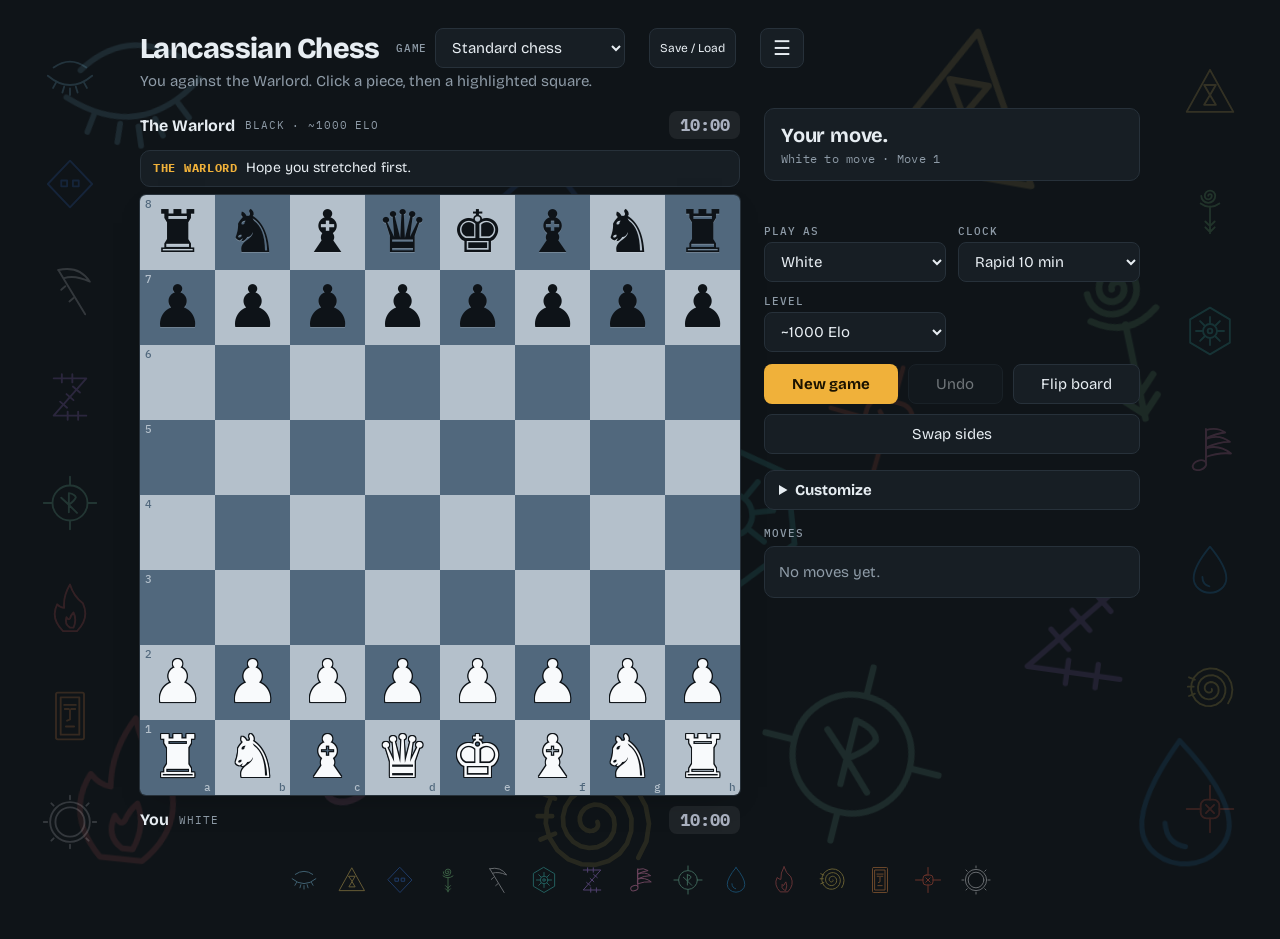
==== index.html @ cc6d8603 "Add files via upload" ====
<!DOCTYPE html>
<html lang="en" data-theme="dark">
<head>
<meta charset="utf-8">
<meta name="viewport" content="width=device-width, initial-scale=1">
<title>Lancassian Chess</title>
<link rel="manifest" href="manifest.json">
<meta name="theme-color" content="#0c0e14">
<link rel="icon" href="icon-192.png">
<link rel="preconnect" href="https://fonts.googleapis.com">
<link rel="preconnect" href="https://fonts.gstatic.com" crossorigin>
<link href="https://fonts.googleapis.com/css2?family=Bricolage+Grotesque:opsz,wght@12..96,400..800&family=Cinzel+Decorative:wght@400;700;900&family=IBM+Plex+Mono:wght@400;500&display=swap" rel="stylesheet">
<style>
  /* Layout: the board takes the left column with a player strip above and below it; moves and controls sit in a side panel that stacks under the board on phones. */
  :root {
    --bg: #eef1f4;
    --surface: #ffffff;
    --fg: #17202a;
    --muted: #5a6672;
    --line: #d3dae1;
    --accent: #d98e04;
    --accent-fg: #1a1200;
    --sq-light: #dde4ea;
    --sq-dark: #6d89a3;
    --piece-w: #ffffff;
    --piece-b: #151b21;
    --piece-edge: #151b21;
    --last: rgba(217, 142, 4, 0.42);
    --sel: rgba(217, 142, 4, 0.7);
    --check: rgba(214, 59, 59, 0.8);
    --dot: rgba(21, 27, 33, 0.32);
    --scrim: rgba(15, 20, 24, 0.55);
    --font-ui: "Bricolage Grotesque", "Avenir Next", "Segoe UI", system-ui, sans-serif;
    --font-mono: "IBM Plex Mono", ui-monospace, "SF Mono", Menlo, Consolas, monospace;
    --font-glyph: "Noto Sans Symbols 2", "Segoe UI Symbol", "Apple Symbols", "DejaVu Sans", "Arial Unicode MS", sans-serif;
  }
  @media (prefers-color-scheme: dark) {
    :root:not([data-theme="light"]) {
      --bg: #0f1418; --surface: #171e24; --fg: #e7edf2; --muted: #8e9ba7; --line: #27313a;
      --accent: #f0b13a; --accent-fg: #1a1200;
      --sq-light: #b4c0cb; --sq-dark: #51687d;
      --piece-w: #f8fafc; --piece-b: #0e1318; --piece-edge: #0e1318;
      --last: rgba(240, 177, 58, 0.45); --sel: rgba(240, 177, 58, 0.72); --check: rgba(232, 80, 80, 0.85);
      --dot: rgba(14, 19, 24, 0.4); --scrim: rgba(0, 0, 0, 0.62);
      color-scheme: dark;
    }
  }
  :root[data-theme="dark"] {
    --bg: #0f1418; --surface: #171e24; --fg: #e7edf2; --muted: #8e9ba7; --line: #27313a;
    --accent: #f0b13a; --accent-fg: #1a1200;
    --sq-light: #b4c0cb; --sq-dark: #51687d;
    --piece-w: #f8fafc; --piece-b: #0e1318; --piece-edge: #0e1318;
    --last: rgba(240, 177, 58, 0.45); --sel: rgba(240, 177, 58, 0.72); --check: rgba(232, 80, 80, 0.85);
    --dot: rgba(14, 19, 24, 0.4); --scrim: rgba(0, 0, 0, 0.62);
    color-scheme: dark;
  }

  /* Font options */
  body.font-times {
    --font-ui: "Times New Roman", Times, Georgia, serif;
  }
  body.font-fantasy {
    --font-ui: "Cinzel Decorative", "Georgia", "Times New Roman", serif;
  }

  * { box-sizing: border-box; }
  [hidden] { display: none !important; }
  body {
    background: var(--bg);
    color: var(--fg);
    font-family: var(--font-ui);
    font-size: 15px;
    padding-inline: 16px;
    padding-block: 20px 36px;
  }
  .app { max-width: 1000px; margin-inline: auto; display: flex; flex-direction: column; gap: 18px; }
  header { display: flex; flex-wrap: wrap; align-items: baseline; gap: 4px 16px; }
  h1 { margin: 0; font-size: 1.8rem; font-weight: 800; letter-spacing: -0.02em; text-wrap: balance; }
  .sub { margin: 0; color: var(--muted); }

  .table { display: grid; grid-template-columns: minmax(0, 600px) minmax(260px, 1fr); gap: 24px; align-items: start; }
  @media (max-width: 860px) { .table { grid-template-columns: minmax(0, 1fr); } }

  .boardcol { display: flex; flex-direction: column; gap: 8px; min-width: 0; }
  .player { display: flex; align-items: center; gap: 10px; min-height: 34px; min-width: 0; }
  .player .name { font-weight: 700; font-size: 1rem; }
  .player .tag { font-family: var(--font-mono); font-size: 11px; letter-spacing: 0.08em; text-transform: uppercase; color: var(--muted); }
  .player .took { flex: 1; min-width: 0; overflow: hidden; white-space: nowrap; font-size: 19px; line-height: 1; letter-spacing: -0.12em; }
  .player .adv { font-family: var(--font-mono); font-size: 13px; color: var(--muted); font-variant-numeric: tabular-nums; }

  .boardwrap { position: relative; container-type: inline-size; width: 100%; }
  .board {
    display: grid; grid-template-columns: repeat(8, minmax(0, 1fr)); aspect-ratio: 1; width: 100%;
    border-radius: 6px; overflow: hidden; box-shadow: 0 0 0 1px var(--line), 0 10px 30px -18px rgba(0, 0, 0, 0.5);
  }
  .sq {
    position: relative; display: grid; place-items: center; min-width: 0; margin: 0; padding: 0; border: 0;
    background: var(--sq-light); color: inherit; font: inherit; cursor: pointer; aspect-ratio: 1 / 1;
    -webkit-tap-highlight-color: transparent;
  }
  .sq.dark { background: var(--sq-dark); }
  .sq.last::after, .sq.sel::after, .sq.chk::after { content: ""; position: absolute; inset: 0; }
  .sq.last::after { background: var(--last); }
  .sq.sel::after { background: var(--sel); }
  .sq.chk::after { background: radial-gradient(circle at center, var(--check) 0%, transparent 72%); }
  .sq.t::before { content: ""; position: absolute; width: 30%; aspect-ratio: 1; border-radius: 50%; background: var(--dot); z-index: 2; }
  .sq.t.cap::before { width: 94%; background: transparent; border: 1.1cqw solid var(--dot); }
  .sq:focus-visible { outline: 3px solid var(--accent); outline-offset: -3px; z-index: 3; }
  .sq.human:hover { filter: brightness(1.06); }

  .piece { position: relative; z-index: 1; font-family: var(--font-glyph); font-size: 8vw; font-size: 9.8cqw; line-height: 1; pointer-events: none; user-select: none; }
  .piece.w {
    color: var(--piece-w);
    text-shadow: 1px 0 var(--piece-edge), -1px 0 var(--piece-edge), 0 1px var(--piece-edge), 0 -1px var(--piece-edge),
                 1px 1px var(--piece-edge), -1px -1px var(--piece-edge), 1px -1px var(--piece-edge), -1px 1px var(--piece-edge);
  }
  .piece.b { color: var(--piece-b); text-shadow: 0 1px 0 rgba(255, 255, 255, 0.2); }
  .coord { position: absolute; z-index: 1; font-family: var(--font-mono); font-size: 10px; font-size: max(9px, 1.9cqw); font-weight: 500; line-height: 1; pointer-events: none; }
  .coord.rk { top: 4%; left: 6%; }
  .coord.fl { bottom: 4%; right: 6%; }
  .sq.light .coord { color: var(--sq-dark); }
  .sq.dark .coord { color: var(--sq-light); }

  .promo { position: absolute; inset: 0; display: grid; place-items: center; background: var(--scrim); border-radius: 6px; z-index: 5; }
  .promo-box { background: var(--surface); border: 1px solid var(--line); border-radius: 10px; padding: 14px 16px 16px; display: flex; flex-direction: column; gap: 10px; }
  .promo-opts { display: flex; gap: 8px; }
  .promo-opts button {
    font-family: var(--font-glyph); font-size: 40px; line-height: 1; width: 64px; height: 64px; border-radius: 8px; cursor: pointer;
    background: var(--sq-light); border: 2px solid transparent; display: grid; place-items: center; padding: 0;
  }
  .promo-opts button:hover, .promo-opts button:focus-visible { border-color: var(--accent); outline: none; }

  .panel { display: flex; flex-direction: column; gap: 16px; min-width: 0; }
  .status { background: var(--surface); border: 1px solid var(--line); border-radius: 10px; padding: 14px 16px; display: flex; flex-direction: column; gap: 4px; }
  .status.over { border-color: var(--accent); }
  .status strong { font-size: 1.25rem; font-weight: 700; letter-spacing: -0.01em; }
  .status small { font-family: var(--font-mono); font-size: 12px; letter-spacing: 0.02em; color: var(--muted); }
  .status.thinking strong::after { content: ""; display: inline-block; width: 0.5em; height: 0.5em; margin-left: 0.5em; border-radius: 50%; background: var(--accent); animation: pulse 1s ease-in-out infinite; }
  @keyframes pulse { 0%, 100% { opacity: 0.25; } 50% { opacity: 1; } }
  @media (prefers-reduced-motion: reduce) { .status.thinking strong::after { animation: none; } }

  .label { margin: 0 0 6px; font-family: var(--font-mono); font-size: 11px; font-weight: 500; letter-spacing: 0.08em; text-transform: uppercase; color: var(--muted); }
  .controls { display: grid; grid-template-columns: 1fr 1fr; gap: 12px; }
  .field { display: flex; flex-direction: column; min-width: 0; }
  .field .label { margin-bottom: 4px; }
  select, .btn {
    font: inherit; color: var(--fg); background: var(--surface); border: 1px solid var(--line); border-radius: 8px;
    padding: 9px 12px; min-height: 40px; cursor: pointer; min-width: 0;
  }
  select:focus-visible, .btn:focus-visible { outline: 3px solid var(--accent); outline-offset: 2px; }
  .btn:hover { border-color: var(--muted); }
  .btn:disabled { opacity: 0.45; cursor: not-allowed; }
  .btn.primary { background: var(--accent); color: var(--accent-fg); border-color: transparent; font-weight: 700; }
  .btn.primary:hover { filter: brightness(1.06); }
  .btnrow { grid-column: 1 / -1; display: flex; flex-wrap: wrap; gap: 10px; }
  .btnrow .btn { flex: 1 1 auto; }

  .moves { background: var(--surface); border: 1px solid var(--line); border-radius: 10px; max-height: min(340px, 50vh); overflow: auto; padding-block: 6px; }
  .moves ol { list-style: none; margin: 0; padding: 0; }
  .moves li { display: grid; grid-template-columns: 2.6em minmax(0, 1fr) minmax(0, 1fr); gap: 8px; padding: 4px 14px; font-family: var(--font-mono); font-size: 14px; font-variant-numeric: tabular-nums; }
  .moves li:nth-child(even) { background: color-mix(in srgb, var(--fg) 4%, transparent); }
  .moves .n { color: var(--muted); }
  .moves .cur { background: var(--last); border-radius: 4px; padding-inline: 4px; margin-inline: -4px; }
  .moves .empty { padding: 10px 14px; color: var(--muted); }

  /* Peasants & Goblins */
  .sprite { position: absolute; width: 0; height: 0; overflow: hidden; }
  .ico .f { fill: var(--pf); stroke: var(--pe); stroke-width: 1.05; stroke-linejoin: round; }
  .ico .d { fill: none; stroke: var(--pd); stroke-width: 1.05; stroke-linecap: round; stroke-linejoin: round; }
  .ico .a { fill: var(--pd); stroke: none; }
  .pc-imp { --pf: #cf3a33; --pe: #2a0a09; --pd: #2a0a09; }
  .pc-white { --pf: #f8fafc; --pe: #151b21; --pd: #151b21; }
  .pc-black { --pf: #1d242b; --pe: #05080b; --pd: #d9e1e8; }
  .piece.has-ico { width: 88%; height: 88%; font-size: 0; display: block; }
  .piece.has-ico .ico, .mini .ico { width: 100%; height: 100%; display: block; overflow: visible; }
  .piece[data-ready="1"]::after {
    content: ""; position: absolute; top: 4%; right: 4%; width: 17%; aspect-ratio: 1; transform: rotate(45deg);
    background: var(--accent); border: 1px solid var(--piece-edge);
  }
  .sq.stun .piece { opacity: 0.5; filter: grayscale(0.7); }
  .sq.stun::before { content: "zz"; position: absolute; top: 3%; left: 8%; z-index: 3; font: 600 max(10px, 2.4cqw) var(--font-mono); color: var(--fg); }
  .sq.hole { background: radial-gradient(circle at 50% 50%, #04060a 0%, #0b1015 55%, #1a222a 100%); cursor: default; }
  .sq.hole .coord { display: none; }
  .sq.blast { box-shadow: inset 0 0 0 max(3px, 0.6cqw) var(--check); }
  .sq .gv { position: absolute; bottom: 3%; left: 6%; z-index: 1; font: 500 max(10px, 2.2cqw) var(--font-mono); color: var(--muted); pointer-events: none; }
  .sq.dark .gv { color: var(--sq-light); }
  .swatch { display: inline-block; width: 11px; height: 11px; border-radius: 50%; border: 1.5px solid var(--fg); background: var(--pf); }
  .mini { display: inline-block; width: 22px; height: 22px; margin-right: -7px; vertical-align: middle; }
  .player .took { letter-spacing: 0; display: flex; align-items: center; padding-right: 7px; }
  .note { min-height: 1.3em; color: var(--muted); font-size: 13px; margin-top: -6px; }
  .actions { display: flex; flex-wrap: wrap; gap: 8px; }
  .actions:empty { display: none; }
  .actions .btn { flex: 1 1 auto; }
  .promo-box { max-width: min(92%, 380px); }
  .ov-title { margin: 0; font-size: 1.05rem; font-weight: 700; }
  .ov-text { margin: 0; color: var(--muted); font-size: 14px; }
  .ov-text.warn { color: var(--fg); font-weight: 600; }
  .ov-opts { display: flex; flex-direction: column; gap: 8px; }
  .ov-opts.row { flex-direction: row; flex-wrap: wrap; }
  .optbtn { display: flex; align-items: center; gap: 10px; text-align: left; font: inherit; color: var(--fg); background: var(--bg); border: 2px solid transparent; border-radius: 8px; padding: 8px 12px; cursor: pointer; min-height: 44px; }
  .optbtn:hover, .optbtn:focus-visible { border-color: var(--accent); outline: none; }
  .optbtn .mini { margin: 0; width: 34px; height: 34px; flex: none; }
  .optbtn small { color: var(--muted); font-family: var(--font-mono); font-size: 12px; margin-left: auto; }
  .dice { display: flex; flex-direction: column; gap: 12px; }
  .dicerow { display: grid; grid-template-columns: auto 1fr; gap: 6px 14px; align-items: center; }
  .die { display: grid; place-items: center; width: 62px; height: 62px; background: var(--accent); color: var(--accent-fg); font: 700 24px var(--font-mono); clip-path: polygon(50% 0, 93% 25%, 93% 75%, 50% 100%, 7% 75%, 7% 25%); }
  .dicelabel { display: flex; flex-direction: column; gap: 2px; min-width: 0; }
  .dicelabel strong { font-size: 15px; }
  .dicelabel span { font-family: var(--font-mono); font-size: 12px; color: var(--muted); min-height: 1.2em; }
  .moves li span { overflow-wrap: anywhere; }
  details.guide { background: var(--surface); border: 1px solid var(--line); border-radius: 10px; padding: 10px 14px; }
  details.guide summary { cursor: pointer; font-family: var(--font-mono); font-size: 11px; font-weight: 500; letter-spacing: 0.08em; text-transform: uppercase; color: var(--muted); }
  .grow { display: grid; grid-template-columns: auto 1fr; gap: 4px 12px; align-items: center; padding-block: 10px; border-top: 1px solid var(--line); margin-top: 10px; }
  .grow .pair { display: flex; }
  .grow .pair .mini { width: 34px; height: 34px; margin-right: 2px; }
  .grow b { font-size: 14px; }
  .grow p { grid-column: 1 / -1; margin: 0; font-size: 13px; color: var(--muted); }
.piece.glyph, .mini.glyph { font-family: var(--font-glyph); color: var(--pf); line-height: 1;
  text-shadow: 1px 0 var(--pe), -1px 0 var(--pe), 0 1px var(--pe), 0 -1px var(--pe), 1px 1px var(--pe), -1px -1px var(--pe), 1px -1px var(--pe), -1px 1px var(--pe); }
.pc-black.glyph { text-shadow: 0 0 2px rgba(255,255,255,.35), 0 0 1px rgba(255,255,255,.4); }
.optbtn .mini.glyph { font-size: 30px; line-height: 34px; }
.grow .pair .mini.glyph { font-size: 22px; }
.fxlayer { position: absolute; inset: 0; pointer-events: none; overflow: hidden; z-index: 6; }
.fx { position: absolute; display: flex; align-items: center; justify-content: center; }
.fx-spark { color: #f5c542; font-size: 8cqw; text-shadow: 0 0 6px #fff; }
.fx-arrow { color: #f5c542; filter: drop-shadow(0 0 2px rgba(0,0,0,.6)); }
.fx-arrow svg { width: 80%; height: 40%; }
.fx-ring { border: 3px solid #c9a227; border-radius: 50%; box-sizing: border-box; }
.fx-glow { background: radial-gradient(circle, rgba(80,220,120,.8), transparent 70%); }
.fx-boom { background: radial-gradient(circle, #fff7b0 0%, #ff9a2e 40%, rgba(220,50,20,.6) 70%, transparent 75%); border-radius: 30%; }
/* customization, commentary, hints */
.talk { position: relative; display: flex; gap: 8px; align-items: baseline; padding: 8px 12px; border-radius: 10px; background: var(--surface); border: 1px solid var(--line); font-size: 14px; line-height: 1.35; }
.talk strong { font-size: 12px; font-family: var(--font-mono); text-transform: uppercase; letter-spacing: .06em; color: var(--accent); flex: none; }
.talk.pop { animation: talkpop .35s ease-out; }
@keyframes talkpop { from { opacity: 0; transform: translateY(-4px); } to { opacity: 1; transform: none; } }
header { position: relative; }
.mute { margin-left: auto; padding: 4px 10px; font-size: 12px; }
.cust { border: 1px solid var(--line); border-radius: 10px; background: var(--surface); }
.cust > summary { cursor: pointer; padding: 10px 14px; font-weight: 700; }
.cust-body { display: grid; gap: 12px; padding: 4px 14px 14px; }
.swatches { display: grid; grid-template-columns: repeat(auto-fill, 38px); gap: 8px; margin-top: 6px; }
.bsw { width: 38px; height: 38px; border-radius: 8px; border: 2px solid var(--line); cursor: pointer; padding: 0; background-size: 50% 50%; }
.bsw[aria-pressed="true"] { border-color: var(--accent); box-shadow: 0 0 0 2px var(--accent); }
.chkgrid { display: grid; grid-template-columns: repeat(auto-fit, minmax(150px, 1fr)); gap: 8px 12px; }
.chk { display: flex; gap: 8px; align-items: center; cursor: pointer; }
.cust input[type=range] { width: 100%; accent-color: var(--accent); }
body.no-coords .coord { display: none; }
body.no-hints .sq.t::before { display: none; }
body.no-last .sq.last::after { display: none; }
.sq.zap { box-shadow: inset 0 0 0 .7cqw #f5c542; }
.sq.snipe { box-shadow: inset 0 0 0 .7cqw #e5484d; }
/* Sigils: quiet at rest, individually coloured and gently luminous on hover. */
.sigils { position: fixed; inset: 0; pointer-events: none; z-index: 0; display: none; color: var(--fg); opacity: 1; }
.sg-col { position: absolute; top: 0; bottom: 0; width: 80px; display: flex; flex-direction: column; justify-content: space-evenly; align-items: center; }
.sg-col:first-child { left: max(12px, calc((100vw - 1000px) / 4 - 40px)); }
.sg-col:last-child { right: max(12px, calc((100vw - 1000px) / 4 - 40px)); }
@media (min-width: 1180px) { .sigils { display: block; } }
.sigil-row { display: flex; flex-wrap: wrap; justify-content: center; gap: 14px 18px; margin: 28px auto 0; max-width: 1000px; color: var(--fg); opacity: 1; pointer-events: none; }
.app, body > .table { position: relative; z-index: 1; }
.sigil-field { position: fixed; inset: 0; pointer-events: none; z-index: 0; color: var(--fg); opacity: 1; overflow: hidden; }
.sigil-field span { position: absolute; display: block; pointer-events: auto; cursor: pointer; opacity: .105; transition: opacity .28s ease, filter .28s ease; }
.sigil-field span:hover { opacity: .72; filter: drop-shadow(0 0 5px var(--sigil-color)) drop-shadow(0 0 15px var(--sigil-color)); animation: sigil-breathe 2.8s ease-in-out infinite; }
.sigil-field svg, .sigils svg, .sigil-row svg { color: var(--sigil-color, var(--fg)); transition: color .28s ease, filter .28s ease; }
.sigils svg { pointer-events: auto; cursor: pointer; opacity: .16; }
.sigils svg:hover, .sigil-row svg:hover { opacity: .95; filter: drop-shadow(0 0 3px var(--sigil-color)) drop-shadow(0 0 9px var(--sigil-color)); animation: sigil-breathe 2.8s ease-in-out infinite; }
.sigil-row svg { pointer-events: auto; cursor: pointer; opacity: .38; }
@keyframes sigil-breathe { 0%, 100% { filter: drop-shadow(0 0 3px var(--sigil-color)) drop-shadow(0 0 8px var(--sigil-color)); } 50% { filter: drop-shadow(0 0 6px var(--sigil-color)) drop-shadow(0 0 16px var(--sigil-color)); } }
@media (prefers-reduced-motion: reduce) { .sigil-field span, .sigil-field svg, .sigils svg, .sigil-row svg { transition: none; animation: none !important; } }
/* Sigil visibility is controlled from Customize. */
body.hide-bg-sigils .sigil-field { display: none !important; }
body.hide-still-sigils .sigils,
body.hide-still-sigils .sigil-row { display: none !important; }

/* The large background sigils drift like slow, invisible-hitbox pinballs. */
.sigil-field span { will-change: left, top; }
@media (prefers-reduced-motion: reduce) { .sigil-field span { will-change: auto; } }

/* Main field order: eye, triangle, square, rose, scythe, hexagon, Z, note, rune R, tear, flame, spiral, tablet, X crosshair, eclipse. */
.sigil-field span:nth-child(1) { --sigil-color: #8fdcff; }
.sigil-field span:nth-child(2) { --sigil-color: #f2cf65; }
.sigil-field span:nth-child(3) { --sigil-color: #397be8; }
.sigil-field span:nth-child(4) { --sigil-color: #80d68a; }
.sigil-field span:nth-child(5) { --sigil-color: #f2f4f7; }
.sigil-field span:nth-child(6) { --sigil-color: #43d7ce; }
.sigil-field span:nth-child(7) { --sigil-color: #bf8cff; }
.sigil-field span:nth-child(8) { --sigil-color: #ff91c9; }
.sigil-field span:nth-child(9) { --sigil-color: #8ae8c1; }
.sigil-field span:nth-child(10) { --sigil-color: #289fe8; }
.sigil-field span:nth-child(11) { --sigil-color: #f26767; }
.sigil-field span:nth-child(12) { --sigil-color: #f2d65c; }
.sigil-field span:nth-child(13) { --sigil-color: #ff9b4a; }
.sigil-field span:nth-child(14) { --sigil-color: #ff6548; }
.sigil-field span:nth-child(15) { --sigil-color: #f5f7fa; }
.sigil-field span:nth-child(15) svg circle:nth-of-type(2) { fill: var(--bg); }
/* Side margin icons are arranged by column for a balanced frame around the board. */
.sg-col:first-child svg:nth-child(1) { --sigil-color: #8fdcff; }
.sg-col:first-child svg:nth-child(2) { --sigil-color: #397be8; }
.sg-col:first-child svg:nth-child(3) { --sigil-color: #f2f4f7; }
.sg-col:first-child svg:nth-child(4) { --sigil-color: #bf8cff; }
.sg-col:first-child svg:nth-child(5) { --sigil-color: #8ae8c1; }
.sg-col:first-child svg:nth-child(6) { --sigil-color: #f26767; }
.sg-col:first-child svg:nth-child(7) { --sigil-color: #ff9b4a; }
.sg-col:first-child svg:nth-child(8) { --sigil-color: #f5f7fa; }
.sg-col:last-child svg:nth-child(1) { --sigil-color: #f2cf65; }
.sg-col:last-child svg:nth-child(2) { --sigil-color: #80d68a; }
.sg-col:last-child svg:nth-child(3) { --sigil-color: #43d7ce; }
.sg-col:last-child svg:nth-child(4) { --sigil-color: #ff91c9; }
.sg-col:last-child svg:nth-child(5) { --sigil-color: #289fe8; }
.sg-col:last-child svg:nth-child(6) { --sigil-color: #f2d65c; }
.sg-col:last-child svg:nth-child(7) { --sigil-color: #ff6548; }
.sg-col:first-child svg:nth-child(8) circle:nth-of-type(2) { fill: var(--bg); }
/* Bottom row follows the complete 15-symbol key in order. */
.sigil-row svg:nth-child(1) { --sigil-color: #8fdcff; }
.sigil-row svg:nth-child(2) { --sigil-color: #f2cf65; }
.sigil-row svg:nth-child(3) { --sigil-color: #397be8; }
.sigil-row svg:nth-child(4) { --sigil-color: #80d68a; }
.sigil-row svg:nth-child(5) { --sigil-color: #f2f4f7; }
.sigil-row svg:nth-child(6) { --sigil-color: #43d7ce; }
.sigil-row svg:nth-child(7) { --sigil-color: #bf8cff; }
.sigil-row svg:nth-child(8) { --sigil-color: #ff91c9; }
.sigil-row svg:nth-child(9) { --sigil-color: #8ae8c1; }
.sigil-row svg:nth-child(10) { --sigil-color: #289fe8; }
.sigil-row svg:nth-child(11) { --sigil-color: #f26767; }
.sigil-row svg:nth-child(12) { --sigil-color: #f2d65c; }
.sigil-row svg:nth-child(13) { --sigil-color: #ff9b4a; }
.sigil-row svg:nth-child(14) { --sigil-color: #ff6548; }
.sigil-row svg:nth-child(15) { --sigil-color: #f5f7fa; }
.sigil-row svg:nth-child(15) circle:nth-of-type(2) { fill: var(--bg); }


.ico .s { fill: none; stroke: var(--pf); stroke-linecap: round; }
.ico .e { fill: none; stroke: var(--pe); stroke-linecap: round; }
.ico .ah { fill: var(--pd); stroke: var(--pf); stroke-width: .9; stroke-linejoin: round; }

@keyframes sg-ping { 0% { filter: drop-shadow(0 0 2px var(--sigil-color)) drop-shadow(0 0 6px var(--sigil-color)); } 40% { filter: drop-shadow(0 0 9px var(--sigil-color)) drop-shadow(0 0 26px var(--sigil-color)); } 100% { filter: drop-shadow(0 0 5px var(--sigil-color)) drop-shadow(0 0 15px var(--sigil-color)); } }
.sg-ping { animation: sg-ping .6s ease-out; }

.ico .gk-o { fill: none; stroke: var(--pe); stroke-width: 3.6; stroke-linecap: round; stroke-linejoin: round; color: var(--pe); }
.ico .gk-i { fill: none; stroke: var(--pf); stroke-width: 1.7; stroke-linecap: round; stroke-linejoin: round; color: var(--pf); }

header { align-items: center; }
.sub { order: 5; flex: 1 0 100%; }
.mute { margin-left: auto; }
.hdr-game { flex-direction: row; align-items: center; gap: 8px; }
.hdr-game .label { margin: 0; }
.hdr-game select { min-width: 190px; }
.rules { grid-column: 1 / -1; border: 1px solid var(--line); border-radius: 10px; background: var(--surface); }
.rules > summary { cursor: pointer; padding: 8px 12px; font-weight: 600; font-size: 14px; }
.rules-grid { display: grid; grid-template-columns: 1fr 1fr; gap: 12px; padding: 4px 12px 12px; }
.cust-sec { display: grid; gap: 10px; padding-top: 10px; border-top: 1px solid var(--line); }
.cust-body > .cust-sec:first-child { border-top: 0; padding-top: 0; }
.cust-h { margin: 0; font-size: 11px; font-weight: 500; letter-spacing: .08em; text-transform: uppercase; color: var(--muted); font-family: var(--font-mono); }
</style>
<style>
#openBar{display:flex;align-items:center;flex-wrap:wrap;gap:8px;margin:8px 0;padding:8px 12px;border-radius:12px;border:1px solid rgba(255,211,77,.35);background:rgba(255,211,77,.07);font-size:.9rem}
#openBar[hidden]{display:none}
#openBar .ob-k{font:600 .68rem 'IBM Plex Mono',monospace;letter-spacing:.08em;text-transform:uppercase;color:#e0b94a}
#openBar .ob-n{font-weight:700;color:#fff3c9}#openBar .ob-n.dim{font-weight:500;color:#8a8f9c}
#openBar .ob-t{font:.68rem 'IBM Plex Mono',monospace;color:#9be0a8;border:1px solid #3e7a4a;border-radius:99px;padding:1px 7px}
#openBar .ob-b{margin-left:auto;font:600 .72rem 'IBM Plex Mono',monospace;color:#ffe9a8;background:transparent;border:1px solid rgba(255,211,77,.45);border-radius:99px;padding:3px 10px;cursor:pointer}
#openBar .ob-b+.ob-b{margin-left:0}
#openBar input{flex:1;min-width:140px;background:rgba(0,0,0,.35);border:1px solid rgba(255,211,77,.5);border-radius:8px;color:#fff;padding:5px 8px;font:inherit}
#openBar.flash{animation:obFlash 1.4s ease-out}
@keyframes obFlash{0%{box-shadow:0 0 0 0 rgba(255,211,77,.9);background:rgba(255,211,77,.35)}100%{box-shadow:0 0 0 14px rgba(255,211,77,0)}}
</style>
<style>
.openbtn{margin-left:auto;padding:4px 10px;font-size:12px}.mute{margin-left:8px!important}
#catalogue{position:fixed;inset:0;z-index:80;background:rgba(5,6,10,.72);display:flex;align-items:center;justify-content:center;padding:16px}
#catalogue[hidden]{display:none}
#catalogue .cat-box{width:min(720px,100%);max-height:88vh;display:flex;flex-direction:column;gap:10px;background:#12151c;border:1px solid rgba(255,255,255,.14);border-radius:16px;padding:16px;box-shadow:0 20px 80px #000}
#catalogue .cat-head{display:flex;justify-content:space-between;align-items:center}#catalogue h2{margin:0;font-size:1.15rem}
#catalogue .cat-q{background:rgba(0,0,0,.35);border:1px solid rgba(255,255,255,.2);border-radius:10px;color:#fff;padding:9px 12px;font:inherit}
#catalogue .cat-tabs{display:flex;gap:8px}#catalogue .cat-tab.on{background:#ffd34d;color:#2a1a00}
#catalogue .cat-list{overflow:auto;padding-right:4px}#catalogue h3{margin:14px 0 6px;font:600 .72rem 'IBM Plex Mono',monospace;letter-spacing:.1em;text-transform:uppercase;color:#e0b94a}
#catalogue .cat-row{display:flex;flex-wrap:wrap;gap:4px 12px;align-items:baseline;padding:7px 0;border-bottom:1px solid rgba(255,255,255,.07)}
#catalogue .cat-row code{font:12px 'IBM Plex Mono',monospace;color:#9aa3b5}#catalogue .cat-del{margin-left:auto;padding:2px 8px;font-size:11px}
</style>
<style>
#netDlg{position:fixed;inset:0;z-index:85;background:rgba(5,6,10,.72);display:flex;align-items:center;justify-content:center;padding:16px}
#netDlg[hidden]{display:none}
#netDlg .nd-box{width:min(460px,100%);display:flex;flex-direction:column;gap:12px;background:#12151c;border:1px solid rgba(255,255,255,.14);border-radius:16px;padding:18px;box-shadow:0 20px 80px #000}
#netDlg h2{margin:0;font-size:1.15rem}#netDlg .cat-head{display:flex;justify-content:space-between;align-items:center}
#netDlg .nd-p{margin:0;color:#a9b0bf;font-size:.9rem;line-height:1.4}
#netDlg .nd-row{display:flex;gap:8px}#netDlg input{flex:1;background:rgba(0,0,0,.35);border:1px solid rgba(255,255,255,.2);border-radius:10px;color:#fff;padding:9px 12px;font:600 1rem 'IBM Plex Mono',monospace;text-transform:uppercase}
#netDlg .nd-hostinfo{display:flex;align-items:center;gap:12px;flex-wrap:wrap}#netDlg .nd-code-big{font:700 2rem 'IBM Plex Mono',monospace;letter-spacing:.2em;color:#ffd34d}
#netDlg .nd-status{min-height:1.2em;color:#9be0a8;font-size:.9rem}
#netBar{display:flex;align-items:center;gap:8px;margin:8px 0;padding:6px 12px;border-radius:12px;border:1px solid rgba(110,224,140,.35);background:rgba(110,224,140,.07);font-size:.85rem}
#netBar[hidden]{display:none}#netBar .nb-dot{color:#6ee08c}#netBar .ob-b{font:600 .72rem 'IBM Plex Mono',monospace;color:#ffe9a8;background:transparent;border:1px solid rgba(255,211,77,.45);border-radius:99px;padding:3px 10px;cursor:pointer}#netBar .ob-b:first-of-type{margin-left:auto}
</style>
<style>
.clk{margin-left:auto;font:700 1.05rem 'IBM Plex Mono',monospace;padding:3px 10px;border-radius:8px;background:rgba(255,255,255,.07);color:#aab1c0;min-width:4.2em;text-align:center;font-variant-numeric:tabular-nums}
.clk.active{background:#e9edf5;color:#12151c}.clk.low{color:#ff7a7a}.clk.active.low{background:#ff5a5a;color:#fff}
.clk.active.low{animation:clkp 1s ease-in-out infinite}@keyframes clkp{50%{opacity:.7}}
.player .adv{margin-left:6px}
</style>
<style>
.ovl{position:fixed;inset:0;z-index:85;background:rgba(5,6,10,.72);display:flex;align-items:center;justify-content:center;padding:16px}.ovl[hidden]{display:none}
#saveDlg .nd-box{width:min(480px,100%);display:flex;flex-direction:column;gap:12px;background:#12151c;border:1px solid rgba(255,255,255,.14);border-radius:16px;padding:18px;box-shadow:0 20px 80px #000}
#saveDlg h2{margin:0;font-size:1.15rem}#saveDlg .cat-head{display:flex;justify-content:space-between;align-items:center}#saveDlg .nd-p{margin:0;color:#a9b0bf;font-size:.9rem;line-height:1.4}
#saveDlg .nd-row{display:flex;gap:8px}#saveDlg .nd-status{min-height:1.2em;color:#9be0a8;font-size:.9rem}
#saveDlg textarea{background:rgba(0,0,0,.35);border:1px solid rgba(255,255,255,.2);border-radius:10px;color:#fff;padding:9px;font:12px 'IBM Plex Mono',monospace;resize:vertical}
#revBar,#netPrompt{display:flex;align-items:center;gap:8px;margin:8px 0;padding:6px 12px;border-radius:12px;border:1px solid rgba(255,255,255,.18);background:rgba(255,255,255,.05);font-size:.85rem}
#revBar[hidden],#netPrompt[hidden],#chatBox[hidden],#evBox[hidden]{display:none}
#revBar .ob-b,#netPrompt .ob-b,#chatBox .ob-b,#netBar .ob-b{margin-left:0;font:600 .72rem 'IBM Plex Mono',monospace;color:#ffe9a8;background:transparent;border:1px solid rgba(255,211,77,.45);border-radius:99px;padding:3px 10px;cursor:pointer}
#revBar .rv-n{margin-left:auto;color:#a9b0bf}#netPrompt{border-color:rgba(255,211,77,.5);background:rgba(255,211,77,.08)}#netPrompt span{margin-right:auto}
#netBar .ob-b:disabled{opacity:.4;cursor:default}
#chatBox{margin:8px 0;display:flex;flex-direction:column;gap:6px}#chatBox .cb-log{max-height:96px;overflow:auto;font-size:.82rem;color:#c9cfdb}#chatBox .cb-line.me{color:#ffe9a8}
#chatBox .cb-row{display:flex;gap:6px}#chatBox input{flex:1;min-width:0;background:rgba(0,0,0,.35);border:1px solid rgba(255,255,255,.2);border-radius:8px;color:#fff;padding:5px 8px;font:inherit}#chatBox .cb-emo{display:flex;flex-wrap:wrap;gap:6px}
#evBox{margin:8px 0;font-size:.85rem}#evBox summary{cursor:pointer;color:#a9b0bf}#evBox .ev-list{max-height:140px;overflow:auto;margin-top:6px}#evBox .ev{padding:3px 0;border-bottom:1px solid rgba(255,255,255,.06);color:#c9cfdb}
</style>
<style>
@media (max-width:640px){header .btn,.openbtn,.mute{padding:4px 9px!important;font-size:11.5px!important;margin-left:0!important}
#revBar,#netBar,#openBar{flex-wrap:wrap}.clk{font-size:.95rem}.nd-code-big{font-size:1.6rem!important}}
</style>
<style>
.army{display:flex;flex-direction:column;gap:6px}.army-h{font:600 .7rem 'IBM Plex Mono',monospace;letter-spacing:.08em;text-transform:uppercase;color:#e0b94a;margin-top:6px}
.army-row{display:flex;align-items:center;gap:3px}.army-l{width:62px;font-size:.72rem;color:#8a8f9c}
.army-sq{width:30px;padding:2px 0;font:600 .8rem 'IBM Plex Mono',monospace;text-align:center;background:rgba(0,0,0,.3);border:1px solid rgba(255,255,255,.15);border-radius:6px;color:#fff;-webkit-appearance:none;appearance:none}
.army-sq:disabled{opacity:.6;color:#ffd34d}
</style>
<style>
#pzBar{display:flex;align-items:center;gap:8px;margin:8px 0;padding:8px 12px;border-radius:12px;border:1px solid rgba(120,180,255,.4);background:rgba(120,180,255,.08);font-size:.9rem}
#pzBar[hidden]{display:none}#pzBar .ob-k{font:600 .68rem 'IBM Plex Mono',monospace;letter-spacing:.08em;text-transform:uppercase;color:#8fc4ff}#pzBar .ob-n{color:#e6f1ff}
#pzBar .ob-b{margin-left:0;font:600 .72rem 'IBM Plex Mono',monospace;color:#cfe6ff;background:transparent;border:1px solid rgba(120,180,255,.5);border-radius:99px;padding:3px 10px;cursor:pointer}#pzBar .ob-b:first-of-type{margin-left:auto}
#pzDlg .pz-box{width:min(560px,100%);max-height:88vh;overflow:hidden;display:flex;flex-direction:column;gap:12px;background:#12151c;border:1px solid rgba(255,255,255,.14);border-radius:16px;padding:18px;box-shadow:0 20px 80px #000}
#bdDlg .bd-box{width:min(520px,100%);max-height:92vh;overflow:auto;display:flex;flex-direction:column;gap:12px;background:#12151c;border:1px solid rgba(255,255,255,.14);border-radius:16px;padding:18px}
.menu-wrap{position:relative;margin-left:8px}.menubtn{font-size:20px;line-height:1;padding:4px 12px}
.menu-pop{position:absolute;right:0;top:calc(100% + 6px);z-index:70;min-width:190px;display:flex;flex-direction:column;gap:4px;background:#12151c;border:1px solid rgba(255,255,255,.16);border-radius:12px;padding:8px;box-shadow:0 12px 32px rgba(0,0,0,.5)}
.menu-pop[hidden]{display:none}.menu-pop a.btn{text-decoration:none;display:block;box-sizing:border-box;border-top:1px solid rgba(255,255,255,.1)}@media (max-width:640px){.menu-pop{position:fixed;left:12px;right:12px;top:64px;min-width:0}.menu-wrap{margin-left:0}}.menu-pop .btn{margin:0!important;width:100%;text-align:left;padding:9px 12px!important;font-size:13px!important}
#bdDlg .bd-box>*{flex:none}#bdDlg h2{margin:0;font-size:1.15rem}#bdDlg .cat-head{display:flex;justify-content:space-between;align-items:center}#bdDlg .nd-p{margin:0;color:#a9b0bf;font-size:.9rem;line-height:1.4}
#bdDlg .nd-row{display:flex;gap:8px;flex-wrap:wrap;align-items:center}#bdDlg .nd-status{min-height:1.2em;font-size:.9rem}
#bdDlg .bd-pal{display:flex;flex-direction:column;gap:6px}#bdDlg .bd-prow{display:flex;gap:6px;flex-wrap:wrap}
#bdDlg .bd-tool{min-width:44px;height:44px;border-radius:10px;border:1px solid rgba(255,255,255,.2);background:#1b202b;font:30px/1 var(--font-glyph);cursor:pointer;padding:0 8px}
#bdDlg .bd-tool.txt{font:600 13px 'IBM Plex Mono',monospace;color:#e8ecf5}#bdDlg .bd-tool[aria-pressed=true]{outline:3px solid #ffd34d;background:#2a2f3d}
#bdDlg .pw{color:#fff;text-shadow:0 0 2px #000,0 0 3px #000}#bdDlg .pb{color:#0b0d12;text-shadow:0 0 2px rgba(255,255,255,.5)}
#bdDlg .bd-grid{display:grid;grid-template-columns:repeat(8,1fr);grid-template-rows:repeat(8,1fr);width:min(100%,420px);aspect-ratio:1;margin:0 auto;border:2px solid #2b3142;border-radius:6px;overflow:hidden;touch-action:none;user-select:none}
#bdDlg .bd-sq{border:0;padding:0;min-height:0;min-width:0;overflow:hidden;font:clamp(22px,7vw,38px)/1 var(--font-glyph);cursor:pointer}
#bdDlg .bd-sq.lt{background:#c9ceda}#bdDlg .bd-sq.dk{background:#6b7590}#bdDlg .bd-sq.wall{background:#1a1612;color:#8a6a3a}
#bdDlg .bd-list h3{margin:10px 0 4px;font:600 .72rem 'IBM Plex Mono',monospace;letter-spacing:.1em;text-transform:uppercase;color:#ffd34d}
#bdDlg .cat-row{display:flex;flex-wrap:wrap;gap:4px 8px;align-items:center;padding:7px 0;border-bottom:1px solid rgba(255,255,255,.07)}
#bdDlg .cat-q{flex:1;min-width:150px;background:rgba(0,0,0,.35);border:1px solid rgba(255,255,255,.2);border-radius:10px;color:#fff;padding:9px 12px;font:inherit}
#pzDlg h2{margin:0;font-size:1.15rem}#pzDlg .cat-head{display:flex;justify-content:space-between;align-items:center}#pzDlg .nd-p{margin:0;color:#a9b0bf;font-size:.9rem}
#pzDlg .nd-row{display:flex;gap:8px;flex-wrap:wrap}#pzDlg .nd-status{min-height:1.2em;color:#9be0a8;font-size:.9rem}
#pzDlg .pz-list{overflow:auto}#pzDlg .pz-sum{color:#ffd34d;font:600 .8rem 'IBM Plex Mono',monospace;margin-bottom:6px}
#pzDlg .cat-row{display:flex;flex-wrap:wrap;gap:4px 12px;align-items:baseline;padding:7px 0;border-bottom:1px solid rgba(255,255,255,.07)}#pzDlg .cat-row code{font:12px 'IBM Plex Mono',monospace;color:#9aa3b5}#pzDlg .cat-del{margin-left:auto;padding:2px 10px;font-size:11px}
</style>
</head>
<body>
<svg class="sprite" width="0" height="0" aria-hidden="true" focusable="false">
  <defs>
    <symbol id="imp-1" viewBox="0 0 48 48">
      <path class="f" d="M19.500 11.500L5.500 8l9.500 11z"/><path class="f" d="M28.500 11.500L42.500 8 33 19z"/><path class="d" d="M16 12.500L10.500 10.500M32 12.500L37.500 10.500" style="stroke-width:0.66"/><path class="f" d="M19 25q0 9-5.500 14.500h21Q29 34 29 25z"/><path class="d" d="M21.500 28q0 6-3 10" style="stroke-width:0.78"/><path class="f" d="M16 24q0-2.600 2.600-2.600h10.800Q32 21.400 32 24t-2.600 2.600H18.600Q16 26.600 16 24z"/><circle class="f" cx="24" cy="14.500" r="6.800"/><circle class="a" cx="21.400" cy="13.500" r="1.200"/><circle class="a" cx="26.600" cy="13.500" r="1.200"/><path class="d" d="M21 17.500q3 2 6 0" style="stroke-width:0.72"/><path class="f" d="M9.500 43.500q0-3.800 3.800-3.800h21.400q3.800 0 3.800 3.800z"/><path class="d" d="M14 41.800h20" style="stroke-width:0.66"/>
    </symbol>
    <symbol id="imp-2" viewBox="0 0 48 48">
      <path class="f" d="M14 40C14 32 18 29.500 21 25.500C18.500 25.500 16 27.500 13.500 29.500L10 27C10 21.500 15.500 15 20.500 12.500L21.500 7L26 11C34.500 12.500 39.500 19.500 38.500 40z"/><path class="d" d="M27 14q6 5 6 17M23.500 15q5 5 5 14" style="stroke-width:0.78"/><circle class="a" cx="19.800" cy="17.500" r="1.500"/><circle class="a" cx="11.700" cy="26.600" r="1"/><path class="f" d="M20 10.500C20 3.500 31 2 37 9C32 7.500 27.500 9.500 25.500 13.500z"/><path class="d" d="M24 8.500q5-3 10 .5" style="stroke-width:0.6"/><path class="f" d="M9.500 43.500q0-3.800 3.800-3.800h21.400q3.800 0 3.800 3.800z"/><path class="d" d="M14 41.800h20" style="stroke-width:0.66"/>
    </symbol>
    <symbol id="imp-3" viewBox="0 0 48 48">
      <path class="f" d="M19 35h10l1.500 5h-13z"/><g transform="translate(0 6) rotate(9 24 22)"><path class="f" d="M3.500 10L-1 12 3.500 14z"/><rect class="f" x="3" y="10" width="28" height="4" rx="1.200"/><path class="d" d="M9 10v4M16 10v4M23 10v4" style="stroke-width:0.78"/><path class="f" d="M5 15.500H29.500L31 13.500H37Q43 13.500 46 18L45.500 29Q44.500 31.500 42 30L33.500 21.500L29 20.500V19H5z"/><path class="d" d="M7 17.300H27" style="stroke-width:0.54"/><path class="a" d="M30 13l-1.500-5.500 4.500 3.500z"/><path class="d" d="M29.500 20.500Q31 25 34.500 23.500" style="stroke-width:0.78"/><path class="d" d="M41 18Q43 24 42.500 27" style="stroke-width:0.6"/></g><path class="f" d="M9.500 43.500q0-3.800 3.800-3.800h21.400q3.800 0 3.800 3.800z"/><path class="d" d="M14 41.800h20" style="stroke-width:0.66"/>
    </symbol>
    <symbol id="imp-4" viewBox="0 0 48 48">
      <g transform="rotate(32 24 24)"><rect class="f" x="21.800" y="10" width="4.400" height="26" rx="1.200"/><rect class="f" x="15" y="4" width="18" height="8" rx="1.800"/><path class="d" d="M18 6.500v3M30 6.500v3" style="stroke-width:0.6"/></g><g transform="rotate(-30 24 24)"><path class="f" d="M19.500 3L22.600 3 24 8.500 25.400 3 28.500 3Q32 8 29 13.500Q27.200 15.500 26.200 17V35H21.800V17Q20.800 15.500 19 13.500Q16 8 19.500 3z"/><circle class="a" cx="24" cy="31" r="1.300"/></g><path class="f" d="M15.500 39l2.500-5h12l2.500 5z"/><path class="f" d="M9.500 43.500q0-3.800 3.800-3.800h21.400q3.800 0 3.800 3.800z"/><path class="d" d="M14 41.800h20" style="stroke-width:0.66"/>
    </symbol>
    <symbol id="imp-5" viewBox="0 0 48 48">
      <path class="f" d="M14.5 40Q15.5 35 19.5 25H28.5Q32.5 35 33.5 40z"/><path class="d" d="M21 29q-1 5-2.500 9" style="stroke-width:0.72"/><path class="f" d="M17 26q0-2.600 2.600-2.600h8.800Q31 23.400 31 26t-2.600 2.600h-8.800Q17 28.600 17 26z"/><circle class="f" cx="24" cy="19.500" r="4.600"/><path class="f" d="M12.500 20.500Q24 25 35.500 20.500Q29 18.500 29 15L26.500 2.500Q22 4 23 8Q20 8 19 15Q19 18.500 12.500 20.500z"/><path class="d" d="M19.200 17.200Q24 19.200 28.800 17.200" style="stroke-width:0.84"/><path class="a" d="M24.500 9.500l.9 2 2 .9-2 .9-.9 2-.9-2-2-.9 2-.9z"/><path class="f" d="M9.500 43.500q0-3.800 3.800-3.800h21.400q3.800 0 3.800 3.800z"/><path class="d" d="M14 41.800h20" style="stroke-width:0.66"/>
    </symbol>
    <symbol id="imp-6" viewBox="0 0 48 48">
      <path class="f" d="M13.5 40Q14.5 35 19.5 25H28.5Q33.5 35 34.5 40z"/><path class="d" d="M21 29q-1 5-2.500 9" style="stroke-width:0.72"/><path class="f" d="M16 26q0-2.600 2.600-2.600h10.800Q32 23.400 32 26t-2.600 2.600H18.600Q16 28.600 16 26z"/><path class="f" d="M15 22L12.500 8.500L19 14.500L24 4L29 14.500L35.500 8.500L33 22z"/><path class="d" d="M15.500 18.500H32.500" style="stroke-width:0.78"/><circle class="a" cx="24" cy="12.500" r="1.800"/><circle class="a" cx="12.500" cy="8" r="1.500"/><circle class="a" cx="35.500" cy="8" r="1.500"/><circle class="a" cx="24" cy="3.800" r="1.500"/><path class="f" d="M9.500 43.500q0-3.800 3.800-3.800h21.400q3.800 0 3.800 3.800z"/><path class="d" d="M14 41.800h20" style="stroke-width:0.66"/>
    </symbol>
    <symbol id="bar-1" viewBox="0 0 48 48">
      <path class="f" d="M19 25q0 9-5.500 14.500h21Q29 34 29 25z"/><path class="d" d="M21.500 28q0 6-3 10" style="stroke-width:0.78"/><path class="f" d="M16 24q0-2.600 2.600-2.600h10.800Q32 21.400 32 24t-2.600 2.600H18.600Q16 26.600 16 24z"/><circle class="f" cx="24" cy="15" r="5.600"/><ellipse class="f" cx="24" cy="11.500" rx="13" ry="3.300"/><path class="f" d="M16.800 11q0-7.500 7.200-7.500t7.200 7.500z"/><path class="d" d="M17 8.500q7 2 14 0" style="stroke-width:0.84"/><path class="d" d="M11 11.800l-2 1.600M37 11.800l2 1.600M20 5.500l-.5 2M28 5.500l.5 2" style="stroke-width:0.66"/><path class="f" d="M9.500 43.500q0-3.800 3.800-3.800h21.400q3.800 0 3.800 3.800z"/><path class="d" d="M14 41.800h20" style="stroke-width:0.66"/>
    </symbol>
    <symbol id="bar-2" viewBox="0 0 48 48">
      <path class="f" d="M14 40C14 32 18 29.500 21 25.500C18.500 25.500 16 27.500 13.500 29.500L10 27C10 21.500 15.500 15 20.500 12.500L21.500 7L26 11C34.500 12.500 39.500 19.500 38.500 40z"/><path class="d" d="M27 14q6 5 6 17M23.500 15q5 5 5 14" style="stroke-width:0.78"/><circle class="a" cx="19.800" cy="17.500" r="1.500"/><circle class="a" cx="11.700" cy="26.600" r="1"/><path class="f" d="M17 11.500q-1.200-8.500 7-8.500 4 0 5.500 2.800 3.500.4 4.500 5.700z"/><ellipse class="f" cx="24.500" cy="11.800" rx="14.500" ry="3.200" transform="rotate(-9 24.500 11.800)"/><path class="d" d="M17.500 9.500q7 1.800 15 .3" style="stroke-width:0.78"/><path class="f" d="M9.500 43.500q0-3.800 3.800-3.800h21.400q3.800 0 3.800 3.800z"/><path class="d" d="M14 41.800h20" style="stroke-width:0.66"/>
    </symbol>
    <symbol id="bar-3" viewBox="0 0 48 48">
      <path class="f" d="M19 34h10l1.500 6h-13z"/><path class="e" d="M33 3.500Q6 19.500 33 35.500" style="stroke-width:4.44"/><path class="d" d="M33 3.500Q6 19.500 33 35.500" style="stroke-width:3.36"/><path class="s" d="M33 3.500Q6 19.500 33 35.500" style="stroke-width:1.68"/><path class="d" d="M33 3.500V35.500" style="stroke-width:0.66"/><path class="d" d="M33 19.500H9" style="stroke-width:1.08"/><path class="ah" d="M3.500 19.500L10.500 15.500V23.500z"/><path class="d" d="M30 19.500l3-3M30 19.500l3 3M27 19.500l3-3M27 19.500l3 3" style="stroke-width:0.6"/><rect class="a" x="13.500" y="16" width="3.800" height="7" rx="1"/><path class="f" d="M9.500 43.500q0-3.800 3.800-3.800h21.400q3.800 0 3.800 3.800z"/><path class="d" d="M14 41.800h20" style="stroke-width:0.66"/>
    </symbol>
    <symbol id="bar-4" viewBox="0 0 48 48">
      <rect class="f" x="22.500" y="19" width="3" height="19" rx="1"/><ellipse class="f" cx="12.500" cy="12" rx="2.800" ry="8" transform="rotate(-28 12.500 12)"/><ellipse class="f" cx="35.500" cy="12" rx="2.800" ry="8" transform="rotate(28 35.500 12)"/><path class="d" d="M13 7.500L11.500 15.500M35 7.500L36.500 15.500" style="stroke-width:0.6"/><path class="f" d="M24 3.500C31 3.500 33 9 31.500 13.500Q31 15 29.500 16V19.500H18.500V16Q17 15 16.500 13.500C15 9 17 3.500 24 3.500z"/><ellipse class="a" cx="20.500" cy="11" rx="2.300" ry="2.800"/><ellipse class="a" cx="27.500" cy="11" rx="2.300" ry="2.800"/><path class="a" d="M24 13.500L22.600 16.300h2.800z"/><path class="d" d="M21.500 19.500v-2.500M24 19.500v-2.500M26.500 19.500v-2.500" style="stroke-width:0.6"/><path class="f" d="M17.500 38l2.500-5h8l2.500 5z"/><path class="f" d="M9.500 43.500q0-3.800 3.800-3.800h21.400q3.800 0 3.800 3.800z"/><path class="d" d="M14 41.800h20" style="stroke-width:0.66"/>
    </symbol>
    <symbol id="bar-5" viewBox="0 0 48 48">
      <path class="f" d="M14.5 40Q15.5 36 19.5 26H28.5Q32.5 36 33.5 40z"/><path class="d" d="M21 30q-1 4.500-2.500 8" style="stroke-width:0.72"/><path class="f" d="M15.500 11L2.500 5.500l8.500 14z"/><path class="f" d="M32.500 11L45.500 5.500l-8.500 14z"/><path class="f" d="M14.500 14Q14.500 5 24 5T33.500 14V21Q33.500 28 24 28T14.500 21z"/><path class="d" d="M16.500 12.500L22 15.500M31.500 12.500L26 15.500" style="stroke-width:1.32"/><circle class="a" cx="20.200" cy="17" r="1.400"/><circle class="a" cx="27.800" cy="17" r="1.400"/><path class="d" d="M22.200 22h3.600" style="stroke-width:0.84"/><path class="a" d="M19 25l-1.300-5.500 3.300 4zM29 25l1.300-5.500-3.300 4z"/><path class="d" d="M24 8.500V12" style="stroke-width:0.72"/><path class="f" d="M9.500 43.500q0-3.800 3.800-3.800h21.400q3.800 0 3.800 3.800z"/><path class="d" d="M14 41.800h20" style="stroke-width:0.66"/>
    </symbol>
    <symbol id="bar-6" viewBox="0 0 48 48">
      <path class="f" d="M14 40Q15 38 19.5 28H28.5Q33 38 34 40z"/><path class="d" d="M21 31q-1 4-2.500 7" style="stroke-width:0.72"/><ellipse class="f" cx="24" cy="10" rx="2.800" ry="9" transform="rotate(-64 24 21)"/><ellipse class="f" cx="24" cy="10" rx="2.800" ry="9" transform="rotate(-42 24 21)"/><ellipse class="f" cx="24" cy="10" rx="2.800" ry="9" transform="rotate(-21 24 21)"/><ellipse class="f" cx="24" cy="10" rx="2.800" ry="9" transform="rotate(0 24 21)"/><ellipse class="f" cx="24" cy="10" rx="2.800" ry="9" transform="rotate(21 24 21)"/><ellipse class="f" cx="24" cy="10" rx="2.800" ry="9" transform="rotate(42 24 21)"/><ellipse class="f" cx="24" cy="10" rx="2.800" ry="9" transform="rotate(64 24 21)"/><path class="f" d="M14.500 28.500q0-2.200 2.200-2.200h14.600q2.200 0 2.200 2.200t-2.200 2.200H16.700q-2.200 0-2.200-2.200z"/><circle class="f" cx="24" cy="21.500" r="6.200"/><path class="d" d="M18 19.200H30" style="stroke-width:1.08"/><circle class="a" cx="21.500" cy="22.500" r="1.100"/><circle class="a" cx="26.500" cy="22.500" r="1.100"/><path class="d" d="M21.800 25.500h4.400" style="stroke-width:0.66"/><path class="f" d="M9.500 43.500q0-3.800 3.800-3.800h21.400q3.800 0 3.800 3.800z"/><path class="d" d="M14 41.800h20" style="stroke-width:0.66"/>
    </symbol>
  </defs>
</svg>

<main class="app">
  <header>
    <h1>Lancassian Chess</h1>
    <p class="sub" id="sub">You against the Warlord. Click a piece, then a highlighted square.</p>
  </header>

  <div class="table">
    <section class="boardcol" aria-label="Game board">
      <div class="player" id="stripTop"></div>
      <div class="boardwrap">
        <div class="board" id="board" role="group" aria-label="Chess board"></div>
        <div class="fxlayer" id="fx" aria-hidden="true"></div>
        <div class="promo" id="promo" hidden role="dialog" aria-modal="true"><div class="promo-box" id="ovBox"></div></div>
      </div>
      <div class="player" id="stripBottom"></div>
    </section>

    <aside class="panel">
      <div class="status" id="status" role="status" aria-live="polite"></div>
      <div class="note" id="note" aria-live="polite"></div>
      <div class="actions" id="actions"></div>
      <div class="controls">
        <label class="field"><span class="label">Game</span>
          <select id="mode"><option value="std">Standard chess</option><option value="var">Peasants & Goblins</option></select>
        </label>
        <label class="field"><span class="label">Play as</span>
          <select id="side"><option value="w">White</option><option value="b">Black</option></select>
        </label>
        <label class="field" id="colorField" hidden><span class="label">Barbarian colour</span>
          <select id="barbColor"><option value="black">Black (moves second)</option><option value="white">White (moves first)</option></select>
        </label>
        <label class="field" id="styleField" hidden><span class="label">Piece style</span>
          <select id="pieceStyle"><option value="custom">Custom icons</option><option value="classic">Classic, in team colours</option></select>
        </label>
        <label class="field" id="targetField" hidden><span class="label">Mage detonation</span>
          <select id="targetSel"><option value="off">Centred on the Mage</option><option value="on">Targeted (any 3x3 touching the Mage)</option></select>
        </label>
        <label class="field" id="reachField" hidden><span class="label">Knight stun reach</span>
          <select id="reachSel"><option value="both">Any piece it hops over (both routes)</option><option value="long">Long side of the L only</option></select>
        </label>
        <label class="field"><span class="label">Clock</span>
          <select id="clockSel"><option value="600">Rapid 10 min</option><option value="600+5">Rapid 10 | 5</option><option value="900+10">Rapid 15 | 10</option><option value="300">Blitz 5 min</option><option value="180+2">Blitz 3 | 2</option><option value="60">Bullet 1 min</option><option value="off">No clock</option></select>
        </label>
        <label class="field"><span class="label">Level</span>
          <select id="level"><option value="100">~100 Elo</option><option value="200">~200 Elo</option><option value="300">~300 Elo</option><option value="400">~400 Elo</option><option value="500">~500 Elo</option><option value="600">~600 Elo</option><option value="700">~700 Elo</option><option value="800">~800 Elo</option><option value="900">~900 Elo</option><option value="1000" selected>~1000 Elo</option><option value="2000">~2000 Elo</option><option value="3000">~3000 Elo</option></select>
        </label>
        <div class="btnrow">
          <button class="btn primary" id="newBtn" type="button">New game</button>
          <button class="btn" id="undoBtn" type="button">Undo</button>
          <button class="btn" id="flipBtn" type="button">Flip board</button>
        </div>
      </div>
      <div>
        <h2 class="label">Moves</h2>
        <div class="moves" id="moves"></div>
      </div>
      <details class="guide" id="guide" hidden><summary>Piece guide</summary><div id="guideBody"></div></details>
    </aside>
  </div>
</main>
<div class="sigil-field" aria-hidden="true"><span style="left:4%;top:3%;width:170px;height:170px;transform:rotate(-8deg)"><svg viewBox="0 0 48 48" width="170" height="170" fill="none" stroke="currentColor" stroke-width="1.600" stroke-linecap="round" stroke-linejoin="round" aria-hidden="true"><path d="M5 22Q24 38 43 22"/><path d="M12 28l-2.500 4.500M19 31.500l-1.500 5M24 33v5.500M29 31.500l1.500 5M36 28l2.500 4.500"/><path d="M10 15Q24 5 38 15"/></svg></span><span style="left:70%;top:2%;width:190px;height:190px;transform:rotate(10deg)"><svg viewBox="0 0 48 48" width="190" height="190" fill="none" stroke="currentColor" stroke-width="1.600" stroke-linecap="round" stroke-linejoin="round" aria-hidden="true"><path d="M24 5L44 41H4z"/><path d="M19 18H29L24 26.500 29 35H19L24 26.500z"/></svg></span><span style="left:36%;top:16%;width:150px;height:150px;transform:rotate(6deg)"><svg viewBox="0 0 48 48" width="150" height="150" fill="none" stroke="currentColor" stroke-width="1.600" stroke-linecap="round" stroke-linejoin="round" aria-hidden="true"><path d="M24 4L43 24 24 44 5 24z"/><rect x="16.500" y="21" width="5" height="5"/><rect x="26.500" y="21" width="5" height="5"/></svg></span><span style="left:88%;top:30%;width:200px;height:200px;transform:rotate(-12deg)"><svg viewBox="0 0 48 48" width="200" height="200" fill="none" stroke="currentColor" stroke-width="1.600" stroke-linecap="round" stroke-linejoin="round" aria-hidden="true"><path d="M22.500 11a1.500 1.500 0 1 1 3 0 3 3 0 0 1-6 0 4.500 4.500 0 0 1 9 0 6 6 0 0 1-12 0"/><path d="M16 17.500q8 6 16 0M24 20V43M24 37l-4-4M24 37l4-4M24 42l-4-4M24 42l4-4"/></svg></span><span style="left:8%;top:38%;width:210px;height:210px;transform:rotate(12deg)"><svg viewBox="0 0 48 48" width="210" height="210" fill="none" stroke="currentColor" stroke-width="1.600" stroke-linecap="round" stroke-linejoin="round" aria-hidden="true"><path d="M37 44L14 6"/><path d="M14 6Q32 2 41 16Q28 10 19 13"/><path d="M20 20l-3.500 3M27 30l-3.500 3"/></svg></span><span style="left:52%;top:48%;width:170px;height:170px;transform:rotate(-6deg)"><svg viewBox="0 0 48 48" width="170" height="170" fill="none" stroke="currentColor" stroke-width="1.600" stroke-linecap="round" stroke-linejoin="round" aria-hidden="true"><path d="M24 4l17 10v20L24 44 7 34V14z"/><circle cx="24" cy="24" r="6"/><circle cx="24" cy="24" r="2" /><path d="M24 12v6M24 30v6M12 24h6M30 24h6M15.500 15.500l4 4M32.500 15.500l-4 4M15.500 32.500l4-4M32.500 32.500l-4-4"/></svg></span><span style="left:78%;top:62%;width:160px;height:160px;transform:rotate(8deg)"><svg viewBox="0 0 48 48" width="160" height="160" fill="none" stroke="currentColor" stroke-width="1.600" stroke-linecap="round" stroke-linejoin="round" aria-hidden="true"><path d="M10 8H38L10 40H38"/><path d="M26.500 15l6 5.200M21 21.500l6 5.200M15.500 28l6 5.200M17 4.500v7M26 4.500v7M22 36.500v7M31 36.500v7"/></svg></span><span style="left:24%;top:70%;width:200px;height:200px;transform:rotate(-10deg)"><svg viewBox="0 0 48 48" width="200" height="200" fill="none" stroke="currentColor" stroke-width="1.600" stroke-linecap="round" stroke-linejoin="round" aria-hidden="true"><ellipse cx="15" cy="37" rx="6" ry="4" transform="rotate(-20 15 37)"/><path d="M20.500 35V6"/><path d="M20.500 7Q30 4 37 9Q29 10 20.500 14z"/><path d="M20.500 14.500Q32 10 41 17Q31 17 20.500 22z"/><path d="M20.500 22.500Q32 19 42 27Q31 26 20.500 30z"/></svg></span><span style="left:60%;top:82%;width:190px;height:190px;transform:rotate(14deg)"><svg viewBox="0 0 48 48" width="190" height="190" fill="none" stroke="currentColor" stroke-width="1.600" stroke-linecap="round" stroke-linejoin="round" aria-hidden="true"><circle cx="24" cy="24" r="15"/><path d="M24 1.5v7M24 39.5v7M1.5 24h7M39.5 24h7"/><path d="M23 15.500V32M23 15.500Q28.500 16.500 29 19.200Q28 22 23 25.500M16.500 19.500L23 25.500 30 32.500"/></svg></span><span style="left:90%;top:88%;width:150px;height:150px;transform:rotate(-4deg)"><svg viewBox="0 0 48 48" width="150" height="150" fill="none" stroke="currentColor" stroke-width="1.600" stroke-linecap="round" stroke-linejoin="round" aria-hidden="true"><path d="M24 4Q38 21 38 31a14 12.500 0 0 1-28 0Q10 21 24 4z"/><path d="M17.500 30q0 6.500 6 8"/></svg></span><span style="left:3%;top:86%;width:170px;height:170px;transform:rotate(6deg)"><svg viewBox="0 0 48 48" width="170" height="170" fill="none" stroke="currentColor" stroke-width="1.600" stroke-linecap="round" stroke-linejoin="round" aria-hidden="true"><path d="M24 3q3 10 11 16 6 13-5 24H18Q7 32 13 20q3 3 6 3-1-10 5-20z"/><path d="M24 40q-5-3-3-9 2 3 3 1 1-3 3-5 3 6 0 13z"/></svg></span><span style="left:42%;top:94%;width:140px;height:140px;transform:rotate(0deg)"><svg viewBox="0 0 48 48" width="140" height="140" fill="none" stroke="currentColor" stroke-width="1.600" stroke-linecap="round" stroke-linejoin="round" aria-hidden="true"><path d="M25.5 24.0 L25.7 24.6 L25.7 25.3 L25.4 26.0 L24.8 26.6 L23.9 27.0 L22.9 27.1 L21.8 26.8 L20.7 26.1 L19.9 25.1 L19.5 23.7 L19.5 22.2 L20.1 20.7 L21.2 19.4 L22.7 18.5 L24.5 18.0 L26.5 18.2 L28.4 19.1 L30.0 20.6 L31.1 22.5 L31.4 24.9 L31.1 27.3 L29.9 29.6 L28.0 31.4 L25.5 32.6 L22.7 32.9 L19.8 32.3 L17.2 30.8 L15.2 28.4 L13.9 25.5 L13.7 22.2 L14.5 18.9 L16.4 15.9 L19.2 13.7 L22.7 12.4 L26.4 12.2 L30.2 13.4 L33.4 15.6 L35.8 18.9 L37.2 22.9 L37.1 27.1 L35.7 31.3 L33.1 34.8 L29.3 37.4 L24.8 38.7 L20.1 38.5 L15.6 36.8 L11.8 33.7 L9.1 29.4 L7.8 24.5 L8.2 19.2 L10.2 14.3 L13.8 10.3 L18.5 7.5 L24.0 6.3 L29.7 6.9 L34.9 9.3 L39.3 13.4 L42.1 18.6 L43.2 24.6 L42.3 30.7 L39.5 36.3"/><path d="M6 14l5 2M5 22h5M6 30l5-2"/></svg></span><span style="left:14%;top:58%;width:130px;height:130px;transform:rotate(-14deg)"><svg viewBox="0 0 48 48" width="130" height="130" fill="none" stroke="currentColor" stroke-width="1.600" stroke-linecap="round" stroke-linejoin="round" aria-hidden="true"><rect x="12" y="4" width="24" height="40" rx="1.500"/><rect x="16" y="8" width="16" height="32"/><path d="M19.500 18h3.500M25 18h3.500M24 19v8l-2.500 1M20.500 33h7M19 14.500h10"/></svg></span><span style="left:66%;top:40%;width:140px;height:140px;transform:rotate(16deg)"><svg viewBox="0 0 48 48" width="140" height="140" fill="none" stroke="currentColor" stroke-width="1.600" stroke-linecap="round" stroke-linejoin="round" aria-hidden="true"><rect x="16" y="16" width="16" height="16" rx="5"/><path d="M24 4v12M24 32v12M4 24h12M32 24h12M20.500 20.500l7 7M27.500 20.500l-7 7"/></svg></span><span style="left:46%;top:32%;width:120px;height:120px;transform:rotate(-3deg)"><svg viewBox="0 0 48 48" width="120" height="120" fill="none" stroke="currentColor" stroke-width="1.600" stroke-linecap="round" stroke-linejoin="round" aria-hidden="true"><circle cx="24" cy="24" r="17"/><circle cx="24" cy="24" r="12.500" fill="currentColor"/><path d="M24 1.500v3M24 43.500v3M1.500 24h3M43.500 24h3M8 8l2 2M40 8l-2 2M8 40l2-2M40 40l-2-2"/></svg></span></div><div class="sigils" aria-hidden="true"><div class="sg-col"><svg viewBox="0 0 48 48" width="56" height="56" fill="none" stroke="currentColor" stroke-width="1.600" stroke-linecap="round" stroke-linejoin="round" aria-hidden="true"><path d="M5 22Q24 38 43 22"/><path d="M12 28l-2.500 4.500M19 31.500l-1.500 5M24 33v5.500M29 31.500l1.500 5M36 28l2.500 4.500"/><path d="M10 15Q24 5 38 15"/></svg><svg viewBox="0 0 48 48" width="56" height="56" fill="none" stroke="currentColor" stroke-width="1.600" stroke-linecap="round" stroke-linejoin="round" aria-hidden="true"><path d="M24 4L43 24 24 44 5 24z"/><rect x="16.500" y="21" width="5" height="5"/><rect x="26.500" y="21" width="5" height="5"/></svg><svg viewBox="0 0 48 48" width="56" height="56" fill="none" stroke="currentColor" stroke-width="1.600" stroke-linecap="round" stroke-linejoin="round" aria-hidden="true"><path d="M37 44L14 6"/><path d="M14 6Q32 2 41 16Q28 10 19 13"/><path d="M20 20l-3.500 3M27 30l-3.500 3"/></svg><svg viewBox="0 0 48 48" width="56" height="56" fill="none" stroke="currentColor" stroke-width="1.600" stroke-linecap="round" stroke-linejoin="round" aria-hidden="true"><path d="M10 8H38L10 40H38"/><path d="M26.500 15l6 5.200M21 21.500l6 5.200M15.500 28l6 5.200M17 4.500v7M26 4.500v7M22 36.500v7M31 36.500v7"/></svg><svg viewBox="0 0 48 48" width="56" height="56" fill="none" stroke="currentColor" stroke-width="1.600" stroke-linecap="round" stroke-linejoin="round" aria-hidden="true"><circle cx="24" cy="24" r="15"/><path d="M24 1.5v7M24 39.5v7M1.5 24h7M39.5 24h7"/><path d="M23 15.500V32M23 15.500Q28.500 16.500 29 19.200Q28 22 23 25.500M16.500 19.500L23 25.500 30 32.500"/></svg><svg viewBox="0 0 48 48" width="56" height="56" fill="none" stroke="currentColor" stroke-width="1.600" stroke-linecap="round" stroke-linejoin="round" aria-hidden="true"><path d="M24 3q3 10 11 16 6 13-5 24H18Q7 32 13 20q3 3 6 3-1-10 5-20z"/><path d="M24 40q-5-3-3-9 2 3 3 1 1-3 3-5 3 6 0 13z"/></svg><svg viewBox="0 0 48 48" width="56" height="56" fill="none" stroke="currentColor" stroke-width="1.600" stroke-linecap="round" stroke-linejoin="round" aria-hidden="true"><rect x="12" y="4" width="24" height="40" rx="1.500"/><rect x="16" y="8" width="16" height="32"/><path d="M19.500 18h3.500M25 18h3.500M24 19v8l-2.500 1M20.500 33h7M19 14.500h10"/></svg><svg viewBox="0 0 48 48" width="56" height="56" fill="none" stroke="currentColor" stroke-width="1.600" stroke-linecap="round" stroke-linejoin="round" aria-hidden="true"><circle cx="24" cy="24" r="17"/><circle cx="24" cy="24" r="12.500" fill="currentColor"/><path d="M24 1.500v3M24 43.500v3M1.500 24h3M43.500 24h3M8 8l2 2M40 8l-2 2M8 40l2-2M40 40l-2-2"/></svg></div><div class="sg-col"><svg viewBox="0 0 48 48" width="56" height="56" fill="none" stroke="currentColor" stroke-width="1.600" stroke-linecap="round" stroke-linejoin="round" aria-hidden="true"><path d="M24 5L44 41H4z"/><path d="M19 18H29L24 26.500 29 35H19L24 26.500z"/></svg><svg viewBox="0 0 48 48" width="56" height="56" fill="none" stroke="currentColor" stroke-width="1.600" stroke-linecap="round" stroke-linejoin="round" aria-hidden="true"><path d="M22.500 11a1.500 1.500 0 1 1 3 0 3 3 0 0 1-6 0 4.500 4.500 0 0 1 9 0 6 6 0 0 1-12 0"/><path d="M16 17.500q8 6 16 0M24 20V43M24 37l-4-4M24 37l4-4M24 42l-4-4M24 42l4-4"/></svg><svg viewBox="0 0 48 48" width="56" height="56" fill="none" stroke="currentColor" stroke-width="1.600" stroke-linecap="round" stroke-linejoin="round" aria-hidden="true"><path d="M24 4l17 10v20L24 44 7 34V14z"/><circle cx="24" cy="24" r="6"/><circle cx="24" cy="24" r="2" /><path d="M24 12v6M24 30v6M12 24h6M30 24h6M15.500 15.500l4 4M32.500 15.500l-4 4M15.500 32.500l4-4M32.500 32.500l-4-4"/></svg><svg viewBox="0 0 48 48" width="56" height="56" fill="none" stroke="currentColor" stroke-width="1.600" stroke-linecap="round" stroke-linejoin="round" aria-hidden="true"><ellipse cx="15" cy="37" rx="6" ry="4" transform="rotate(-20 15 37)"/><path d="M20.500 35V6"/><path d="M20.500 7Q30 4 37 9Q29 10 20.500 14z"/><path d="M20.500 14.500Q32 10 41 17Q31 17 20.500 22z"/><path d="M20.500 22.500Q32 19 42 27Q31 26 20.500 30z"/></svg><svg viewBox="0 0 48 48" width="56" height="56" fill="none" stroke="currentColor" stroke-width="1.600" stroke-linecap="round" stroke-linejoin="round" aria-hidden="true"><path d="M24 4Q38 21 38 31a14 12.500 0 0 1-28 0Q10 21 24 4z"/><path d="M17.500 30q0 6.500 6 8"/></svg><svg viewBox="0 0 48 48" width="56" height="56" fill="none" stroke="currentColor" stroke-width="1.600" stroke-linecap="round" stroke-linejoin="round" aria-hidden="true"><path d="M25.5 24.0 L25.7 24.6 L25.7 25.3 L25.4 26.0 L24.8 26.6 L23.9 27.0 L22.9 27.1 L21.8 26.8 L20.7 26.1 L19.9 25.1 L19.5 23.7 L19.5 22.2 L20.1 20.7 L21.2 19.4 L22.7 18.5 L24.5 18.0 L26.5 18.2 L28.4 19.1 L30.0 20.6 L31.1 22.5 L31.4 24.9 L31.1 27.3 L29.9 29.6 L28.0 31.4 L25.5 32.6 L22.7 32.9 L19.8 32.3 L17.2 30.8 L15.2 28.4 L13.9 25.5 L13.7 22.2 L14.5 18.9 L16.4 15.9 L19.2 13.7 L22.7 12.4 L26.4 12.2 L30.2 13.4 L33.4 15.6 L35.8 18.9 L37.2 22.9 L37.1 27.1 L35.7 31.3 L33.1 34.8 L29.3 37.4 L24.8 38.7 L20.1 38.5 L15.6 36.8 L11.8 33.7 L9.1 29.4 L7.8 24.5 L8.2 19.2 L10.2 14.3 L13.8 10.3 L18.5 7.5 L24.0 6.3 L29.7 6.9 L34.9 9.3 L39.3 13.4 L42.1 18.6 L43.2 24.6 L42.3 30.7 L39.5 36.3"/><path d="M6 14l5 2M5 22h5M6 30l5-2"/></svg><svg viewBox="0 0 48 48" width="56" height="56" fill="none" stroke="currentColor" stroke-width="1.600" stroke-linecap="round" stroke-linejoin="round" aria-hidden="true"><rect x="16" y="16" width="16" height="16" rx="5"/><path d="M24 4v12M24 32v12M4 24h12M32 24h12M20.500 20.500l7 7M27.500 20.500l-7 7"/></svg></div></div>
<div class="sigil-row" aria-hidden="true"><svg viewBox="0 0 48 48" width="30" height="30" fill="none" stroke="currentColor" stroke-width="1.600" stroke-linecap="round" stroke-linejoin="round" aria-hidden="true"><path d="M5 22Q24 38 43 22"/><path d="M12 28l-2.500 4.500M19 31.500l-1.500 5M24 33v5.500M29 31.500l1.500 5M36 28l2.500 4.500"/><path d="M10 15Q24 5 38 15"/></svg><svg viewBox="0 0 48 48" width="30" height="30" fill="none" stroke="currentColor" stroke-width="1.600" stroke-linecap="round" stroke-linejoin="round" aria-hidden="true"><path d="M24 5L44 41H4z"/><path d="M19 18H29L24 26.500 29 35H19L24 26.500z"/></svg><svg viewBox="0 0 48 48" width="30" height="30" fill="none" stroke="currentColor" stroke-width="1.600" stroke-linecap="round" stroke-linejoin="round" aria-hidden="true"><path d="M24 4L43 24 24 44 5 24z"/><rect x="16.500" y="21" width="5" height="5"/><rect x="26.500" y="21" width="5" height="5"/></svg><svg viewBox="0 0 48 48" width="30" height="30" fill="none" stroke="currentColor" stroke-width="1.600" stroke-linecap="round" stroke-linejoin="round" aria-hidden="true"><path d="M22.500 11a1.500 1.500 0 1 1 3 0 3 3 0 0 1-6 0 4.500 4.500 0 0 1 9 0 6 6 0 0 1-12 0"/><path d="M16 17.500q8 6 16 0M24 20V43M24 37l-4-4M24 37l4-4M24 42l-4-4M24 42l4-4"/></svg><svg viewBox="0 0 48 48" width="30" height="30" fill="none" stroke="currentColor" stroke-width="1.600" stroke-linecap="round" stroke-linejoin="round" aria-hidden="true"><path d="M37 44L14 6"/><path d="M14 6Q32 2 41 16Q28 10 19 13"/><path d="M20 20l-3.500 3M27 30l-3.500 3"/></svg><svg viewBox="0 0 48 48" width="30" height="30" fill="none" stroke="currentColor" stroke-width="1.600" stroke-linecap="round" stroke-linejoin="round" aria-hidden="true"><path d="M24 4l17 10v20L24 44 7 34V14z"/><circle cx="24" cy="24" r="6"/><circle cx="24" cy="24" r="2" /><path d="M24 12v6M24 30v6M12 24h6M30 24h6M15.500 15.500l4 4M32.500 15.500l-4 4M15.500 32.500l4-4M32.500 32.500l-4-4"/></svg><svg viewBox="0 0 48 48" width="30" height="30" fill="none" stroke="currentColor" stroke-width="1.600" stroke-linecap="round" stroke-linejoin="round" aria-hidden="true"><path d="M10 8H38L10 40H38"/><path d="M26.500 15l6 5.200M21 21.500l6 5.200M15.500 28l6 5.200M17 4.500v7M26 4.500v7M22 36.500v7M31 36.500v7"/></svg><svg viewBox="0 0 48 48" width="30" height="30" fill="none" stroke="currentColor" stroke-width="1.600" stroke-linecap="round" stroke-linejoin="round" aria-hidden="true"><ellipse cx="15" cy="37" rx="6" ry="4" transform="rotate(-20 15 37)"/><path d="M20.500 35V6"/><path d="M20.500 7Q30 4 37 9Q29 10 20.500 14z"/><path d="M20.500 14.500Q32 10 41 17Q31 17 20.500 22z"/><path d="M20.500 22.500Q32 19 42 27Q31 26 20.500 30z"/></svg><svg viewBox="0 0 48 48" width="30" height="30" fill="none" stroke="currentColor" stroke-width="1.600" stroke-linecap="round" stroke-linejoin="round" aria-hidden="true"><circle cx="24" cy="24" r="15"/><path d="M24 1.5v7M24 39.5v7M1.5 24h7M39.5 24h7"/><path d="M23 15.500V32M23 15.500Q28.500 16.500 29 19.200Q28 22 23 25.500M16.500 19.500L23 25.500 30 32.500"/></svg><svg viewBox="0 0 48 48" width="30" height="30" fill="none" stroke="currentColor" stroke-width="1.600" stroke-linecap="round" stroke-linejoin="round" aria-hidden="true"><path d="M24 4Q38 21 38 31a14 12.500 0 0 1-28 0Q10 21 24 4z"/><path d="M17.500 30q0 6.500 6 8"/></svg><svg viewBox="0 0 48 48" width="30" height="30" fill="none" stroke="currentColor" stroke-width="1.600" stroke-linecap="round" stroke-linejoin="round" aria-hidden="true"><path d="M24 3q3 10 11 16 6 13-5 24H18Q7 32 13 20q3 3 6 3-1-10 5-20z"/><path d="M24 40q-5-3-3-9 2 3 3 1 1-3 3-5 3 6 0 13z"/></svg><svg viewBox="0 0 48 48" width="30" height="30" fill="none" stroke="currentColor" stroke-width="1.600" stroke-linecap="round" stroke-linejoin="round" aria-hidden="true"><path d="M25.5 24.0 L25.7 24.6 L25.7 25.3 L25.4 26.0 L24.8 26.6 L23.9 27.0 L22.9 27.1 L21.8 26.8 L20.7 26.1 L19.9 25.1 L19.5 23.7 L19.5 22.2 L20.1 20.7 L21.2 19.4 L22.7 18.5 L24.5 18.0 L26.5 18.2 L28.4 19.1 L30.0 20.6 L31.1 22.5 L31.4 24.9 L31.1 27.3 L29.9 29.6 L28.0 31.4 L25.5 32.6 L22.7 32.9 L19.8 32.3 L17.2 30.8 L15.2 28.4 L13.9 25.5 L13.7 22.2 L14.5 18.9 L16.4 15.9 L19.2 13.7 L22.7 12.4 L26.4 12.2 L30.2 13.4 L33.4 15.6 L35.8 18.9 L37.2 22.9 L37.1 27.1 L35.7 31.3 L33.1 34.8 L29.3 37.4 L24.8 38.7 L20.1 38.5 L15.6 36.8 L11.8 33.7 L9.1 29.4 L7.8 24.5 L8.2 19.2 L10.2 14.3 L13.8 10.3 L18.5 7.5 L24.0 6.3 L29.7 6.9 L34.9 9.3 L39.3 13.4 L42.1 18.6 L43.2 24.6 L42.3 30.7 L39.5 36.3"/><path d="M6 14l5 2M5 22h5M6 30l5-2"/></svg><svg viewBox="0 0 48 48" width="30" height="30" fill="none" stroke="currentColor" stroke-width="1.600" stroke-linecap="round" stroke-linejoin="round" aria-hidden="true"><rect x="12" y="4" width="24" height="40" rx="1.500"/><rect x="16" y="8" width="16" height="32"/><path d="M19.500 18h3.500M25 18h3.500M24 19v8l-2.500 1M20.500 33h7M19 14.500h10"/></svg><svg viewBox="0 0 48 48" width="30" height="30" fill="none" stroke="currentColor" stroke-width="1.600" stroke-linecap="round" stroke-linejoin="round" aria-hidden="true"><rect x="16" y="16" width="16" height="16" rx="5"/><path d="M24 4v12M24 32v12M4 24h12M32 24h12M20.500 20.500l7 7M27.500 20.500l-7 7"/></svg><svg viewBox="0 0 48 48" width="30" height="30" fill="none" stroke="currentColor" stroke-width="1.600" stroke-linecap="round" stroke-linejoin="round" aria-hidden="true"><circle cx="24" cy="24" r="17"/><circle cx="24" cy="24" r="12.500" fill="currentColor"/><path d="M24 1.500v3M24 43.500v3M1.500 24h3M43.500 24h3M8 8l2 2M40 8l-2 2M8 40l2-2M40 40l-2-2"/></svg></div>


<script>
(function (root) {
  'use strict';
  // Pieces: 1 pawn, 2 knight, 3 bishop, 4 rook, 5 queen, 6 king. White slot positive, black slot negative.
  // Square index = row * 8 + col, row 0 is rank 8. HOLE marks a tile a Mage blast removed from play.
  var P = 1, N = 2, B = 3, R = 4, Q = 5, K = 6, HOLE = 99;
  var VAL = [0, 100, 320, 330, 500, 900, 0];
  var POINTS = [0, 1, 4, 3, 5, 9, 0];
  var MATE = 30000, INF = 1e9;
  var FILES = 'abcdefgh';
  var PROMOS = [Q, R, B, N];
  var NOSTUN = [];

  var PST = [null,
    [0,0,0,0,0,0,0,0, 50,50,50,50,50,50,50,50, 10,10,20,30,30,20,10,10, 5,5,10,25,25,10,5,5,
     0,0,0,20,20,0,0,0, 5,-5,-10,0,0,-10,-5,5, 5,10,10,-20,-20,10,10,5, 0,0,0,0,0,0,0,0],
    [-50,-40,-30,-30,-30,-30,-40,-50, -40,-20,0,0,0,0,-20,-40, -30,0,10,15,15,10,0,-30, -30,5,15,20,20,15,5,-30,
     -30,0,15,20,20,15,0,-30, -30,5,10,15,15,10,5,-30, -40,-20,0,5,5,0,-20,-40, -50,-40,-30,-30,-30,-30,-40,-50],
    [-20,-10,-10,-10,-10,-10,-10,-20, -10,0,0,0,0,0,0,-10, -10,0,5,10,10,5,0,-10, -10,5,5,10,10,5,5,-10,
     -10,0,10,10,10,10,0,-10, -10,10,10,10,10,10,10,-10, -10,5,0,0,0,0,5,-10, -20,-10,-10,-10,-10,-10,-10,-20],
    [0,0,0,0,0,0,0,0, 5,10,10,10,10,10,10,5, -5,0,0,0,0,0,0,-5, -5,0,0,0,0,0,0,-5,
     -5,0,0,0,0,0,0,-5, -5,0,0,0,0,0,0,-5, -5,0,0,0,0,0,0,-5, 0,0,0,5,5,0,0,0],
    [-20,-10,-10,-5,-5,-10,-10,-20, -10,0,0,0,0,0,0,-10, -10,0,5,5,5,5,0,-10, -5,0,5,5,5,5,0,-5,
     0,0,5,5,5,5,0,-5, -10,5,5,5,5,5,0,-10, -10,0,5,0,0,0,0,-10, -20,-10,-10,-5,-5,-10,-10,-20],
    [-30,-40,-40,-50,-50,-40,-40,-30, -30,-40,-40,-50,-50,-40,-40,-30, -30,-40,-40,-50,-50,-40,-40,-30,
     -30,-40,-40,-50,-50,-40,-40,-30, -20,-30,-30,-40,-40,-30,-30,-20, -10,-20,-20,-20,-20,-20,-20,-10,
     20,20,0,0,0,0,20,20, 20,30,10,0,0,10,30,20]
  ];

  var KN = [[-2,-1],[-2,1],[-1,-2],[-1,2],[1,-2],[1,2],[2,-1],[2,1]];
  var KG = [[-1,-1],[-1,0],[-1,1],[0,-1],[0,1],[1,-1],[1,0],[1,1]];
  var DIAG = [[-1,-1],[-1,1],[1,-1],[1,1]];
  var ORTH = [[-1,0],[1,0],[0,-1],[0,1]];
  var QDIRS = DIAG.concat(ORTH);

  // Castling rights bits: 1 white kingside, 2 white queenside, 4 black kingside, 8 black queenside.
  var CR = [];
  for (var z = 0; z < 64; z++) CR.push(15);
  CR[0] = 7; CR[7] = 11; CR[56] = 13; CR[63] = 14; CR[4] = 3; CR[60] = 12;

  function sqName(i) { return FILES[i & 7] + (8 - (i >> 3)); }
  function sqFromName(n) { return (8 - (+n[1])) * 8 + (n.charCodeAt(0) - 97); }

  function blankState() {
    var s = { b: [], ab: [], grave: [], turn: 1, castle: 0, ep: -1, half: 0, full: 1, hist: [],
              stunned: NOSTUN, castled: [false, false], variant: false, team: { '1': 'std', '-1': 'std' } };
    for (var i = 0; i < 64; i++) { s.b.push(0); s.ab.push(0); s.grave.push(null); }
    return s;
  }

  // Turns on the Peasants on Goblins rules. whiteTeam is 'imp' or 'bar' for the positive side.
  function setVariant(s, whiteTeam) {
    s.variant = true;
    s.team = { '1': whiteTeam, '-1': whiteTeam === 'imp' ? 'bar' : 'imp' };
    for (var i = 0; i < 64; i++) {
      var a = Math.abs(s.b[i]);
      s.ab[i] = (a >= N && a <= Q) ? 1 : 0;
    }
  }

  function fromFEN(fen, opts) {
    var s = blankState();
    var parts = fen.split(' ');
    var rows = parts[0].split('/');
    var map = { p: 1, n: 2, b: 3, r: 4, q: 5, k: 6 };
    for (var r = 0; r < 8; r++) {
      var c = 0;
      for (var k = 0; k < rows[r].length; k++) {
        var ch = rows[r][k];
        if (ch >= '1' && ch <= '8') c += +ch;
        else if (ch === 'x') { s.b[r * 8 + c] = HOLE; c++; }
        else {
          var lower = ch.toLowerCase();
          s.b[r * 8 + c] = (ch === lower ? -1 : 1) * map[lower];
          c++;
        }
      }
    }
    s.turn = parts[1] === 'b' ? -1 : 1;
    var cs = parts[2] || '-';
    s.castle = (cs.indexOf('K') >= 0 ? 1 : 0) | (cs.indexOf('Q') >= 0 ? 2 : 0) |
               (cs.indexOf('k') >= 0 ? 4 : 0) | (cs.indexOf('q') >= 0 ? 8 : 0);
    s.ep = parts[3] && parts[3] !== '-' ? sqFromName(parts[3]) : -1;
    s.half = +(parts[4] || 0);
    s.full = +(parts[5] || 1);
    if (opts && opts.variant) setVariant(s, opts.whiteTeam || 'imp');
    s.targeted = !!(opts && opts.targeted);
    s.stunLong = !!(opts && opts.stunLong);
    return s;
  }

  function newGame(opts) {
    return fromFEN((opts && opts.fen) || 'rnbqkbnr/pppppppp/8/8/8/8/PPPPPPPP/RNBQKBNR w KQkq - 0 1', opts);
  }

  // True when a piece of colour `by` attacks sq. Pieces whose squares are in `skip` (stunned) are ignored.
  function attacked(b, sq, by, skip) {
    var sk = skip && skip.length ? skip : null;
    var r = sq >> 3, c = sq & 7, i, nr, nc, p, idx;
    var pr = r + by;
    if (pr >= 0 && pr < 8) {
      if (c > 0) { idx = pr * 8 + c - 1; if (b[idx] === by * P && (!sk || sk.indexOf(idx) < 0)) return true; }
      if (c < 7) { idx = pr * 8 + c + 1; if (b[idx] === by * P && (!sk || sk.indexOf(idx) < 0)) return true; }
    }
    for (i = 0; i < 8; i++) {
      nr = r + KN[i][0]; nc = c + KN[i][1];
      if (nr >= 0 && nr < 8 && nc >= 0 && nc < 8) {
        idx = nr * 8 + nc;
        if (b[idx] === by * N && (!sk || sk.indexOf(idx) < 0)) return true;
      }
      nr = r + KG[i][0]; nc = c + KG[i][1];
      if (nr >= 0 && nr < 8 && nc >= 0 && nc < 8) {
        idx = nr * 8 + nc;
        if (b[idx] === by * K && (!sk || sk.indexOf(idx) < 0)) return true;
      }
    }
    for (i = 0; i < 4; i++) {
      nr = r + DIAG[i][0]; nc = c + DIAG[i][1];
      while (nr >= 0 && nr < 8 && nc >= 0 && nc < 8) {
        idx = nr * 8 + nc; p = b[idx];
        if (p !== 0) { if ((p === by * B || p === by * Q) && (!sk || sk.indexOf(idx) < 0)) return true; break; }
        nr += DIAG[i][0]; nc += DIAG[i][1];
      }
      nr = r + ORTH[i][0]; nc = c + ORTH[i][1];
      while (nr >= 0 && nr < 8 && nc >= 0 && nc < 8) {
        idx = nr * 8 + nc; p = b[idx];
        if (p !== 0) { if ((p === by * R || p === by * Q) && (!sk || sk.indexOf(idx) < 0)) return true; break; }
        nr += ORTH[i][0]; nc += ORTH[i][1];
      }
    }
    return false;
  }

  function kingSquare(s, color) {
    for (var i = 0; i < 64; i++) if (s.b[i] === color * K) return i;
    return -1;
  }

  // A stunned piece cannot capture on its owner's coming turn, so it does not give check.
  function inCheck(s, color) {
    var k = kingSquare(s, color);
    return k >= 0 && attacked(s.b, k, -color, s.stunned);
  }

  function mv(from, to, piece, cap, promo, ep, castle) {
    var o = 0;
    if (cap) o = 10 * VAL[Math.abs(cap)] - VAL[Math.abs(piece)] / 10;
    if (promo) o += VAL[promo];
    return { from: from, to: to, piece: piece, cap: cap, promo: promo || 0, ep: !!ep, castle: !!castle, o: o,
             act: null, stun: null, rev: null, build: 0, area: null, hit: null, res: null };
  }

  function genPseudo(s, capsOnly, search) {
    var b = s.b, t = s.turn, st = s.stunned, out = [], i, j;
    for (i = 0; i < 64; i++) {
      var p = b[i];
      if (p === 0 || p === HOLE || (p > 0 ? 1 : -1) !== t) continue;
      if (st.length && st.indexOf(i) >= 0) continue;
      var a = p * t, r = i >> 3, c = i & 7, nr, nc, to, tg;
      if (a === P) {
        var dir = -t, startRow = t === 1 ? 6 : 1, lastRow = t === 1 ? 0 : 7;
        nr = r + dir;
        if (nr < 0 || nr > 7) continue;
        var f = nr * 8 + c;
        if (b[f] === 0) {
          if (nr === lastRow) {
            if (capsOnly) out.push(mv(i, f, p, 0, Q));
            else for (j = 0; j < 4; j++) out.push(mv(i, f, p, 0, PROMOS[j]));
          } else if (!capsOnly) {
            out.push(mv(i, f, p, 0));
            if (r === startRow && b[f + dir * 8] === 0) out.push(mv(i, f + dir * 8, p, 0));
          }
        }
        for (var dc = -1; dc <= 1; dc += 2) {
          nc = c + dc;
          if (nc < 0 || nc > 7) continue;
          to = nr * 8 + nc; tg = b[to];
          if (tg !== HOLE && tg * t < 0) {
            if (nr === lastRow) {
              if (capsOnly) out.push(mv(i, to, p, tg, Q));
              else for (j = 0; j < 4; j++) out.push(mv(i, to, p, tg, PROMOS[j]));
            } else out.push(mv(i, to, p, tg));
          } else if (tg === 0 && to === s.ep) {
            out.push(mv(i, to, p, -t * P, 0, true));
          }
        }
      } else if (a === N || a === K) {
        var offs = a === N ? KN : KG;
        for (j = 0; j < 8; j++) {
          nr = r + offs[j][0]; nc = c + offs[j][1];
          if (nr < 0 || nr > 7 || nc < 0 || nc > 7) continue;
          to = nr * 8 + nc; tg = b[to];
          if (tg === HOLE || tg * t > 0) continue;
          if (capsOnly && tg === 0) continue;
          out.push(mv(i, to, p, tg));
        }
      } else {
        var dirs = a === B ? DIAG : a === R ? ORTH : QDIRS;
        for (j = 0; j < dirs.length; j++) {
          nr = r + dirs[j][0]; nc = c + dirs[j][1];
          while (nr >= 0 && nr < 8 && nc >= 0 && nc < 8) {
            to = nr * 8 + nc; tg = b[to];
            if (tg === 0) { if (!capsOnly) out.push(mv(i, to, p, 0)); }
            else { if (tg !== HOLE && tg * t < 0) out.push(mv(i, to, p, tg)); break; }
            nr += dirs[j][0]; nc += dirs[j][1];
          }
        }
      }
    }
    if (!capsOnly) {
      var sr = function (q) { return !(st.length && st.indexOf(q) >= 0); };
      if (t === 1 && b[60] === K) {
        if ((s.castle & 1) && b[61] === 0 && b[62] === 0 && b[63] === R && sr(63) &&
            !attacked(b, 60, -1) && !attacked(b, 61, -1) && !attacked(b, 62, -1))
          out.push(mv(60, 62, K, 0, 0, false, true));
        if ((s.castle & 2) && b[59] === 0 && b[58] === 0 && b[57] === 0 && b[56] === R && sr(56) &&
            !attacked(b, 60, -1) && !attacked(b, 59, -1) && !attacked(b, 58, -1))
          out.push(mv(60, 58, K, 0, 0, false, true));
      } else if (t === -1 && b[4] === -K) {
        if ((s.castle & 4) && b[5] === 0 && b[6] === 0 && b[7] === -R && sr(7) &&
            !attacked(b, 4, 1) && !attacked(b, 5, 1) && !attacked(b, 6, 1))
          out.push(mv(4, 6, -K, 0, 0, false, true));
        if ((s.castle & 8) && b[3] === 0 && b[2] === 0 && b[1] === 0 && b[0] === -R && sr(0) &&
            !attacked(b, 4, 1) && !attacked(b, 3, 1) && !attacked(b, 2, 1))
          out.push(mv(4, 2, -K, 0, 0, false, true));
      }
    }
    if (s.variant) genVariant(s, out, capsOnly, search);
    return out;
  }

  function teamOf(s, color) { return s.team[color === 1 ? '1' : '-1']; }

  // The two squares a knight crosses along the long leg of its L.
  function knightLeg(r, c, dr, dc) {
    if (Math.abs(dr) === 2) return [(r + dr / 2) * 8 + c, (r + dr) * 8 + c];
    return [r * 8 + c + dc / 2, r * 8 + c + dc];
  }

  // The two squares on the other route of the L (one step sideways first, then the long way).
  function knightLeg2(r, c, dr, dc) {
    if (Math.abs(dr) === 2) return [r * 8 + c + dc, (r + dr / 2) * 8 + c + dc];
    return [(r + dr) * 8 + c, (r + dr) * 8 + c + dc / 2];
  }

  // Ability moves for pieces that still have their single-use ability.
  function genVariant(s, out, capsOnly, search) {
    var b = s.b, ab = s.ab, t = s.turn, st = s.stunned, i, j, m;
    for (i = 0; i < 64; i++) {
      if (ab[i] !== 1) continue;
      var p = b[i];
      if (p === 0 || p === HOLE || (p > 0 ? 1 : -1) !== t) continue;
      if (st.length && st.indexOf(i) >= 0) continue;
      var a = p * t, r = i >> 3, c = i & 7, nr, nc, to, tg;
      if (a === B) {
        // Ranged attack: hits the first piece on a diagonal, without moving.
        for (j = 0; j < 4; j++) {
          nr = r + DIAG[j][0]; nc = c + DIAG[j][1];
          while (nr >= 0 && nr < 8 && nc >= 0 && nc < 8) {
            to = nr * 8 + nc; tg = b[to];
            if (tg !== 0 && tg !== HOLE) {
              if (tg * t < 0 && Math.abs(tg) !== K) { m = mv(i, to, p, tg); m.act = 'shoot'; out.push(m); }
              break;
            }
            nr += DIAG[j][0]; nc += DIAG[j][1];
          }
        }
      } else if (a === N) {
        // Stun: a knight move that also freezes enemy pieces on the long leg.
        for (j = 0; j < 8; j++) {
          nr = r + KN[j][0]; nc = c + KN[j][1];
          if (nr < 0 || nr > 7 || nc < 0 || nc > 7) continue;
          to = nr * 8 + nc; tg = b[to];
          if (tg === HOLE || tg * t > 0) continue;
          if (capsOnly && tg === 0) continue;
          var leg = knightLeg(r, c, KN[j][0], KN[j][1]), hit = [];
          if (!s.stunLong) leg = leg.concat(knightLeg2(r, c, KN[j][0], KN[j][1]));
          for (var x = 0; x < leg.length; x++) {
            var q = b[leg[x]];
            if (q !== 0 && q !== HOLE && q * t < 0 && Math.abs(q) !== K) hit.push(leg[x]);
          }
          if (hit.length) { m = mv(i, to, p, tg); m.stun = hit; out.push(m); }
        }
      } else if (a === R) {
        if (teamOf(s, t) === 'imp') {
          // Construct: from the far rank, place a new piece on an empty backline square.
          if (capsOnly || r !== (t === 1 ? 0 : 7)) continue;
          var back = t === 1 ? 7 : 0, types = search ? [Q] : [P, N, B, R, Q];
          for (j = 0; j < 8; j++) {
            var sq = back * 8 + j;
            if (b[sq] !== 0) continue;
            for (var y = 0; y < types.length; y++) {
              m = mv(i, sq, p, 0); m.act = 'build'; m.build = types[y]; out.push(m);
            }
            if (search) break;
          }
        } else {
          // Revive: pass over a tile where a friendly piece was slain.
          for (j = 0; j < 4; j++) {
            nr = r + ORTH[j][0]; nc = c + ORTH[j][1];
            var path = [];
            while (nr >= 0 && nr < 8 && nc >= 0 && nc < 8) {
              to = nr * 8 + nc; tg = b[to];
              var ok = tg === 0 || (tg !== HOLE && tg * t < 0);
              if (ok && !(capsOnly && tg === 0)) {
                for (var pi = 0; pi < path.length; pi++) {
                  var T = path[pi], g = s.grave[T];
                  if (!g || !g.length) continue;
                  var seen = {}, bestIdx = -1;
                  for (var gi = 0; gi < g.length; gi++) {
                    var e = g[gi];
                    if (e.p * t <= 0) continue;
                    if (search) {
                      if (bestIdx < 0 || VAL[Math.abs(e.p)] > VAL[Math.abs(g[bestIdx].p)]) bestIdx = gi;
                      continue;
                    }
                    var key = e.p + '/' + e.ab;
                    if (seen[key]) continue;
                    seen[key] = 1;
                    m = mv(i, to, p, tg); m.rev = { sq: T, p: e.p, ab: e.ab, idx: gi }; out.push(m);
                  }
                  if (search && bestIdx >= 0) {
                    m = mv(i, to, p, tg); m.rev = { sq: T, p: g[bestIdx].p, ab: g[bestIdx].ab, idx: bestIdx }; out.push(m);
                  }
                }
              }
              if (tg !== 0) break;
              path.push(to);
              nr += ORTH[j][0]; nc += ORTH[j][1];
            }
          }
        }
      } else if (a === Q) {
        // Self-detonate: removes the 3x3 area around the Mage. Only after the owner has castled.
        if (capsOnly || search || !s.castled[t === 1 ? 0 : 1]) continue;
        // Centre is the Mage's own tile, or (targeted rule) any tile whose 3x3 area touches it.
        var reach = s.targeted ? 2 : 0;
        for (var cr = r - reach; cr <= r + reach; cr++) for (var cc2 = c - reach; cc2 <= c + reach; cc2++) {
          if (cr < 0 || cr > 7 || cc2 < 0 || cc2 > 7) continue;
          var area = [], kings = [];
          for (var dr = -1; dr <= 1; dr++) for (var dc2 = -1; dc2 <= 1; dc2++) {
            var rr = cr + dr, cc = cc2 + dc2;
            if (rr < 0 || rr > 7 || cc < 0 || cc > 7) continue;
            var sq2 = rr * 8 + cc;
            area.push(sq2);
            if (Math.abs(b[sq2]) === K) kings.push(b[sq2] > 0 ? 1 : -1);
          }
          m = mv(i, cr * 8 + cc2, p, 0); m.act = 'blast'; m.area = area; m.hit = kings; out.push(m);
        }
      }
    }
  }

  function make(s, m) {
    var t = s.turn, b = s.b, ab = s.ab, ch = [], gv = [], act = m.act, k;
    var u = { m: m, castle: s.castle, ep: s.ep, half: s.half, stunned: s.stunned, ch: ch, gv: gv,
              c0: s.castled[0], c1: s.castled[1] };
    function save(q) { ch.push(q, b[q], ab[q]); }
    function bury(q) {
      if (!s.variant || b[q] === 0) return;
      var g = s.grave[q];
      if (!g) { g = []; s.grave[q] = g; }
      g.push({ p: b[q], ab: ab[q] });
      gv.push({ o: 1, q: q });
    }
    var nextStun = null;
    if (!act) {
      save(m.from); save(m.to);
      bury(m.to);
      var spent = (m.stun || m.rev) ? 1 : 0;
      b[m.to] = m.promo ? t * m.promo : m.piece;
      ab[m.to] = (m.promo || spent) ? 0 : ab[m.from];
      b[m.from] = 0; ab[m.from] = 0;
      if (m.ep) {
        var cs = m.to + (t === 1 ? 8 : -8);
        save(cs); bury(cs);
        b[cs] = 0; ab[cs] = 0;
      }
      if (m.castle) {
        var rf = m.to > m.from ? m.to + 1 : m.to - 2;
        var rt = m.to > m.from ? m.to - 1 : m.to + 1;
        save(rf); save(rt);
        b[rt] = b[rf]; ab[rt] = ab[rf];
        b[rf] = 0; ab[rf] = 0;
        s.castled[t === 1 ? 0 : 1] = true;
      }
      if (m.rev) {
        var T = m.rev.sq;
        save(T);
        b[T] = m.rev.p; ab[T] = m.rev.ab;
        var e = s.grave[T].splice(m.rev.idx, 1)[0];
        gv.push({ o: 2, q: T, i: m.rev.idx, e: e });
      }
      if (m.stun) nextStun = m.stun;
    } else if (act === 'shoot') {
      save(m.to); bury(m.to);
      b[m.to] = 0; ab[m.to] = 0;
      save(m.from); ab[m.from] = 0;
    } else if (act === 'build') {
      save(m.to);
      b[m.to] = t * m.build; ab[m.to] = m.build > P ? 1 : 0;
      save(m.from); ab[m.from] = 0;
    } else if (act === 'blast') {
      var hit = [];
      if (m.area.indexOf(m.from) < 0) { save(m.from); b[m.from] = 0; ab[m.from] = 0; }
      for (k = 0; k < m.area.length; k++) {
        var q = m.area[k], v = b[q];
        if (v === HOLE) continue;
        if (Math.abs(v) === K) hit.push(v > 0 ? 1 : -1);
        save(q);
        b[q] = HOLE; ab[q] = 0;
        s.castle &= CR[q];
      }
      for (k = 0; k < hit.length; k++) {
        var col = hit[k];
        s.castle &= (col === 1 ? 12 : 3);
        var dest = m.res && m.res.reloc ? m.res.reloc[col] : undefined;
        if (dest !== undefined && dest !== null) { save(dest); b[dest] = col * K; ab[dest] = 0; }
      }
    }
    if (act !== 'blast') s.castle &= CR[m.from] & CR[m.to];
    var isPawn = !act && Math.abs(m.piece) === P;
    s.ep = (isPawn && Math.abs(m.to - m.from) === 16) ? (m.from + m.to) / 2 : -1;
    s.half = (act || isPawn || m.cap !== 0) ? 0 : s.half + 1;
    s.stunned = nextStun || NOSTUN;
    if (t === -1) s.full++;
    s.turn = -t;
    s.hist.push(u);
  }

  function unmake(s) {
    var u = s.hist.pop(), ch = u.ch, b = s.b, ab = s.ab, k;
    for (k = ch.length - 3; k >= 0; k -= 3) { b[ch[k]] = ch[k + 1]; ab[ch[k]] = ch[k + 2]; }
    for (k = u.gv.length - 1; k >= 0; k--) {
      var g = u.gv[k];
      if (g.o === 1) s.grave[g.q].pop(); else s.grave[g.q].splice(g.i, 0, g.e);
    }
    s.turn = -s.turn;
    s.castle = u.castle; s.ep = u.ep; s.half = u.half; s.stunned = u.stunned;
    s.castled[0] = u.c0; s.castled[1] = u.c1;
    if (s.turn === -1) s.full--;
  }

  function moveKey(m) {
    return m.from + '-' + m.to + '-' + m.promo + '-' + (m.act || '') + '-' + (m.stun ? m.stun.join('.') : '') +
           '-' + m.build + '-' + (m.rev ? m.rev.sq + '.' + m.rev.idx : '');
  }
  function sameMove(a, b) { return moveKey(a) === moveKey(b); }

  // Full legal list for the side to move. With `search` set, the ability moves are trimmed for the AI.
  function legalMoves(s, search) {
    var ps = genPseudo(s, false, !!search), out = [], color = s.turn;
    for (var i = 0; i < ps.length; i++) {
      var m = ps[i];
      if (m.act === 'blast' && m.hit.length) { out.push(m); continue; }
      make(s, m);
      if (!inCheck(s, color)) out.push(m);
      unmake(s);
    }
    return out;
  }

  function hasLegal(s) {
    var ps = genPseudo(s, false, false), color = s.turn;
    for (var i = 0; i < ps.length; i++) {
      var m = ps[i];
      if (m.act === 'blast' && m.hit.length) return true;
      make(s, m);
      var ok = !inCheck(s, color);
      unmake(s);
      if (ok) return true;
    }
    return false;
  }

  var LETTERS = ['', 'P', 'N', 'B', 'R', 'Q', 'K'];

  // Standard algebraic notation, with a few marks for abilities:
  // ~ stun, X1*X2 shot, X1>Yz build, ^Yz revive, * blast.
  function san(s, m, legal) {
    var str, a = Math.abs(m.piece);
    if (m.act === 'blast') return LETTERS[a] + sqName(m.from) + '*' + (m.to !== m.from ? sqName(m.to) : '');
    if (m.act === 'shoot') str = LETTERS[a] + sqName(m.from) + '*' + sqName(m.to);
    else if (m.act === 'build') str = LETTERS[a] + sqName(m.from) + '>' + LETTERS[m.build] + sqName(m.to);
    else if (m.castle) str = m.to > m.from ? 'O-O' : 'O-O-O';
    else if (a === P) {
      str = m.cap !== 0 ? FILES[m.from & 7] + 'x' + sqName(m.to) : sqName(m.to);
      if (m.promo) str += '=' + LETTERS[m.promo];
    } else {
      str = LETTERS[a];
      var others = legal.filter(function (o) { return o.from !== m.from && o.piece === m.piece && o.to === m.to && !o.act; });
      if (others.length) {
        var sameFile = others.some(function (o) { return (o.from & 7) === (m.from & 7); });
        var sameRank = others.some(function (o) { return (o.from >> 3) === (m.from >> 3); });
        if (!sameFile) str += FILES[m.from & 7];
        else if (!sameRank) str += (8 - (m.from >> 3));
        else str += sqName(m.from);
      }
      if (m.cap !== 0) str += 'x';
      str += sqName(m.to);
    }
    if (m.stun) str += '~';
    if (m.rev) str += '^' + LETTERS[Math.abs(m.rev.p)] + sqName(m.rev.sq);
    make(s, m);
    if (inCheck(s, s.turn)) str += hasLegal(s) ? '+' : '#';
    unmake(s);
    return str;
  }

  function insufficient(s) {
    var minors = 0;
    for (var i = 0; i < 64; i++) {
      var a = Math.abs(s.b[i]);
      if (a === P || a === R || a === Q) return false;
      if (a === N || a === B) minors++;
    }
    return minors <= 1;
  }

  function positionKey(s) {
    return s.b.join(',') + '|' + s.ab.join('') + '|' + s.turn + '|' + s.castle + '|' + s.ep + '|' +
           s.stunned.join('.') + '|' + (s.castled[0] ? 1 : 0) + (s.castled[1] ? 1 : 0);
  }

  // Material points for the draw duel: pawn 1, bishop 3, knight 4, rook 5, queen 9.
  function pointsFor(s, color) {
    var n = 0;
    for (var i = 0; i < 64; i++) {
      var p = s.b[i];
      if (p === 0 || p === HOLE || (p > 0 ? 1 : -1) !== color) continue;
      n += POINTS[Math.abs(p)];
    }
    return n;
  }

  // Peasants & Goblins terms: unused abilities, stunned pieces, and the threat of an armed mage/bugbear blast (white's point of view).
  var VAR_EVAL = { 1: true, '-1': true };
  function graveCount(s, col) { var n = 0; for (var i = 0; i < 64; i++) { var g = s.grave[i]; if (g) for (var j = 0; j < g.length; j++) if (g[j].p * col > 0) n++; } return n; }
  function evalVar(s) {
    var b = s.b, ab = s.ab, sc = 0, st = s.stunned, qsq = [-1, -1], ksq = [-1, -1], i, p, a, col;
    var graves = null;
    for (i = 0; i < 64; i++) {
      p = b[i]; if (p === 0 || p === HOLE) continue;
      a = p < 0 ? -p : p; col = p > 0 ? 1 : -1;
      if (a === K) ksq[col > 0 ? 0 : 1] = i; else if (a === Q) qsq[col > 0 ? 0 : 1] = i;
      if (ab[i] === 1) {
        var bonus = 0;
        if (a === B) bonus = 28; else if (a === N) bonus = 18;
        else if (a === R) {
          if (s.team[col > 0 ? '1' : '-1'] === 'imp') bonus = (i >> 3) === (col > 0 ? 0 : 7) ? 32 : 6;
          else { if (!graves) graves = [graveCount(s, 1), graveCount(s, -1)]; bonus = graves[col > 0 ? 0 : 1] ? 30 : 8; }
        }
        sc += col * bonus;
      }
    }
    if (st.length) for (i = 0; i < st.length; i++) { p = b[st[i]]; if (p && p !== HOLE) sc += (p > 0 ? -1 : 1) * 35; }
    for (var ci = 0; ci < 2; ci++) {
      var q = qsq[ci]; col = ci === 0 ? 1 : -1;
      if (s.castled[ci]) sc += col * (q >= 0 ? 30 : 5);
      if (q < 0 || !s.castled[ci]) continue;
      var gain = -VAL[Q], qr = q >> 3, qc = q & 7;
      for (var dr = -1; dr <= 1; dr++) for (var dc = -1; dc <= 1; dc++) {
        var rr = qr + dr, cc = qc + dc; if (rr < 0 || rr > 7 || cc < 0 || cc > 7 || (!dr && !dc)) continue;
        var pp = b[rr * 8 + cc]; if (pp === 0 || pp === HOLE) continue;
        var v = VAL[pp < 0 ? -pp : pp]; gain += pp * col > 0 ? -v : v;
      }
      var ek = ksq[1 - ci], ok = ksq[ci], reach = s.targeted ? 2 : 1;
      if (ek >= 0 && Math.max(Math.abs((ek >> 3) - qr), Math.abs((ek & 7) - qc)) <= reach) sc += col * 140;
      if (ok >= 0 && Math.max(Math.abs((ok >> 3) - qr), Math.abs((ok & 7) - qc)) <= 1) sc -= col * 80;
      if (gain > 0) sc += col * gain * 0.6;
    }
    return sc;
  }

  function evaluate(s) {
    var sc = 0, b = s.b;
    for (var i = 0; i < 64; i++) {
      var p = b[i];
      if (p === 0 || p === HOLE) continue;
      if (p > 0) sc += VAL[p] + PST[p][i];
      else sc -= VAL[-p] + PST[-p][i ^ 56];
    }
    if (s.variant && VAR_EVAL[ctx.rc]) sc += evalVar(s);
    return s.turn === 1 ? sc : -sc;
  }

  var ctx = { nodes: 0, deadline: Infinity, aborted: false, qs: true, rc: 1 };

  function quiesce(s, alpha, beta, qd) {
    var stand = evaluate(s);
    if (qd >= 8) return stand;
    if (stand >= beta) return beta;
    if (stand > alpha) alpha = stand;
    var ms = genPseudo(s, true, true), color = s.turn;
    ms.sort(function (x, y) { return y.o - x.o; });
    for (var i = 0; i < ms.length; i++) {
      make(s, ms[i]);
      if (inCheck(s, color)) { unmake(s); continue; }
      var sc = -quiesce(s, -beta, -alpha, qd + 1);
      unmake(s);
      if (sc >= beta) return beta;
      if (sc > alpha) alpha = sc;
    }
    return alpha;
  }

  function negamax(s, depth, alpha, beta, ply) {
    if ((++ctx.nodes & 1023) === 0 && Date.now() > ctx.deadline) ctx.aborted = true;
    if (ctx.aborted) return 0;
    if (depth <= 0) return ctx.qs ? quiesce(s, alpha, beta, 0) : evaluate(s);
    if (s.half >= 100) return 0;
    var ms = genPseudo(s, false, true), color = s.turn, legal = 0, best = -INF;
    ms.sort(function (x, y) { return y.o - x.o; });
    for (var i = 0; i < ms.length; i++) {
      make(s, ms[i]);
      if (inCheck(s, color)) { unmake(s); continue; }
      legal++;
      var sc = -negamax(s, depth - 1, -beta, -alpha, ply + 1);
      unmake(s);
      if (ctx.aborted) return 0;
      if (sc > best) best = sc;
      if (best > alpha) alpha = best;
      if (alpha >= beta) break;
    }
    if (legal === 0) return inCheck(s, color) ? -MATE + ply : 0;
    return best;
  }

  // Strength ladder by approximate Elo. pr = chance of playing a random legal move,
  // noise = random centipawn jitter added to each move's score, depth/qs = search, ms = time budget.
  // Scores every legal move with a fixed-depth search (full window), best first. Used by the puzzle finder.
  function analyze(s, depth) {
    var moves = s.variant ? legalMoves(s, true) : legalMoves(s), out = [];
    ctx = { nodes: 0, deadline: Infinity, aborted: false, qs: true, rc: s.turn };
    for (var i = 0; i < moves.length; i++) {
      make(s, moves[i]);
      var sc = -negamax(s, depth - 1, -INF, INF, 1);
      unmake(s);
      out.push({ m: moves[i], score: sc });
    }
    out.sort(function (a, b) { return b.score - a.score; });
    return out;
  }

  var LEVELS = {
    100: { depth: 1, noise: 600, qs: false, ms: 0, pr: 0.92 },
    200: { depth: 1, noise: 450, qs: false, ms: 0, pr: 0.75 },
    300: { depth: 1, noise: 330, qs: false, ms: 0, pr: 0.58 },
    400: { depth: 1, noise: 250, qs: false, ms: 0, pr: 0.42 },
    500: { depth: 1, noise: 190, qs: false, ms: 0, pr: 0.28 },
    600: { depth: 1, noise: 140, qs: false, ms: 0, pr: 0.18 },
    700: { depth: 1, noise: 100, qs: false, ms: 0, pr: 0.1 },
    800: { depth: 2, noise: 90, qs: false, ms: 0, pr: 0.05 },
    900: { depth: 2, noise: 60, qs: true, ms: 0, pr: 0.02 },
    1000: { depth: 2, noise: 30, qs: true, ms: 0, pr: 0 },
    2000: { depth: 4, noise: 0, qs: true, ms: 450, pr: 0 },
    3000: { depth: 12, noise: 0, qs: true, ms: 1800, pr: 0 }
  };
  LEVELS.easy = LEVELS[400]; LEVELS.medium = LEVELS[1000]; LEVELS.hard = LEVELS[2000];

  function chooseMove(s, level) {
    var cfg = LEVELS[level] || LEVELS.medium;
    var full = legalMoves(s);
    if (full.length === 0) return null;
    var moves = s.variant ? legalMoves(s, true) : full;
    if (moves.length === 0) return full[0];
    if (moves.length === 1 && !s.variant) return moves[0];
    if (cfg.pr && Math.random() < cfg.pr) return moves[Math.floor(Math.random() * moves.length)];
    ctx = { nodes: 0, deadline: cfg.ms ? Date.now() + cfg.ms : Infinity, aborted: false, qs: cfg.qs, rc: s.turn };
    var i, m, sc, best = moves[0], bestV = -Infinity;
    if (!cfg.ms) {
      for (i = 0; i < moves.length; i++) {
        m = moves[i];
        make(s, m);
        sc = -negamax(s, cfg.depth - 1, -INF, INF, 1);
        unmake(s);
        var v = sc + Math.random() * cfg.noise;
        if (v > bestV) { bestV = v; best = m; }
      }
    } else {
      for (var d = 1; d <= cfg.depth; d++) {
        var iterBest = null, alpha = -INF, prev = best;
        moves.sort(function (x, y) { return ((y === prev) - (x === prev)) || (y.o - x.o); });
        for (i = 0; i < moves.length; i++) {
          m = moves[i];
          make(s, m);
          sc = -negamax(s, d - 1, -INF, -alpha, 1);
          unmake(s);
          if (ctx.aborted) break;
          if (sc > alpha) { alpha = sc; iterBest = m; }
        }
        if (ctx.aborted) break;
        if (iterBest) { best = iterBest; bestV = alpha; }
        if (alpha > MATE - 100) break;
      }
    }
    if (s.variant) {
      // Blasts are judged by a simple material count rather than searched.
      var me = s.turn, blast = null, blastV = -Infinity;
      for (i = 0; i < full.length; i++) {
        m = full[i];
        if (m.act !== 'blast' || m.hit.indexOf(me) >= 0) continue;
        var hitEnemy = m.hit.length === 1;
        m.res = { reloc: {} };
        make(s, m);
        sc = -evaluate(s) + (hitEnemy ? 9000 : 0);
        unmake(s);
        m.res = null;
        if (sc > bestV + (hitEnemy ? 0 : 80) && sc > blastV) { blastV = sc; blast = m; }
      }
      if (blast) return blast;
    }
    return best;
  }

  // Backline squares each king caught in a blast could relocate to (empty and not attacked).
  function blastReloc(s, m) {
    var saved = m.res;
    m.res = { reloc: {} };
    make(s, m);
    var out = {};
    for (var k = 0; k < m.hit.length; k++) {
      var c = m.hit[k], row = c === 1 ? 7 : 0, tiles = [];
      for (var j = 0; j < 8; j++) {
        var sq = row * 8 + j;
        if (s.b[sq] === 0 && !attacked(s.b, sq, -c, NOSTUN)) tiles.push(sq);
      }
      out[c] = tiles;
    }
    unmake(s);
    m.res = saved;
    return out;
  }

  function perft(s, d) {
    if (d === 0) return 1;
    var n = 0, ms = genPseudo(s, false, false), color = s.turn;
    for (var i = 0; i < ms.length; i++) {
      make(s, ms[i]);
      if (!inCheck(s, color)) n += d === 1 ? 1 : perft(s, d - 1);
      unmake(s);
    }
    return n;
  }

  var api = {
    newGame: newGame, fromFEN: fromFEN, setVariant: setVariant, legalMoves: legalMoves, make: make, unmake: unmake,
    inCheck: inCheck, kingSquare: kingSquare, san: san, insufficient: insufficient, positionKey: positionKey,
    chooseMove: chooseMove, analyze: analyze, perft: perft, setVarEval: function (o) { VAR_EVAL = o; }, sqName: sqName, sameMove: sameMove, moveKey: moveKey,
    blastReloc: blastReloc, pointsFor: pointsFor, knightLeg: knightLeg, teamOf: teamOf, HOLE: HOLE
  };
  if (typeof module !== 'undefined' && module.exports) module.exports = api;
  else root.PocketChessEngine = api;
})(typeof window !== 'undefined' ? window : this);

</script>
<script>
(function () {
  var E = window.PocketChessEngine;
  var GLYPH = { 1: '♟', 2: '♞', 3: '♝', 4: '♜', 5: '♛', 6: '♚' };
  var VS = '︎';
  var NAMES = { 1: 'pawn', 2: 'knight', 3: 'bishop', 4: 'rook', 5: 'queen', 6: 'king' };
  var TNAME = {
    imp: { 1: 'Peasant', 2: 'Legionnaire', 3: 'Musketeer', 4: 'Artificer', 5: 'Mage', 6: 'Emperor' },
    bar: { 1: 'Goblin', 2: 'Cowboy', 3: 'Archer', 4: 'Witchdoctor', 5: 'Bugbear', 6: 'Chief' }
  };
  var TEAMS = { imp: 'Imperials', bar: 'Barbarians' };
  var START = { 1: 8, 2: 2, 3: 2, 4: 2, 5: 1 };
  var PV = { 1: 1, 2: 3, 3: 3, 4: 5, 5: 9 };
  var LEVEL_NAME = { easy: 'Easy', medium: 'Medium', hard: 'Hard' };
  [100,200,300,400,500,600,700,800,900,1000,2000,3000].forEach(function (e) { LEVEL_NAME[e] = '~' + e + ' Elo'; });
  var SVGNS = 'http://www.w3.org/2000/svg';
  var GUIDE = [
    [1, 'Peasant / Goblin', '1 pt', 'Moves like a pawn, with promotion, en passant and the two-square start. Promoted pieces are plain, with no ability.'],
    [3, 'Musketeer / Archer', '3 pts', 'Moves like a bishop. Once: shoot the first enemy on a diagonal without moving.'],
    [2, 'Legionnaire / Cowboy', '4 pts', 'Moves like a knight. Once: stun the enemy pieces it hops over (either route of the L) so they cannot move next turn. Changeable in settings to the long side only. Kings cannot be stunned.'],
    [4, 'Artificer / Witchdoctor', '5 pts', 'Moves like a rook. Artificer, once, on the far rank: build a piece on your backline. Witchdoctor, once: pass over the tile where a friendly piece died to revive it.'],
    [5, 'Mage / Bugbear', '9 pts', 'Moves like a queen. Once armed (castling arms it; moving your king first defuses it): detonate, removing a 3x3 area and itself. A king caught in it rolls a d20: 10 or more destroys it, otherwise it relocates to its owner\'s backline.'],
    [6, 'Emperor / Chief', 'Royal', 'Moves like a king and can castle. Checkmate it to win. Any draw is settled by a d20 duel plus material points.']
  ];

  var variant = false, s, human = 1, barbSlot = -1, level = '1000', manualFlip = false;
  var selected = -1, legal = [], lastMove = null, sans = [], keys = [], over = null;
  var thinking = false, busy = false, token = 0, pieceStyle = 'custom';
  var mode = null, buildType = 0, relocSet = null, relocCb = null, blastPrev = null, noteText = '';

  var $ = function (id) { return document.getElementById(id); };
  var h = function (tag, cls, text) { var e = document.createElement(tag); if (cls) e.className = cls; if (text != null) e.textContent = text; return e; };
  var boardEl = $('board'), statusEl = $('status'), movesEl = $('moves'), promoEl = $('promo'), ovBox = $('ovBox');
  var stripTop = $('stripTop'), stripBottom = $('stripBottom'), noteEl = $('note'), actionsEl = $('actions');
  var modeSel = $('mode'), sideSel = $('side'), levelSel = $('level'), colorSel = $('barbColor'), colorField = $('colorField'), targetSel = $('targetSel'), targetField = $('targetField'), reachSel = $('reachSel'), reachField = $('reachField');
  var undoBtn = $('undoBtn'), subEl = $('sub'), styleSel = $('pieceStyle'), styleField = $('styleField'), fxEl = $('fx');
  var reduceMotion = window.matchMedia && window.matchMedia('(prefers-reduced-motion: reduce)').matches;

  function teamAt(c) { return variant ? (c === barbSlot ? 'bar' : 'imp') : null; }
  function colorClass(c) { return teamAt(c) === 'imp' ? 'pc-imp' : (barbSlot === 1 ? 'pc-white' : 'pc-black'); }
  function kingName(c) { var tm = teamAt(c), g = godKings[tm]; return g ? TNAME[tm][6] + ' ' + g : TNAME[tm][6]; }
  function pname(p) { return TNAME[teamAt(p > 0 ? 1 : -1)][Math.abs(p)]; }
  function svgIcon(team, type) {
    var svg = document.createElementNS(SVGNS, 'svg');
    svg.setAttribute('viewBox', '0 0 48 48'); svg.setAttribute('class', 'ico');
    if (type === 6 && godKings[team]) { svg.innerHTML = godKingMarkup(godKings[team]); return svg; }
    // Pawn silhouettes are intentionally crossed over: Imperial Peasants use
    // the plain peasant artwork, while Barbarian Goblins use the goblin artwork.
    var iconTeam = type === 1 ? (team === 'imp' ? 'bar' : 'imp') : team;
    var sym = document.getElementById(iconTeam + '-' + type);
    for (var n = sym.firstChild; n; n = n.nextSibling) svg.appendChild(n.cloneNode(true));
    return svg;
  }
  function mini(team, type, cls) {
    var sp = h('span', 'mini ' + cls);
    if (pieceStyle === 'classic') { sp.className += ' glyph'; sp.textContent = GLYPH[type] + VS; }
    else sp.appendChild(svgIcon(team, type));
    tintEl(sp, team);
    return sp;
  }
  function d20() { return 1 + Math.floor(Math.random() * 20); }

  var sqs = [];
  for (var d = 0; d < 64; d++) {
    (function () {
      var b = document.createElement('button');
      b.type = 'button';
      var piece = h('span', 'piece'), rk = h('span', 'coord rk'), fl = h('span', 'coord fl'), gv = h('span', 'gv');
      b.appendChild(piece); b.appendChild(rk); b.appendChild(fl); b.appendChild(gv);
      b.addEventListener('click', function () { onSquare(+b.dataset.i); });
      boardEl.appendChild(b);
      sqs.push({ b: b, piece: piece, rk: rk, fl: fl, gv: gv });
    })();
  }

  function flipped() { return (human === -1) !== manualFlip; }

  function refreshLegal() {
    legal = E.legalMoves(s);
    if (legal.length === 0) {
      over = E.inCheck(s, s.turn) ? { type: 'mate', winner: -s.turn } : { type: 'stalemate' };
      return;
    }
    var k = keys[keys.length - 1], n = 0;
    for (var i = 0; i < keys.length; i++) if (keys[i] === k) n++;
    if (s.half >= 100) over = { type: 'fifty' };
    else if (E.insufficient(s)) over = { type: 'material' };
    else if (n >= 3) over = { type: 'repeat' };
    else over = null;
  }

  function setPiece(q, p, abv) {
    q.piece.textContent = ''; q.piece.removeAttribute('data-ready');
    if (p === 0 || p === E.HOLE) { q.piece.className = 'piece'; return; }
    var color = p > 0 ? 1 : -1;
    if (variant) {
      if (pieceStyle === 'classic') { q.piece.className = 'piece glyph ' + colorClass(color); q.piece.textContent = GLYPH[Math.abs(p)] + VS; }
      else { q.piece.className = 'piece has-ico ' + colorClass(color); q.piece.appendChild(svgIcon(teamAt(color), Math.abs(p))); }
      tintEl(q.piece, teamAt(color));
      if (abv) q.piece.setAttribute('data-ready', '1');
    } else {
      tintEl(q.piece, null);
      q.piece.className = 'piece ' + (color > 0 ? 'w' : 'b');
      q.piece.textContent = GLYPH[Math.abs(p)] + VS;
    }
  }

  function startOf(k, col) {
    var fen = (curFen || STD_FEN).split(' ')[0], ch = ' PNBRQK'[k], n = 0, up = col > 0;
    for (var i = 0; i < fen.length; i++) if (fen[i] === (up ? ch : ch.toLowerCase())) n++;
    return n;
  }
  function tally(color) {
    var n = { 1: 0, 2: 0, 3: 0, 4: 0, 5: 0 };
    for (var i = 0; i < 64; i++) {
      var p = s.b[i];
      if (p !== 0 && p !== E.HOLE && (p > 0 ? 1 : -1) === color && Math.abs(p) < 6) n[Math.abs(p)]++;
    }
    return n;
  }
  function material(n) { var t = 0; for (var k = 1; k <= 5; k++) t += n[k] * PV[k]; return t; }

  function renderStrip(el, color) {
    el.textContent = '';
    var isHuman = color === human;
    if (variant) { var sw = h('i', 'swatch ' + colorClass(color)); el.appendChild(sw); }
    el.appendChild(h('span', 'name', isHuman ? 'You' : foeName()));
    el.appendChild(h('span', 'tag', variant ? TEAMS[teamAt(color)] + ((isHuman || online) ? '' : ' · ' + LEVEL_NAME[level])
      : (color > 0 ? 'White' : 'Black') + ((isHuman || online) ? '' : ' · ' + LEVEL_NAME[level])));
    var took = h('span', 'took');
    took.setAttribute('aria-label', 'Pieces captured');
    var diff;
    if (variant) {
      var list = [];
      for (var i = 0; i < 64; i++) {
        var g = s.grave[i];
        if (g) for (var j = 0; j < g.length; j++) if (g[j].p * color < 0) list.push(Math.abs(g[j].p));
      }
      list.sort(function (a, b) { return b - a; });
      list.forEach(function (ty) { took.appendChild(mini(teamAt(-color), ty, colorClass(-color))); });
      diff = E.pointsFor(s, color) - E.pointsFor(s, -color);
    } else {
      var mine = tally(color), theirs = tally(-color), glyphs = '';
      [5, 4, 3, 2, 1].forEach(function (k) {
        var missing = Math.max(0, startOf(k, -color) - theirs[k]);
        for (var j2 = 0; j2 < missing; j2++) glyphs += GLYPH[k] + VS;
      });
      var cap = h('span', 'piece ' + (-color > 0 ? 'w' : 'b'), glyphs);
      cap.style.fontSize = '19px'; cap.style.letterSpacing = '-0.12em';
      took.appendChild(cap);
      diff = material(mine) - material(theirs);
    }
    el.appendChild(took);
    el.appendChild(h('span', 'adv', diff > 0 ? '+' + diff : ''));
    if (clockOn) { var ck = h('span', 'clk', fmtClock(clocks[color])); ck.setAttribute('data-c', String(color)); el.appendChild(ck); }
  }

  function statusText() {
    if (puzzle && puzzle.done && !over) return [puzzle.msg || 'Done.', true];
    if (puzzle && !puzzle.done && !over) return ['Puzzle: find the best move for ' + (variant ? TEAMS[teamAt(human)] : human === 1 ? 'White' : 'Black') + '.', false];
    if (mode === 'reloc') return ['Choose a backline square for your ' + kingName(human) + '.', false];
    if (mode === 'build') return ['Choose an empty square on your backline.', false];
    if (over) {
      if (watching) return [specOverText(), true];
      if (over.type === 'time') return [over.loser === human ? 'You ran out of time. ' + foeName() + ' wins.' : foeName() + ' ran out of time. You win.', true];
      if (over.type === 'resign') return [over.winner === human ? 'Your friend resigned. You win.' : 'You resigned.', true];
      if (over.type === 'mate') return [over.winner === human ? 'Checkmate. You win.' : 'Checkmate. ' + foeName() + ' wins.', true];
      if (over.type === 'kingkill') return [(over.loser === human ? 'Your ' : 'The enemy ') + kingName(over.loser) + ' is destroyed. ' + (over.loser === human ? foeName() + ' wins.' : 'You win.'), true];
      if (over.type === 'duel') return [over.text, true];
      if (variant) return ['Draw. A duel decides it.', true];
      if (over.type === 'agreed') return ['Draw by agreement.', true];
      if (over.type === 'stalemate') return ['Stalemate. The game is a draw.', true];
      if (over.type === 'fifty') return ['Draw by the fifty-move rule.', true];
      if (over.type === 'repeat') return ['Draw by threefold repetition.', true];
      return ['Draw. Neither side has enough pieces to mate.', true];
    }
    if (thinking) return ['The Warlord is thinking', false];
    if (s.turn === human) return [E.inCheck(s, s.turn) ? 'Check. Your move.' : 'Your move.', false];
    return [foeName() + ' to move.', false];
  }

  function abilityActions() {
    if (selected < 0 || !variant || thinking || over || s.turn !== human) return [];
    return legal.filter(function (m) { return m.from === selected && (m.act === 'build' || m.act === 'blast'); });
  }

  function render() {
    var flip = flipped();
    var kingInCheck = E.inCheck(s, s.turn) ? E.kingSquare(s, s.turn) : -1;
    var targets = {};
    if (mode === 'reloc' && relocSet) relocSet.forEach(function (t) { targets[t] = 1; });
    else if (mode === 'build') legal.forEach(function (m) { if (m.act === 'build' && m.from === selected && m.build === buildType) targets[m.to] = 1; });
    else if (mode === 'aim') legal.forEach(function (m) { if (m.act === 'blast' && m.from === selected) targets[m.to] = 1; });
    else if (selected >= 0) legal.forEach(function (m) { if (m.from === selected && m.act !== 'build' && m.act !== 'blast') targets[m.to] = 1; });
    var zapSet = {}, snipeSet = {}, hintText = '';
    if (cfg.zap && selected >= 0 && !mode && !thinking && !over && s.turn === human) {
      var nz = 0, ns = 0;
      legal.forEach(function (m) { if (m.from !== selected) return; if (m.stun) { zapSet[m.to] = 1; nz++; } else if (m.act === 'shoot') { snipeSet[m.to] = 1; ns++; } });
      if (nz) hintText = 'Gold outline: move there and stun.';
      if (ns) hintText = (hintText ? hintText + ' ' : '') + 'Red outline: shoot without moving.';
    }
    var canMove = !thinking && !over && s.turn === human && !busy;
    var area = blastPrev ? blastPrev.area : null;

    for (var d = 0; d < 64; d++) {
      var i = flip ? 63 - d : d, r = i >> 3, c = i & 7, p = s.b[i], q = sqs[d];
      var cls = 'sq ' + (((r + c) & 1) ? 'dark' : 'light');
      if (p === E.HOLE) cls += ' hole';
      if (lastMove && (i === lastMove.from || i === lastMove.to)) cls += ' last';
      if (i === selected && mode !== 'reloc') cls += ' sel';
      if (i === kingInCheck) cls += ' chk';
      if (s.stunned.indexOf(i) >= 0) cls += ' stun';
      if (area && area.indexOf(i) >= 0) cls += ' blast';
      if (zapSet[i]) cls += ' zap';
      if (snipeSet[i]) cls += ' snipe';
      if (targets[i]) cls += (p !== 0 && p !== E.HOLE) ? ' t cap' : ' t';
      if (canMove || mode === 'reloc') cls += ' human';
      q.b.className = cls;
      q.b.dataset.i = i;
      setPiece(q, p, s.ab[i]);
      q.rk.textContent = (d % 8 === 0) ? String(8 - r) : '';
      q.fl.textContent = (d >= 56) ? 'abcdefgh'[c] : '';
      var g = s.grave[i];
      q.gv.textContent = (variant && g && g.length) ? '†' : '';
      var label = E.sqName(i);
      if (p === E.HOLE) label += ', removed from play';
      else if (p !== 0) label += ', ' + (variant ? pname(p) + (s.ab[i] ? ' (ability ready)' : '') + ', ' + TEAMS[teamAt(p > 0 ? 1 : -1)]
        : (p > 0 ? 'white ' : 'black ') + NAMES[Math.abs(p)]);
      else label += ', empty';
      q.b.setAttribute('aria-label', label);
      q.b.setAttribute('aria-pressed', i === selected ? 'true' : 'false');
    }

    renderStrip(stripTop, flip ? 1 : -1);
    renderStrip(stripBottom, flip ? -1 : 1);

    var st = statusText();
    statusEl.className = 'status' + (st[1] ? ' over' : '') + (thinking ? ' thinking' : '');
    statusEl.textContent = '';
    statusEl.appendChild(h('strong', '', st[0]));
    statusEl.appendChild(h('small', '', over ? 'Start a new game to play again.' : (variant ? TEAMS[teamAt(s.turn)] : (s.turn > 0 ? 'White' : 'Black')) + ' to move · Move ' + s.full));
    noteEl.textContent = noteText || hintText;

    actionsEl.textContent = '';
    var acts = abilityActions();
    if (mode) {
      var cb = h('button', 'btn', 'Cancel'); cb.type = 'button';
      cb.addEventListener('click', function () { mode = null; relocSet = null; noteText = ''; blastPrev = null; render(); });
      if (mode === 'build' || mode === 'aim') actionsEl.appendChild(cb);
    } else {
      acts.forEach(function (m, idx) {
        if (acts.some(function (o, j) { return o.act === m.act && j < idx && (m.act === 'build' || s.targeted); })) return;
        var b = h('button', 'btn', m.act === 'build' ? 'Construct a piece' : 'Detonate'); b.type = 'button';
        b.addEventListener('click', function () { m.act === 'build' ? pickBuild() : s.targeted ? aimBlast() : confirmBlast(m); });
        actionsEl.appendChild(b);
      });
    }

    movesEl.textContent = '';
    if (!sans.length) {
      movesEl.appendChild(h('div', 'empty', 'No moves yet.'));
    } else {
      var ol = document.createElement('ol');
      for (var k = 0; k < sans.length; k += 2) {
        var li = document.createElement('li');
        var w = h('span', k === sans.length - 1 ? 'cur' : '', sans[k]);
        var b2 = h('span', k + 1 === sans.length - 1 ? 'cur' : '', sans[k + 1] || '');
        li.appendChild(h('span', 'n', (k / 2 + 1) + '.')); li.appendChild(w); li.appendChild(b2);
        ol.appendChild(li);
      }
      movesEl.appendChild(ol);
      movesEl.scrollTop = movesEl.scrollHeight;
    }
    undoBtn.disabled = thinking || busy || sans.length === 0 || online || clockOn || (human === -1 && sans.length === 1);
    if (typeof updateNetBar === 'function') updateNetBar();
    if (typeof updateOpen === 'function') updateOpen();
  }

  function buildGuide() {
    var body = $('guideBody');
    body.textContent = '';
    GUIDE.forEach(function (g) {
      var row = h('div', 'grow'), pair = h('div', 'pair');
      pair.appendChild(mini('imp', g[0], 'pc-imp'));
      pair.appendChild(mini('bar', g[0], barbSlot === 1 ? 'pc-white' : 'pc-black'));
      var t = h('b', '', g[1] + ' · ' + g[2]);
      row.appendChild(pair); row.appendChild(t); row.appendChild(h('p', '', g[3]));
      body.appendChild(row);
    });
  }

  // ---- customization, sound and commentary ----
  var CFG_KEY = 'pocketchess.cfg';
  var cfg = { theme: 'slate', ui: 'auto', font: 'bricolage', talk: 'snark', coords: true, hints: true, last: true, anim: true, delay: 'normal', zap: true, bgSigils: true, stillSigils: true, openings: true, clock: '600', pack: 'classic', army: { w: 'RNBQKBNR', wp: 'PPPPPPPP', b: 'RNBQKBNR', bp: 'PPPPPPPP', mirror: true }, boardFen: '', boardName: '', sound: true, vol: 0.6, kings: 'std', kingImp: 'std', kingBar: 'std' };
  try { var sv = JSON.parse(localStorage.getItem(CFG_KEY) || 'null'); if (sv) for (var ck in sv) if (ck in cfg) cfg[ck] = sv[ck]; } catch (e) {}
  function saveCfg() { try { localStorage.setItem(CFG_KEY, JSON.stringify(cfg)); } catch (e) {} }
  // ---- god kings: a Staunton-style king carrying one of the sigils on its chest ----
  var GODS = ['Myoso', 'Teminus', 'Larrius', 'Deo', 'Annos', 'Thero', 'Zanos', 'Ameria', 'Rune', 'Alnrea', 'Faxyn', 'Cyclun', 'Xarius', 'Borgax', 'Viviness'];
  var godKings = { imp: null, bar: null }, godCache = {};
  function godKingMarkup(key) {
    if (!godCache[key]) {
      var src = document.querySelectorAll('.sigil-row svg')[GODS.indexOf(key)];
      var inner = src ? src.innerHTML : '', tf = 'translate(8.300 1) scale(.66)';
      godCache[key] = '<g class="gk-o" transform="' + tf + '">' + inner + '</g>' +
        '<path class="f" d="M19.500 31h9l2.500 9h-14z"/>' +
        '<rect class="f" x="16.500" y="29.500" width="15" height="3.200" rx="1.600"/>' +
        '<g class="gk-i" transform="' + tf + '">' + inner + '</g>' +
        '<path class="f" d="M10 43.500q0-3.800 3.800-3.800h20.400q3.800 0 3.800 3.800z"/><path class="d" d="M14.500 41.800h19" style="stroke-width:.66"/>';
    }
    return godCache[key];
  }
  function pickKings(reroll) {
    if (cfg.kings === 'random') {
      if (reroll || !godKings.imp) {
        var a = GODS[Math.floor(Math.random() * GODS.length)], b;
        do { b = GODS[Math.floor(Math.random() * GODS.length)]; } while (b === a || colourGap(a, b) < 160);
        godKings.imp = a; godKings.bar = b;
      }
    } else if (cfg.kings === 'custom') {
      godKings.imp = cfg.kingImp === 'std' ? null : cfg.kingImp;
      godKings.bar = cfg.kingBar === 'std' ? null : cfg.kingBar;
    } else { godKings.imp = godKings.bar = null; }
  }
  var GCOL = { Myoso: '#8fdcff', Teminus: '#f2cf65', Larrius: '#397be8', Deo: '#80d68a', Annos: '#f2f4f7', Thero: '#43d7ce', Zanos: '#bf8cff', Ameria: '#ff91c9', Rune: '#8ae8c1', Alnrea: '#289fe8', Faxyn: '#f26767', Cyclun: '#f2d65c', Xarius: '#ff9b4a', Borgax: '#ff6548', Viviness: '#1b1f26' };
  function rgbOf(hex) { return [1, 3, 5].map(function (i) { return parseInt(hex.substr(i, 2), 16); }); }
  function mixHex(hex, to, k) { var a = rgbOf(hex), b = rgbOf(to); return 'rgb(' + a.map(function (v, i) { return Math.round(v * (1 - k) + b[i] * k); }).join(',') + ')'; }
  function tintEl(el, team) {
    var g = godKings[team];
    if (!g) { el.style.removeProperty('--pf'); el.style.removeProperty('--pe'); el.style.removeProperty('--pd'); return; }
    var c = GCOL[g], r = rgbOf(c), lum = (0.299 * r[0] + 0.587 * r[1] + 0.114 * r[2]) / 255;
    el.style.setProperty('--pf', c);
    el.style.setProperty('--pe', mixHex(c, '#000000', 0.78));
    el.style.setProperty('--pd', lum > 0.5 ? mixHex(c, '#000000', 0.8) : '#f2f4f7');
  }
  function colourGap(a, b) { var x = rgbOf(GCOL[a]), y = rgbOf(GCOL[b]); return Math.abs(x[0] - y[0]) + Math.abs(x[1] - y[1]) + Math.abs(x[2] - y[2]); }
  pickKings(true);
  var DELAYS = { fast: 0, normal: 450, slow: 1200 };
  var THEMES = {
    slate: { n: 'Slate', l: '#dde4ea', d: '#6d89a3' }, green: { n: 'Tournament', l: '#eeeed2', d: '#769656' },
    walnut: { n: 'Walnut', l: '#f0d9b5', d: '#b58863' }, ocean: { n: 'Ocean', l: '#d3e7f0', d: '#3d7ea6' },
    rose: { n: 'Rose', l: '#f4dedb', d: '#b25f64' }, plum: { n: 'Plum', l: '#e6def4', d: '#7a5fb5' },
    graphite: { n: 'Graphite', l: '#e4e3df', d: '#7c7c78' }, midnight: { n: 'Midnight', l: '#8f98ae', d: '#2d3550' },
    ember: { n: 'Ember', l: '#f6e3c8', d: '#c2562b' }
  };
  var talkEl = h('div', 'talk'), talkWho = h('strong', '', 'Warlord'), talkTxt = h('span', 'txt', '');
  talkEl.appendChild(talkWho); talkEl.appendChild(talkTxt); talkEl.hidden = true;
  stripTop.parentNode.insertBefore(talkEl, stripTop.nextSibling);

  var ctl = {};
  function applyCfg() {
    var root = document.documentElement, T = THEMES[cfg.theme] || THEMES.slate;
    root.style.removeProperty('--sq-light'); root.style.removeProperty('--sq-dark');
    if (cfg.theme !== 'slate') { root.style.setProperty('--sq-light', T.l); root.style.setProperty('--sq-dark', T.d); }
    root.setAttribute('data-theme', 'dark');
    
    var c = document.body.classList;
    c.toggle('no-coords', !cfg.coords); c.toggle('no-hints', !cfg.hints); c.toggle('no-last', !cfg.last); c.toggle('hide-bg-sigils', !cfg.bgSigils); c.toggle('hide-still-sigils', !cfg.stillSigils);
    
    c.toggle('font-times', cfg.font === 'times');
    c.toggle('font-fantasy', cfg.font === 'fantasy');

    if (cfg.talk === 'off') talkEl.hidden = true;
    for (var k in ctl) ctl[k]();
    muteBtn.textContent = cfg.sound ? 'Sound on' : 'Sound off';
    muteBtn.setAttribute('aria-pressed', cfg.sound ? 'true' : 'false');
  }
  var muteBtn = h('button', 'btn mute'); muteBtn.type = 'button';
  document.querySelector('header').appendChild(muteBtn);
  muteBtn.addEventListener('click', function () { cfg.sound = !cfg.sound; saveCfg(); applyCfg(); sfx('select'); });

  // ---- custom starting armies (any layout of the two home ranks; the king stays on e) ----
  var STD_ARMY = { w: 'RNBQKBNR', wp: 'PPPPPPPP', b: 'RNBQKBNR', bp: 'PPPPPPPP', mirror: true };
  var ARMY_PRESETS = {
    std: ['Standard', 'RNBQKBNR', 'PPPPPPPP'], knights: ['Knights charge', 'RNNQKNNR', 'PPPPPPPP'], twin: ['Twin queens', 'RNQQKQNR', 'PPPPPPPP'],
    bishops: ['Bishop battery', 'RBBQKBBR', 'PPPPPPPP'], cavalry: ['Cavalry (knights for pawns)', 'RNBQKBNR', 'NNNNNNNN'], heavy: ['Heavy guard', 'RRRQKRRR', 'PPPPPPPP']
  };
  var curFen = '';
  function curArmy() { var a = cfg.army && cfg.army.w ? cfg.army : STD_ARMY; return a; }
  function rowFen(str, lower) {
    var out = '', n = 0; str = (str + '--------').slice(0, 8);
    for (var i = 0; i < 8; i++) { var c = str[i]; if (c === '-' || ' PNBRQK'.indexOf(c) < 1) n++; else { if (n) { out += n; n = 0; } out += lower ? c.toLowerCase() : c; } }
    if (n) out += n; return out;
  }
  function armyFen() {
    if (cfg.boardFen) return cfg.boardFen;
    return STD_FEN;
  }
  function armyFenOld() {
    var a = curArmy(), b = a.mirror ? a.w : a.b, bp = a.mirror ? a.wp : a.bp;
    var back = function (x) { return x.slice(0, 4) + 'K' + x.slice(5, 8); };
    return rowFen(back(b), true) + '/' + rowFen(bp.replace(/K/g, '-'), true) + '/8/8/8/8/' + rowFen(a.wp.replace(/K/g, '-'), false) + '/' + rowFen(back(a.w), false) + ' w KQkq - 0 1';
  }
  var STD_FEN = 'rnbqkbnr/pppppppp/8/8/8/8/PPPPPPPP/RNBQKBNR w KQkq - 0 1';
  function isStdArmy() { return (curFen || STD_FEN) === STD_FEN; }
  var armyBody = null;
  function buildArmyUI(host) {
    var wrap = h('div', 'army'); host.appendChild(wrap);
    function paint() {
      wrap.textContent = '';
      var a = curArmy(), pf = h('label', 'field'); pf.appendChild(h('span', 'label', 'Preset'));
      var ps = document.createElement('select'); ps.innerHTML = '<option value="">Custom…</option>' + Object.keys(ARMY_PRESETS).map(function (k) { return '<option value="' + k + '">' + ARMY_PRESETS[k][0] + '</option>'; }).join('');
      var match = Object.keys(ARMY_PRESETS).filter(function (k) { return a.mirror && ARMY_PRESETS[k][1] === a.w && ARMY_PRESETS[k][2] === a.wp; })[0]; ps.value = match || '';
      ps.addEventListener('change', function () { var P = ARMY_PRESETS[ps.value]; if (!P) return; setArmy({ w: P[1], wp: P[2], b: P[1], bp: P[2], mirror: true }); });
      pf.appendChild(ps); wrap.appendChild(pf);
      var mf = h('label', 'chk'), mi = document.createElement('input'); mi.type = 'checkbox'; mi.checked = !!a.mirror;
      mi.addEventListener('change', function () { var x = curArmy(); setArmy({ w: x.w, wp: x.wp, b: x.mirror ? x.w : x.b, bp: x.mirror ? x.wp : x.bp, mirror: mi.checked }, true); });
      mf.appendChild(mi); mf.appendChild(h('span', '', 'Both sides get the same army')); wrap.appendChild(mf);
      [['w', 'wp', 'White side'], ['b', 'bp', 'Black side']].forEach(function (sd) {
        if (a.mirror && sd[0] === 'b') return;
        wrap.appendChild(h('div', 'army-h', a.mirror ? 'Army (both sides)' : sd[2]));
        [[sd[0], 'Back rank'], [sd[1], 'Pawn rank']].forEach(function (rw) {
          var row = h('div', 'army-row'); row.appendChild(h('span', 'army-l', rw[1]));
          var cur = (a[rw[0]] + '--------').slice(0, 8);
          for (var i = 0; i < 8; i++) (function (i) {
            var sl = document.createElement('select'); sl.className = 'army-sq';
            sl.innerHTML = ['-', 'P', 'N', 'B', 'R', 'Q'].map(function (c) { return '<option value="' + c + '">' + (c === '-' ? '·' : c) + '</option>'; }).join('');
            if (rw[1] === 'Back rank' && i === 4) { sl.innerHTML = '<option>K</option>'; sl.disabled = true; } else sl.value = cur[i] === 'K' ? '-' : cur[i];
            sl.addEventListener('change', function () {
              var x = JSON.parse(JSON.stringify(curArmy())), str = (x[rw[0]] + '--------').slice(0, 8).split(''); str[i] = sl.value; x[rw[0]] = str.join('');
              if (x.mirror) { x.b = x.w; x.bp = x.wp; } setArmy(x, true);
            });
            row.appendChild(sl);
          })(i);
          wrap.appendChild(row);
        });
      });
    }
    armyBody = paint; paint();
  }
  function setArmy(a, noRepaint) {
    if (online) return;
    cfg.army = a; cfg.boardFen = ''; cfg.boardName = ''; saveCfg(); if (!noRepaint && armyBody) armyBody(); else if (armyBody) armyBody();
    newGame();
  }

  var cust = document.createElement('details'); cust.className = 'cust';
  cust.appendChild(h('summary', '', 'Customize'));
  var cbody = h('div', 'cust-body'); cust.appendChild(cbody);
  var controlsEl = document.querySelector('.controls');
  controlsEl.parentNode.insertBefore(cust, controlsEl.nextSibling);
  // Game picker moves into the page header; variant-only rules fold into one box.
  var modeField = document.getElementById('mode').closest('label');
  modeField.classList.add('hdr-game');
  var hdr = document.querySelector('header');
  hdr.insertBefore(modeField, subEl);
  var rulesBox = document.createElement('details'); rulesBox.className = 'rules'; rulesBox.hidden = true;
  rulesBox.appendChild(h('summary', '', 'Variant rules'));
  var rulesGrid = h('div', 'rules-grid'); rulesBox.appendChild(rulesGrid);
  ['colorField', 'targetField', 'reachField'].forEach(function (id) { rulesGrid.appendChild(document.getElementById(id)); });
  controlsEl.insertBefore(rulesBox, controlsEl.querySelector('.btnrow'));
  (function () {
    var root0 = cbody, secBody = null;
    function section(title) {
      secBody = h('div', 'cust-sec'); secBody.appendChild(h('h3', 'cust-h', title)); root0.appendChild(secBody); cbody = secBody;
    }
    function checks() { var g = h('div', 'chkgrid'); secBody.appendChild(g); cbody = g; }
    section('Board');
    var sw = h('div', 'swatches'); cbody.appendChild(sw);
    Object.keys(THEMES).forEach(function (k) {
      var T = THEMES[k], b = h('button', 'bsw'); b.type = 'button'; b.title = T.n; b.setAttribute('aria-label', T.n + ' board');
      b.style.background = 'conic-gradient(' + T.l + ' 25%, ' + T.d + ' 0 50%, ' + T.l + ' 0 75%, ' + T.d + ' 0)';
      b.addEventListener('click', function () { cfg.theme = k; saveCfg(); applyCfg(); });
      ctl['theme_' + k] = function () { b.setAttribute('aria-pressed', cfg.theme === k ? 'true' : 'false'); };
      sw.appendChild(b);
    });
    function sel(key, label, opts, after) {
      var f = h('label', 'field'); f.appendChild(h('span', 'label', label));
      var s2 = document.createElement('select');
      opts.forEach(function (o) { var op = document.createElement('option'); op.value = o[0]; op.textContent = o[1]; s2.appendChild(op); });
      s2.addEventListener('change', function () { cfg[key] = s2.value; saveCfg(); applyCfg(); if (after) after(); });
      ctl[key] = function () { s2.value = cfg[key]; };
      f.appendChild(s2); cbody.appendChild(f);
      return f;
    }
    function chk(key, label, after) {
      var f = h('label', 'chk'), i = document.createElement('input'); i.type = 'checkbox';
      i.addEventListener('change', function () { cfg[key] = i.checked; saveCfg(); applyCfg(); if (after) after(); });
      ctl[key] = function () { i.checked = !!cfg[key]; };
      f.appendChild(i); f.appendChild(h('span', '', label)); cbody.appendChild(f);
    }
    checks();
    chk('hints', 'Move hints', function () { render(); });
    chk('zap', 'Ability hints', function () { render(); });
    chk('last', 'Last-move highlight');
    chk('coords', 'Coordinates');
    chk('anim', 'Animations');
    chk('openings', 'Name openings & gambits', function () { openShown = ''; updateOpen(); });

    section('Pieces & gods');
    var pf = document.getElementById('styleField'); if (pf) cbody.appendChild(pf);
    var godOpts = [['std', 'Standard king']].concat(GODS.map(function (g) { return [g, g]; }));
    function kingsChanged() { pickKings(true); buildGuide && variant && buildGuide(); render(); }
    sel('kings', 'Kings', [['std', 'Standard (Emperor / Chief)'], ['random', 'God kings (random each game)'], ['custom', 'God kings (I choose)']], kingsChanged);
    var kf1 = sel('kingImp', 'Imperial king', godOpts, kingsChanged), kf2 = sel('kingBar', 'Barbarian king', godOpts, kingsChanged);
    ctl.kingsVis = function () { kf1.hidden = kf2.hidden = cfg.kings !== 'custom'; };

    section('Opponent');
    sel('talk', 'Commentary', [['off', 'Off'], ['snark', 'Trash talker'], ['sport', 'Sportscaster'], ['gentle', 'Gentle coach'], ['bard', 'Ye olde bard']], function () { say('start'); });
    sel('delay', 'Speed', [['fast', 'Instant'], ['normal', 'Quick'], ['slow', 'Thoughtful']]);

    section('Sound');
    checks();
    chk('sound', 'Sound effects', function () { sfx('select'); });
    cbody = secBody;
    var vf = h('label', 'field'); vf.appendChild(h('span', 'label', 'Volume'));
    var vr = document.createElement('input'); vr.type = 'range'; vr.min = 0; vr.max = 100;
    vr.addEventListener('input', function () { cfg.vol = vr.value / 100; });
    vr.addEventListener('change', function () { saveCfg(); sfx('move'); });
    ctl.vol = function () { vr.value = Math.round(cfg.vol * 100); };
    vf.appendChild(vr); cbody.appendChild(vf);
    sel('pack', 'Sound pack', [['classic', 'Classic'], ['wood', 'Wooden'], ['bell', 'Soft bells'], ['arcade', 'Arcade']], function () { sfx('capture'); });

    section('Look');
    sel('font', 'Font style', [['bricolage', 'Default (Bricolage)'], ['times', 'Times New Roman'], ['fantasy', 'Fantasy (Cinzel Decorative)']]);
    checks();
    chk('bgSigils', 'Floating background sigils');
    chk('stillSigils', 'Stationary sigils');
    cbody = root0;
  })();

  // ---- sound (synthesised, no files) ----
  var ac = null, nbuf = null;
  function audio() {
    if (!ac) { try { ac = new (window.AudioContext || window.webkitAudioContext)(); } catch (e) { return null; } }
    if (ac.state === 'suspended') ac.resume();
    return ac;
  }
  function env(g, t, dur, vol) {
    g.gain.setValueAtTime(0.0001, t); g.gain.exponentialRampToValueAtTime(Math.max(vol, 0.0002), t + 0.006);
    g.gain.exponentialRampToValueAtTime(0.0001, t + dur);
  }
  var PACKS = { classic: {}, wood: { type: 'sine', pitch: 0.8, dur: 0.7, noise: 1.5 }, bell: { type: 'sine', pitch: 1.5, dur: 1.9, noise: 0.2, vol: 0.9 }, arcade: { type: 'square', pitch: 1, dur: 0.8, noise: 0.35, vol: 0.55 } };
  function pk() { return PACKS[cfg.pack] || PACKS.classic; }
  function tone(f0, f1, dur, type, vol, delay) {
    var a = audio(); if (!a) return;
    var P = pk(); if (P.type) type = P.type; if (P.pitch) { f0 *= P.pitch; f1 = f1 && f1 * P.pitch; } if (P.dur) dur *= P.dur; if (P.vol) vol *= P.vol;
    var t = a.currentTime + (delay || 0), o = a.createOscillator(), g = a.createGain();
    o.type = type || 'sine'; o.frequency.setValueAtTime(f0, t);
    if (f1 && f1 !== f0) o.frequency.exponentialRampToValueAtTime(f1, t + dur);
    env(g, t, dur, vol * cfg.vol); o.connect(g); g.connect(a.destination); o.start(t); o.stop(t + dur + 0.03);
  }
  function noise(dur, vol, f0, f1, delay, kind) {
    var a = audio(); if (!a) return;
    var P = pk(); if (P.noise !== undefined) vol *= P.noise;
    if (!nbuf) { nbuf = a.createBuffer(1, a.sampleRate, a.sampleRate); var d = nbuf.getChannelData(0); for (var i = 0; i < d.length; i++) d[i] = Math.random() * 2 - 1; }
    var t = a.currentTime + (delay || 0), src = a.createBufferSource(), f = a.createBiquadFilter(), g = a.createGain();
    src.buffer = nbuf; f.type = kind || 'lowpass'; f.frequency.setValueAtTime(f0, t);
    if (f1 && f1 !== f0) f.frequency.exponentialRampToValueAtTime(f1, t + dur);
    env(g, t, dur, vol * cfg.vol); src.connect(f); f.connect(g); g.connect(a.destination); src.start(t); src.stop(t + dur + 0.03);
  }
  function tock(d) { tone(260, 120, 0.08, 'triangle', 0.5, d); noise(0.04, 0.35, 2200, 900, d); }
  var SFX = {
    select: function () { tone(720, 520, 0.04, 'sine', 0.18); },
    move: function () { tock(0); },
    capture: function () { tone(180, 60, 0.16, 'triangle', 0.7); noise(0.14, 0.6, 1400, 300); },
    castle: function () { tock(0); tock(0.14); },
    check: function () { tone(880, 880, 0.35, 'triangle', 0.3, 0.1); tone(1320, 1320, 0.3, 'sine', 0.18, 0.1); },
    promote: function () { [523, 659, 784, 1047].forEach(function (f, i) { tone(f, f, 0.16, 'triangle', 0.3, 0.07 * i); }); },
    arrow: function () { tone(330, 290, 0.25, 'triangle', 0.25); noise(0.2, 0.35, 500, 3500, 0, 'bandpass'); tone(200, 80, 0.12, 'triangle', 0.5, 0.2); },
    gun: function () { noise(0.1, 0.9, 5000, 300); tone(150, 40, 0.25, 'sawtooth', 0.35); noise(0.3, 0.25, 900, 120, 0.08); },
    stun: function () { tone(1300, 180, 0.22, 'sawtooth', 0.28); tone(900, 300, 0.12, 'square', 0.15, 0.06); noise(0.15, 0.2, 6000, 1500, 0, 'highpass'); },
    build: function () { tone(523, 784, 0.18, 'triangle', 0.3); tone(1568, 1568, 0.25, 'sine', 0.15, 0.12); tock(0.05); },
    revive: function () { [392, 494, 587, 784].forEach(function (f, i) { tone(f, f * 1.01, 0.3, 'sine', 0.25, 0.09 * i); }); },
    blast: function () { noise(0.9, 1, 1400, 70); tone(90, 28, 0.7, 'sine', 0.9); tone(60, 30, 0.5, 'sawtooth', 0.25, 0.05); },
    dice: function () { for (var i = 0; i < 7; i++) { tone(500 + Math.random() * 500, 300, 0.04, 'square', 0.12, i * (0.06 + i * 0.012)); noise(0.03, 0.25, 3000, 1500, i * (0.06 + i * 0.012)); } },
    win: function () { [523, 659, 784, 1047].forEach(function (f, i) { tone(f, f, 0.3, 'triangle', 0.3, 0.13 * i); }); tone(1047, 1047, 0.7, 'sine', 0.2, 0.55); },
    lose: function () { [440, 392, 330, 262].forEach(function (f, i) { tone(f, f * 0.98, 0.35, 'triangle', 0.3, 0.2 * i); }); },
    draw: function () { tone(440, 440, 0.3, 'triangle', 0.25); tone(440, 440, 0.4, 'triangle', 0.25, 0.25); }
  };
  function sfx(name) { if (!cfg.sound || !SFX[name]) return; try { SFX[name](); } catch (e) {} }

  // ---- commentary ----
  var STYLES = { snark: 0, sport: 1, gentle: 2, bard: 3 };
  // each event: one string per style (snark, sport, gentle, bard), variants split by |
  var LINES = {
    start: ['Fresh meat. Let\'s go.|Hope you stretched first.', 'Welcome to the board, folks. This should be a good one.|Pieces are set and the crowd is hushed.', 'Good luck! Take your time.|Have fun out there.', 'Hark! The field is set. Draw thy sword, traveller.|The war begins anew!'],
    cpuCapture: ['Your {p} is mine now.|Thanks for the {p}. Delicious.|Careless.', 'And the {p} is gone! Clean capture.|Taken! That is the {p} off the board.', 'Sorry about your {p}.|I had to take that {p}, sorry!', 'Thy {p} falls! Alas, \'tis war.|I claim thy {p} as spoils.'],
    youCapture: ['Lucky grab. Don\'t get used to it.|Fine. Keep the {p}. I have more.', 'My {p} is taken! That\'s a swing.|A sharp capture from the challenger.', 'Nice capture! Well spotted.|Good eye on that {p}.', 'Thou hast slain my {p}! A worthy blow.|Curses! My {p} is no more.'],
    cpuCheck: ['Check. Sweat a little.|Your king looks nervous.', 'Check! The king is under fire.|And it\'s check, folks.', 'Check, careful with your king.|Just a check, you can handle it.', 'Thy king is threatened. Beware!|Check! Guard thy sovereign.'],
    youCheck: ['Cute check. I\'m still fine.|Oh no, a check. Anyway.', 'The king is in check! Can they answer it?|Pressure on the king!', 'Good check! I need to be careful.|Ooh, check. Nicely done.', 'My king trembles! A fine threat.|Check, thou sayest? I shall answer.'],
    cpuShoot: ['Bullseye. Sorry not sorry.|Shot your {p} clean off.', 'A ranged strike! The {p} is down.|Right on target!', 'I took a shot, I hope that\'s okay.|That was a ranged hit, sorry!', 'Mine aim is true, and thy {p} falls!|A strike from afar, swift and sure.'],
    youShoot: ['Sniped. Rude.|Okay, that was a good shot.', 'Shot from range! The {p} never saw it coming.|A ranged hit from the challenger!', 'Great shot!|Wow, nicely aimed.', 'Thou shootest true, curse thee!|An strike from afar! Well met.'],
    cpuStun: ['Stay put. Zap.|Can\'t move? Shame.', 'Stun applied! Frozen for a turn.|A stun! Big tempo play.', 'I stunned them, sorry! It wears off.|Don\'t worry, it\'s just for a turn.', 'Be frozen in thy tracks!|I bind thy pieces with a spell.'],
    youStun: ['Stunned? Annoying.|Cheap trick. I respect it.', 'Stunned! That piece is frozen.|A stun from the challenger!', 'Clever stun!|Nicely done with the stun.', 'Thou hast bound my piece! Cunning.|A spell of stillness! I am vexed.'],
    cpuBuild: ['More toys for me.|Fresh reinforcements, courtesy of me.', 'Reinforcements! A new {p} arrives.|A construct appears on the backline!', 'I built a {p}, hope that\'s alright.|Bringing in some help.', 'Behold! My craftsmen raise a {p}!|From the forge, a fresh {p}!'],
    youBuild: ['A {p}? Fine, more for me to wreck.|Reinforcements, huh.', 'The challenger builds a {p}!|New piece on the board.', 'Nice build!|A {p}, good call.', 'Thou raisest a {p}! Industrious.|Thy forge is busy, I see.'],
    cpuRevive: ['Back from the dead. You\'re welcome.|Nobody stays dead around here.', 'A revival! A {p} returns to the game!|Back from the grave!', 'I revived a piece. Circle of life.|Welcome back, little {p}.', 'Rise, fallen {p}!|The grave gives up its dead!'],
    youRevive: ['Necromancy. Tacky.|Great, it\'s back.', 'A revival from the challenger!|The {p} is back in play!', 'Lovely revive!|Welcome back, {p}!', 'Thy dead walk again! Dark art.|Thou hast raised thy fallen {p}.'],
    cpuBlast: ['Boom. I\'ve always wanted to do that.|Did you hear that? That was a mage.', 'Detonation! The board is shaking!|Self-destruct! Holes everywhere!', 'I\'m so sorry about the mess.|Whoops, big boom.', 'Let the heavens shatter!|Behold, ruin!'],
    youBlast: ['Oh, so we\'re doing that. Fine.|Wow. Scorched earth.', 'A huge blast from the challenger!|Craters! The board will never be the same.', 'Wow, that was big!|That\'s quite the explosion.', 'Thou hast torn the earth asunder!|Thunder and ruin! Bold!'],
    cpuCastle: ['Tucked in nice and safe.|Castled. Try me.', 'Castles to safety.|King tucked away.', 'Castling, to be safe.|Getting the king secure.', 'My king seeks his fortress.|To the keep!'],
    cpuPromote: ['Look who got promoted.|A new power. Tremble.', 'Promotion! A pawn is crowned.|A new power on the board!', 'I got a promotion, yay.|A little pawn, all grown up.', 'Rise, humble pawn, and take thy crown!|Promoted! Behold!'],
    youPromote: ['Fancy. Enjoy it while it lasts.|Congrats, I guess.', 'Promotion for the challenger!|A pawn makes it all the way!', 'Congratulations on the promotion!|Nice, you made it across.', 'Thy pawn is crowned! Hmph.|A new champion arises.'],
    quiet: ['Hmm, your move.|Take your time. Not that it helps.|Interesting. Wrong, but interesting.', 'Positions shifting, nobody committing.|A quiet move with a lot going on beneath.', 'Still plenty of game left.|You\'re doing great.', 'I bide my time.|Patience, the virtue of kings.'],
    cpuWin: ['Good game. Not a close one.|Better luck next time.', 'And that\'s the game! A decisive finish.|It\'s over, folks!', 'Good game! You played well.|Thanks for the game! Rematch?', 'Victory is mine! Thou foughtest well.|The day is won.'],
    youWin: ['Okay. You win. I\'m not sulking.|Fine. Rematch.', 'The challenger takes it! What a finish!|A stunning win!', 'Congratulations! Well played!|You did it, great game!', 'I yield! Thou art the victor.|A thousand blessings, champion.'],
    draw: ['A draw. How boring.|Nobody wins. Gross.', 'All square! A draw.|Honours even.', 'A fair result. Well played.|A draw, good game.', 'Neither hath won the day.|A peace, then.']
  };
  var lastLine = '';
  function oppName() {
    if (online) return 'Your friend';
    if (!variant) return 'The Warlord';
    var tm = teamAt(-human);
    return godKings[tm] || (tm === 'bar' ? 'Emperor Rasselle' : "High Chief S'Olakti");
  }
  function say(ev, o) {
    if (online || replaying || cfg.talk === 'off' || !LINES[ev]) return;
    var arr = LINES[ev][STYLES[cfg.talk]].split('|'), line, n = 0;
    do { line = arr[Math.floor(Math.random() * arr.length)]; } while (line === lastLine && arr.length > 1 && ++n < 6);
    lastLine = line;
    talkWho.textContent = oppName();
    talkTxt.textContent = line.replace(/\{p\}/g, ((o && o.p) || 'piece').toLowerCase());
    talkEl.hidden = false; talkEl.classList.remove('pop'); void talkEl.offsetWidth; talkEl.classList.add('pop');
  }
  function pn(p) { return variant ? pname(p) : NAMES[Math.abs(p)]; }
  function afterMove(m, mover) {
    var you = mover === human, pre = you ? 'you' : 'cpu', ev = null, p = '';
    if (m.cap) p = pn(m.cap); else if (m.ep) p = 'pawn';
    var chk = !over && E.inCheck(s, s.turn), bar = variant && teamAt(mover) === 'bar';
    if (m.act === 'blast') { sfx('blast'); ev = pre + 'Blast'; }
    else if (m.act === 'build') { sfx('build'); ev = pre + 'Build'; p = pn(m.build * mover); }
    else if (m.act === 'shoot') { sfx(bar ? 'arrow' : 'gun'); setTimeout(function () { sfx('capture'); }, 300); ev = pre + 'Shoot'; }
    else {
      if (m.cap || m.ep) sfx('capture'); else if (m.castle) sfx('castle'); else sfx('move');
      if (m.promo) sfx('promote');
      if (m.stun) { sfx('stun'); ev = pre + 'Stun'; }
      else if (m.rev) { sfx('revive'); ev = pre + 'Revive'; p = pn(m.rev.p); }
      else if (m.promo) ev = pre + 'Promote';
      else if (chk) ev = pre + 'Check';
      else if (m.cap || m.ep) ev = pre + 'Capture';
      else if (m.castle && !you) ev = 'cpuCastle';
      else if (!you && Math.random() < 0.14) ev = 'quiet';
    }
    if (chk) sfx('check');
    // A god king announces itself when its side castles.
    var gk = variant ? godKings[teamAt(mover)] : null;
    if (gk && cfg.sound && window.__sigilPlay && m.castle) window.__sigilPlay(gk, 0.7);
    if (over) return;
    if (ev && LINES[ev]) say(ev, { p: p });
  }
  var overKey = '';
  function watchOver() {
    if (reviewing) return;
    var k = over ? over.type + ':' + (over.winner || over.loser || '') + ':' + s.hist.length : '';
    if (k === overKey) return;
    overKey = k;
    if (!over) return;
    var t = over.type, w = null;
    if (t === 'mate' || t === 'duel' || t === 'resign' || t === 'time') w = over.winner; else if (t === 'kingkill') w = -over.loser;
    if (!replaying && !watching) recordResult(w);
    if (!watching && w !== null && w !== human && window.__secretUnlock) setTimeout(window.__secretUnlock, 1500);
    setTimeout(function () {
      if (w !== null) {
        say(w === human ? 'youWin' : 'cpuWin');
        var wg = variant ? godKings[teamAt(w)] : null;
        if (wg && cfg.sound && window.__sigilPlay) window.__sigilPlay(wg, 0.8); else sfx(w === human ? 'win' : 'lose');
      }
      else { say('draw'); if (!(variant && (godKings.imp || godKings.bar))) sfx('draw'); }
    }, 350);
  }
  var _render = render;
  render = function () { _render(); watchOver(); paintClocks(); paintRev(); paintLog(); paintPuzzle(); };
  document.addEventListener('pointerdown', function () { if (cfg.sound) audio(); }, { once: true });
  applyCfg();


  var ovCancel = null;
  function openOv(fn, cancel) {
    ovBox.textContent = ''; fn(ovBox);
    ovCancel = cancel || null;
    promoEl.hidden = false; busy = true; render();
    var f = ovBox.querySelector('button:not([disabled])'); if (f) f.focus();
  }
  function closeOv() { promoEl.hidden = true; busy = false; ovCancel = null; }
  function cancelOv() { closeOv(); blastPrev = null; render(); }
  function cancelBtn() { var b = h('button', 'btn', 'Cancel'); b.type = 'button'; b.addEventListener('click', cancelOv); return b; }
  document.addEventListener('keydown', function (e) { if (e.key === 'Escape' && !promoEl.hidden && ovCancel) ovCancel(); });
  promoEl.addEventListener('click', function (e) { if (e.target === promoEl && ovCancel) ovCancel(); });

  function isDraw(o) { return o && (o.type === 'stalemate' || o.type === 'fifty' || o.type === 'repeat' || o.type === 'material' || o.type === 'draw2' || o.type === 'agreed'); }

  function describe(m, mover) {
    var who = mover === human ? 'You' : foeName(), tm = teamAt(mover);
    if (m.castle) return who + ' castled and armed the ' + TNAME[tm][5] + '.';
    if (Math.abs(m.piece) === 6 && !m.act && (s.castle & (mover === 1 ? 3 : 12))) return who + ' moved the ' + TNAME[tm][6] + ' and defused the ' + TNAME[tm][5] + '.';
    if (m.act === 'shoot') return who + ' shot a ' + pname(m.cap) + ' on ' + E.sqName(m.to) + '.';
    if (m.stun) return who + ' stunned ' + m.stun.length + (m.stun.length > 1 ? ' pieces.' : ' piece.');
    if (m.act === 'build') return who + ' built a ' + TNAME[tm][m.build] + ' on ' + E.sqName(m.to) + '.';
    if (m.rev) return who + ' revived a ' + pname(m.rev.p) + ' on ' + E.sqName(m.rev.sq) + '.';
    return '';
  }

  // ---- opening names (standard chess book + the player's own names, which is how Lancassian openings get named) ----
  var BOOK = [
    ['e4','King\'s Pawn Opening'],['d4','Queen\'s Pawn Opening'],['c4','English Opening'],['Nf3','Réti Opening'],['f4','Bird\'s Opening'],['b3','Nimzo-Larsen Attack'],['g3','King\'s Fianchetto Opening'],['b4','Sokolsky (Polish) Opening'],['Nc3','Dunst (Van Geet) Opening'],
    ['e4 e5','Open Game'],['e4 e5 Nf3','King\'s Knight Opening'],['e4 e5 Nf3 Nc6','Open Game: Normal Variation'],['e4 e5 Nf3 Nc6 Bb5','Ruy Lopez'],['e4 e5 Nf3 Nc6 Bb5 a6','Ruy Lopez: Morphy Defense'],['e4 e5 Nf3 Nc6 Bb5 Nf6','Ruy Lopez: Berlin Defense'],['e4 e5 Nf3 Nc6 Bb5 f5','Ruy Lopez: Schliemann Gambit'],['e4 e5 Nf3 Nc6 Bb5 Bc5','Ruy Lopez: Classical Defense'],
    ['e4 e5 Nf3 Nc6 Bc4','Italian Game'],['e4 e5 Nf3 Nc6 Bc4 Bc5','Italian Game: Giuoco Piano'],['e4 e5 Nf3 Nc6 Bc4 Bc5 b4','Evans Gambit'],['e4 e5 Nf3 Nc6 Bc4 Bc5 c3','Giuoco Pianissimo / Italian: Classical'],['e4 e5 Nf3 Nc6 Bc4 Nf6','Two Knights Defense'],['e4 e5 Nf3 Nc6 Bc4 Nf6 Ng5','Two Knights: Fried Liver / Knight Attack'],['e4 e5 Nf3 Nc6 Bc4 Nf6 d4','Two Knights: Max Lange / Scotch Gambit lines'],
    ['e4 e5 Nf3 Nc6 d4','Scotch Game'],['e4 e5 Nf3 Nc6 d4 exd4 Bc4','Scotch Gambit'],['e4 e5 Nf3 Nc6 d4 exd4 Nxd4','Scotch Game: Main Line'],['e4 e5 Nf3 Nc6 Nc3','Four Knights / Three Knights Game'],['e4 e5 Nf3 Nc6 Nc3 Nf6','Four Knights Game'],['e4 e5 Nf3 Nc6 Nc3 Nf6 Bb5','Four Knights: Spanish Variation'],['e4 e5 Nf3 Nc6 Nc3 Nf6 d4','Four Knights: Scotch Variation'],
    ['e4 e5 Nf3 Nc6 c3','Ponziani Opening'],['e4 e5 Nf3 Nc6 Bb5 a6 Ba4 Nf6 O-O','Ruy Lopez: Closed'],
    ['e4 e5 Nf3 Nf6','Petrov\'s Defense'],['e4 e5 Nf3 d6','Philidor Defense'],['e4 e5 Nf3 f5','Latvian Gambit'],['e4 e5 Nf3 Nc6 Bc4 Nd4','Italian: Blackburne–Kostić Gambit'],
    ['e4 e5 f4','King\'s Gambit'],['e4 e5 f4 exf4','King\'s Gambit Accepted'],['e4 e5 f4 Bc5','King\'s Gambit Declined: Classical'],['e4 e5 f4 d5','King\'s Gambit Declined: Falkbeer Counter-Gambit'],['e4 e5 f4 exf4 Nf3','King\'s Gambit Accepted: Knight\'s Gambit'],['e4 e5 f4 exf4 Bc4','King\'s Gambit Accepted: Bishop\'s Gambit'],
    ['e4 e5 d4','Center Game'],['e4 e5 d4 exd4 c3','Danish Gambit'],['e4 e5 d4 exd4 Qxd4','Center Game: Main Line'],['e4 e5 Bc4','Bishop\'s Opening'],['e4 e5 Nc3','Vienna Game'],['e4 e5 Nc3 Nf6 f4','Vienna Gambit'],['e4 e5 Qh5','Parham Attack'],['e4 e5 Nf3 Nc6 Bc4 Bc5 O-O','Italian Game: Classical'],
    ['e4 c5','Sicilian Defense'],['e4 c5 Nf3','Sicilian: Open'],['e4 c5 Nf3 d6','Sicilian: Najdorf/Dragon Setup'],['e4 c5 Nf3 d6 d4 cxd4 Nxd4 Nf6 Nc3 a6','Sicilian: Najdorf Variation'],['e4 c5 Nf3 d6 d4 cxd4 Nxd4 Nf6 Nc3 g6','Sicilian: Dragon Variation'],['e4 c5 Nf3 Nc6','Sicilian: Old Sicilian'],['e4 c5 Nf3 Nc6 d4 cxd4 Nxd4 g6','Sicilian: Accelerated Dragon'],['e4 c5 Nf3 e6','Sicilian: French Variation / Taimanov-Kan'],['e4 c5 Nf3 e6 d4 cxd4 Nxd4 a6','Sicilian: Kan Variation'],['e4 c5 Nf3 Nc6 d4 cxd4 Nxd4 e5','Sicilian: Sveshnikov-type (…e5)'],['e4 c5 Nf3 Nc6 Bb5','Sicilian: Rossolimo Variation'],['e4 c5 c3','Sicilian: Alapin Variation'],['e4 c5 Nc3','Sicilian: Closed'],['e4 c5 d4 cxd4 c3','Smith–Morra Gambit'],['e4 c5 b4','Sicilian: Wing Gambit'],['e4 c5 f4','Sicilian: Grand Prix Attack'],['e4 c5 Nf3 d6 Bb5+','Sicilian: Moscow Variation'],['e4 c5 Nf3 Nf6','Sicilian: Nimzowitsch Variation'],
    ['e4 e6','French Defense'],['e4 e6 d4 d5','French Defense: Main Line'],['e4 e6 d4 d5 Nc3','French: Classical / Winawer / Burn'],['e4 e6 d4 d5 Nc3 Bb4','French: Winawer Variation'],['e4 e6 d4 d5 Nc3 Nf6','French: Classical Variation'],['e4 e6 d4 d5 e5','French: Advance Variation'],['e4 e6 d4 d5 Nd2','French: Tarrasch Variation'],['e4 e6 d4 d5 exd5','French: Exchange Variation'],['e4 e6 d4 d5 Nc3 dxe4','French: Rubinstein Variation'],
    ['e4 c6','Caro-Kann Defense'],['e4 c6 d4 d5','Caro-Kann: Main Line'],['e4 c6 d4 d5 e5','Caro-Kann: Advance Variation'],['e4 c6 d4 d5 exd5','Caro-Kann: Exchange Variation'],['e4 c6 d4 d5 Nc3 dxe4 Nxe4','Caro-Kann: Classical Variation'],['e4 c6 d4 d5 Nc3 dxe4 Nxe4 Bf5','Caro-Kann: Classical (Capablanca) Variation'],['e4 c6 Nc3','Caro-Kann: Two Knights'],['e4 c6 d4 d5 f3','Caro-Kann: Fantasy Variation'],
    ['e4 d5','Scandinavian Defense'],['e4 d5 exd5 Qxd5','Scandinavian: Main Line'],['e4 d5 exd5 Nf6','Scandinavian: Modern Variation'],['e4 d5 exd5 Nf6 c4','Scandinavian: Icelandic-style Gambit'],['e4 Nf6','Alekhine\'s Defense'],['e4 Nf6 e5 Nd5','Alekhine: Main Line'],['e4 d6','Pirc / Modern Defense setup'],['e4 d6 d4 Nf6 Nc3 g6','Pirc Defense'],['e4 g6','Modern Defense'],['e4 b6','Owen\'s Defense'],['e4 Nc6','Nimzowitsch Defense'],['e4 a6','St. George Defense'],['e4 b5','Polish Defense (Owen–Wade)'],
    ['d4 d5','Closed Game'],['d4 d5 c4','Queen\'s Gambit'],['d4 d5 c4 dxc4','Queen\'s Gambit Accepted'],['d4 d5 c4 e6','Queen\'s Gambit Declined'],['d4 d5 c4 c6','Slav Defense'],['d4 d5 c4 c6 Nf3 Nf6 Nc3 dxc4','Slav: Main Line'],['d4 d5 c4 c6 Nf3 Nf6 Nc3 e6','Semi-Slav Defense'],['d4 d5 c4 e5','Albin Counter-Gambit'],['d4 d5 c4 Nc6','Chigorin Defense'],['d4 d5 c4 e6 Nc3 Nf6 Bg5','Queen\'s Gambit Declined: Orthodox'],['d4 d5 c4 e6 Nc3 c6','Queen\'s Gambit Declined: Semi-Slav'],['d4 d5 c4 e6 Nc3 Nf6 cxd5','Queen\'s Gambit Declined: Exchange'],['d4 d5 Bf4','London System'],['d4 d5 Nf3 Nf6 Bf4','London System'],['d4 d5 Nf3','Queen\'s Pawn Game: Zukertort'],['d4 d5 e4','Blackmar–Diemer-style Gambit'],['d4 d5 Nc3 Nf6 Bg5','Veresov Attack'],['d4 d5 Nc3','Queen\'s Pawn: Veresov-type'],
    ['d4 Nf6','Indian Defense'],['d4 Nf6 c4','Indian: Normal Variation'],['d4 Nf6 c4 g6','King\'s Indian / Grünfeld Setup'],['d4 Nf6 c4 g6 Nc3 Bg7','King\'s Indian Defense'],['d4 Nf6 c4 g6 Nc3 d5','Grünfeld Defense'],['d4 Nf6 c4 e6','Queen\'s Indian / Nimzo-Indian Setup'],['d4 Nf6 c4 e6 Nc3 Bb4','Nimzo-Indian Defense'],['d4 Nf6 c4 e6 Nf3 b6','Queen\'s Indian Defense'],['d4 Nf6 c4 e6 Nf3 Bb4+','Bogo-Indian Defense'],['d4 Nf6 c4 c5','Benoni Defense'],['d4 Nf6 c4 c5 d5 b5','Benko Gambit'],['d4 Nf6 c4 e6 g3','Catalan Opening'],['d4 Nf6 Nf3 e6 g3','Catalan setup'],['d4 Nf6 Bg5','Trompowsky Attack'],['d4 Nf6 Bf4','London System'],['d4 Nf6 Nf3 g6 Bf4','London System vs King\'s Indian'],['d4 f5','Dutch Defense'],['d4 f5 c4 Nf6 g3','Dutch: Leningrad/Classical Setup'],['d4 d6','Old Indian / Philidor-type'],['d4 e6','Queen\'s Pawn: French-type'],['d4 c5','Benoni-type (Old Benoni)'],['d4 b6','English Defense'],['d4 Nc6','Queen\'s Pawn: Nimzowitsch'],
    ['c4 e5','English: Reversed Sicilian'],['c4 c5','English: Symmetrical'],['c4 Nf6','English: Anglo-Indian'],['c4 e6','English: Agincourt Defense'],['Nf3 d5','Réti: Main'],['Nf3 d5 c4','Réti Opening'],['Nf3 Nf6 g3','King\'s Indian Attack setup'],['f4 d5','Bird: From\'s/Main'],['f4 e5','From\'s Gambit'],['g4','Grob Opening'],['b3 e5','Nimzo-Larsen: Classical'],['e3','Van\'t Kruijs Opening'],['a3','Anderssen Opening'],['h4','Kadas Opening'],['Nh3','Amar Opening'],['d3','Mieses Opening'],['c3','Saragossa Opening']
  ];
  var BOOKMAP = {}; BOOK.forEach(function (e) { BOOKMAP[e[0]] = e[1]; });
  var OPEN_KEY = 'lancassian.openings', customNames = {};
  try { customNames = JSON.parse(localStorage.getItem(OPEN_KEY) || '{}') || {}; } catch (e) { customNames = {}; }
  function saveNames() { try { localStorage.setItem(OPEN_KEY, JSON.stringify(customNames)); } catch (e) {} }
  function cleanSans() { return sans.map(function (x) { return String(x).replace(/[+#!?]/g, '').trim(); }); }
  function openingNow() {
    var seq = cleanSans(), ns = variant ? 'v:' : 's:', best = null;
    for (var n = Math.min(seq.length, 30); n >= 1 && !best; n--) {
      var key = seq.slice(0, n).join(' ');
      if (customNames[ns + key]) best = { name: customNames[ns + key], ply: n, mine: true, key: key };
      else if (!variant && isStdArmy() && BOOKMAP[key]) best = { name: BOOKMAP[key], ply: n, key: key };
    }
    return { hit: best, seq: seq.join(' ') };
  }
  var openBar = document.createElement('div'); openBar.id = 'openBar'; openBar.hidden = true;
  noteEl.parentNode.insertBefore(openBar, noteEl.nextSibling);
  var openShown = '', naming = false;
  function updateOpen() {
    if (!cfg.openings || !sans.length) { openBar.hidden = true; openShown = ''; naming = false; return; }
    var o = openingNow(), name = o.hit ? o.hit.name : '';
    var sig = name + '|' + (o.hit ? o.hit.ply : 0) + '|' + sans.length + '|' + naming;
    if (sig === openShown) return;
    var changed = name && name !== (openShown.split('|')[0]);
    openShown = sig; openBar.hidden = false; openBar.textContent = '';
    openBar.appendChild(h('span', 'ob-k', variant ? 'Your openings' : 'Opening'));
    var canName = sans.length >= 1;
    if (naming) {
      var inp = document.createElement('input'); inp.type = 'text'; inp.maxLength = 48; inp.placeholder = 'Name this opening…'; inp.value = o.hit && o.hit.mine ? o.hit.name : '';
      var ok = h('button', 'ob-b', 'Save'), no = h('button', 'ob-b', 'Cancel');
      ok.type = no.type = 'button';
      var save = function () { var v = inp.value.trim(), key = (variant ? 'v:' : 's:') + o.seq; if (v) customNames[key] = v; else delete customNames[key]; saveNames(); naming = false; openShown = ''; updateOpen(); };
      ok.addEventListener('click', save); no.addEventListener('click', function () { naming = false; openShown = ''; updateOpen(); });
      inp.addEventListener('keydown', function (e) { if (e.key === 'Enter') save(); if (e.key === 'Escape') { naming = false; openShown = ''; updateOpen(); } e.stopPropagation(); });
      openBar.appendChild(inp); openBar.appendChild(ok); openBar.appendChild(no);
      setTimeout(function () { inp.focus(); }, 0);
      return;
    }
    var nm = h('strong', 'ob-n', name || (variant ? 'Unnamed so far' : 'Out of book'));
    if (!name) nm.classList.add('dim');
    openBar.appendChild(nm);
    if (o.hit && o.hit.mine) openBar.appendChild(h('span', 'ob-t', 'yours'));
    if (canName) {
      var nb = h('button', 'ob-b', name && o.hit && o.hit.mine && o.hit.ply === sans.length ? 'Rename' : 'Name this');
      nb.type = 'button'; nb.title = 'Give the current move sequence your own name';
      nb.addEventListener('click', function () { naming = true; openShown = ''; updateOpen(); });
      openBar.appendChild(nb);
    }
    if (changed) { openBar.classList.remove('flash'); void openBar.offsetWidth; openBar.classList.add('flash'); }
  }

  // ---- opening catalogue (button in the header) ----
  var catBtn = h('button', 'btn openbtn', 'Openings'); catBtn.type = 'button';
  muteBtn.parentNode.insertBefore(catBtn, muteBtn);
  var catEl = document.createElement('div'); catEl.id = 'catalogue'; catEl.hidden = true; catEl.setAttribute('role', 'dialog'); catEl.setAttribute('aria-modal', 'true');
  catEl.innerHTML = '<div class="cat-box"><div class="cat-head"><h2>Opening catalogue</h2><button type="button" class="btn cat-x">Close</button></div><input type="search" class="cat-q" placeholder="Search by name or moves (e.g. gambit, e4 c5)…"><div class="cat-tabs"></div><div class="cat-list"></div></div>';
  document.body.appendChild(catEl);
  var catTab = 'book';
  function fmtSeq(seq) { var p = seq.split(' '), out = []; for (var i = 0; i < p.length; i++) out.push((i % 2 ? '' : (i / 2 + 1) + '. ') + p[i]); return out.join(' '); }
  function famOf(seq) { var f = seq.split(' ')[0]; return ({ e4: '1. e4', d4: '1. d4', c4: '1. c4', Nf3: '1. Nf3' })[f] || 'Other first moves'; }
  function renderCat() {
    var q = catEl.querySelector('.cat-q').value.trim().toLowerCase(), list = catEl.querySelector('.cat-list'), tabs = catEl.querySelector('.cat-tabs');
    tabs.textContent = ''; list.textContent = '';
    [['book', 'Standard chess book'], ['mine', 'Your names (' + Object.keys(customNames).length + ')'], ['rec', 'Record book']].forEach(function (t) {
      var b = h('button', 'btn cat-tab' + (catTab === t[0] ? ' on' : ''), t[1]); b.type = 'button';
      b.addEventListener('click', function () { catTab = t[0]; renderCat(); }); tabs.appendChild(b);
    });
    if (catTab === 'rec') {
      var ks = Object.keys(record).filter(function (k) { return !q || k.toLowerCase().indexOf(q) >= 0; }).sort(function (a, b) { return record[b].n - record[a].n; });
      if (!ks.length) { list.appendChild(h('div', 'empty', 'Finish a game and it shows up here with your results for each opening.')); return; }
      ks.forEach(function (k) { var r = record[k], row = h('div', 'cat-row'); row.appendChild(h('strong', '', k.slice(2) + (k.charAt(0) === 'v' ? ' (Peasants & Goblins)' : '')));
        row.appendChild(h('code', '', r.n + ' game' + (r.n > 1 ? 's' : '') + ' · ' + r.w + 'W ' + r.l + 'L ' + r.d + 'D')); list.appendChild(row); });
      return;
    }
    var rows = [];
    if (catTab === 'book') BOOK.forEach(function (e) { rows.push({ name: e[1], seq: e[0], fam: famOf(e[0]) }); });
    else Object.keys(customNames).forEach(function (k) { rows.push({ name: customNames[k], seq: k.slice(2), fam: k.charAt(0) === 'v' ? 'Peasants & Goblins' : 'Standard chess', key: k }); });
    rows = rows.filter(function (r) { return !q || r.name.toLowerCase().indexOf(q) >= 0 || r.seq.toLowerCase().indexOf(q) >= 0; });
    if (!rows.length) { list.appendChild(h('div', 'empty', catTab === 'mine' ? 'Nothing named yet. Use "Name this" on the opening bar during a game.' : 'No matches.')); return; }
    var famOrder = ['1. e4', '1. d4', '1. c4', '1. Nf3', 'Other first moves', 'Standard chess', 'Peasants & Goblins'], cur = '';
    rows.sort(function (a, b) { return famOrder.indexOf(a.fam) - famOrder.indexOf(b.fam) || (a.seq.split(' ').length - b.seq.split(' ').length); });
    rows.forEach(function (r) {
      if (r.fam !== cur) { cur = r.fam; list.appendChild(h('h3', '', cur)); }
      var row = h('div', 'cat-row'); row.appendChild(h('strong', '', r.name)); row.appendChild(h('code', '', fmtSeq(r.seq)));
      if (r.key) { var d = h('button', 'btn cat-del', 'Delete'); d.type = 'button'; d.addEventListener('click', function () { delete customNames[r.key]; saveNames(); openShown = ''; updateOpen(); renderCat(); }); row.appendChild(d); }
      list.appendChild(row);
    });
  }
  function openCat() { catEl.hidden = false; renderCat(); catEl.querySelector('.cat-q').focus(); }
  function closeCat() { catEl.hidden = true; }
  catBtn.addEventListener('click', openCat);
  catEl.querySelector('.cat-x').addEventListener('click', closeCat);
  catEl.querySelector('.cat-q').addEventListener('input', renderCat);
  catEl.addEventListener('click', function (e) { if (e.target === catEl) closeCat(); });
  document.addEventListener('keydown', function (e) { if (e.key === 'Escape' && !catEl.hidden) closeCat(); });

  // ---- online play: two browsers, each running the full engine; only finished moves are sent ----
  var watching = false, lastSeed = 0, online = false, netRole = null, netConn = null, netStart = null, netApplying = false, drng = null, netCode = '';
  function foeName() { return online ? 'Your friend' : 'The Warlord'; }
  function seedRng(seed) { var a = seed >>> 0; drng = function () { a |= 0; a = a + 0x6D2B79F5 | 0; var t = Math.imul(a ^ a >>> 15, 1 | a); t = t + Math.imul(t ^ t >>> 7, 61 | t) ^ t; return ((t ^ t >>> 14) >>> 0) / 4294967296; }; }
  function duelRoll() { return online && drng ? 1 + Math.floor(drng() * 20) : d20(); }
  var netBtn = h('button', 'btn openbtn netbtn', 'Play a friend'); netBtn.type = 'button';
  catBtn.parentNode.insertBefore(netBtn, catBtn); catBtn.style.marginLeft = '8px';
  var netDlg = document.createElement('div'); netDlg.id = 'netDlg'; netDlg.hidden = true; netDlg.setAttribute('role', 'dialog');
  netDlg.innerHTML = '<div class="nd-box"><div class="cat-head"><h2>Play a friend</h2><button type="button" class="btn nd-x">Close</button></div>' +
    '<p class="nd-p">Both of you open this game in a browser. One hosts and shares the link or code; the other joins. The host\'s game settings (mode, side, rules) are used.</p>' +
    '<div class="nd-row"><button type="button" class="btn primary nd-host">Host a game</button></div><div class="nd-hostinfo" hidden></div>' +
    '<div class="nd-row"><input class="nd-code" maxlength="8" placeholder="Friend\'s code"><button type="button" class="btn nd-join">Join</button></div>' +
    '<div class="nd-row"><input class="nd-wcode" maxlength="8" placeholder="Code to watch"><button type="button" class="btn nd-watch">Watch</button></div><div class="nd-status" role="status"></div></div>';
  document.body.appendChild(netDlg);
  var ndStatus = netDlg.querySelector('.nd-status'), ndInfo = netDlg.querySelector('.nd-hostinfo');
  function netMsg(t) { ndStatus.textContent = t; }
  var netBar = document.createElement('div'); netBar.id = 'netBar'; netBar.hidden = true;
  noteEl.parentNode.insertBefore(netBar, noteEl);
  function updateNetBar() {
    netBar.hidden = !online; netBar.textContent = '';
    if (!online) return;
    if (watching) { netBar.appendChild(h('span', 'nb-dot', '●')); netBar.appendChild(h('span', '', 'Watching live (read-only)')); var lw = h('button', 'ob-b', 'Leave'); lw.type = 'button'; lw.addEventListener('click', leaveOnline); netBar.appendChild(lw); return; }
    netBar.appendChild(h('span', 'nb-dot', '●')); netBar.appendChild(h('span', '', 'Online with a friend · you are ' + (variant ? TEAMS[teamAt(human)] : (human === 1 ? 'White' : 'Black'))));
    var rs = h('button', 'ob-b', 'Resign'); rs.type = 'button'; rs.disabled = !!over;
    rs.addEventListener('click', function () { if (over) return; netSend({ t: 'resign' }); over = { type: 'resign', winner: -human }; render(); });
    var lv = h('button', 'ob-b', 'Leave'); lv.type = 'button'; lv.addEventListener('click', leaveOnline);
    netBar.appendChild(rs); netBar.appendChild(lv);
  }
  function netSend(o) { if (netConn && !watching) try { o.by = netRole; netConn.send(JSON.stringify(o)); } catch (e) {} }
  function leaveOnline() { try { if (netConn) netConn.close(); } catch (e) {} netConn = null; online = false; watching = false; netRole = null; netStart = null; newGameLocal(); }
  function hostStart() {
    newGameLocal();
    var seed = Math.floor(Math.random() * 4294967295); seedRng(seed); lastSeed = seed;
    netSend({ t: 'start', variant: variant, barb: colorSel.value, target: targetSel.value, reach: reachSel.value, side: sideSel.value, gk: { imp: godKings.imp, bar: godKings.bar }, seed: seed, clk: clockSel.value, fen: curFen, bname: cfg.boardFen ? (cfg.boardName || 'unnamed') : '' });
  }
  function guestStart(p) {
    modeSel.value = p.variant ? 'var' : 'std'; configure();
    colorSel.value = p.barb; targetSel.value = p.target; reachSel.value = p.reach;
    sideSel.value = p.variant ? (p.side === 'imp' ? 'bar' : 'imp') : (p.side === 'w' ? 'b' : 'w');
    if (p.clk) clockSel.value = p.clk; netStart = p; seedRng(p.seed); newGameLocal(); netStart = null;
  }
  function onNetData(raw) {
    var d; try { d = JSON.parse(raw); } catch (e) { return; }
    if (watching) { onSpecData(d); return; }
    if (onExtraNet(d)) return;
    if (d.t === 'start' && netRole === 'guest') guestStart(d);
    else if (d.t === 'rematch' && netRole === 'host') { if (d.swap) sideSel.value = variant ? (sideSel.value === 'imp' ? 'bar' : 'imp') : (sideSel.value === 'w' ? 'b' : 'w'); hostStart(); }
    else if (d.t === 'flag') { if (!over) { over = { type: 'time', loser: -human, winner: human }; render(); } }
    else if (d.t === 'resign') { if (!over) { over = { type: 'resign', winner: human }; render(); } }
    else if (d.t === 'move') {
      if (over || s.turn === human) return;
      var m = d.m, real = legal.filter(function (x) { return E.sameMove(x, m); })[0] || m;
      if (real !== m) { if (m.res) real.res = m.res; if (m.deadKings) real.deadKings = m.deadKings; }
      netApplying = true; try { doMove(real, d.suffix); } finally { netApplying = false; }
    }
  }
  function onConnected(conn, role) {
    netConn = conn; netRole = role; online = true; netDlg.hidden = true; token++; thinking = false;
    conn.on('data', onNetData);
    conn.on('close', function () { if (online) { online = false; netConn = null; netRole = null; noteText = 'Your friend disconnected.'; render(); } });
    if (role === 'host') hostStart(); else { noteText = 'Connected. Waiting for the host to start…'; render(); }
    updateNetBar();
  }
  // Transport: a tiny public message relay (ntfy.sh) instead of direct peer-to-peer, so it works on any network.
  var RELAY = (/[?&]relay=([^&]+)/.exec(location.search) || [])[1]; RELAY = RELAY ? decodeURIComponent(RELAY) : 'https://ntfy.sh';
  function makeRelay(role, code, onOpen, onFail) {
    var out = 'lancassian-' + code + (role === 'host' ? '-h' : '-g'), inn = 'lancassian-' + code + (role === 'host' ? '-g' : '-h');
    var seqOut = 0, expect = 0, pending = {}, queue = [], opened = false, es = null;
    var conn = { _h: {}, closed: false };
    conn.on = function (e, f) { conn._h[e] = f; if (e === 'data') { var q = queue; queue = []; q.forEach(f); } };
    function post(body, tries) { fetch(RELAY + '/' + out, { method: 'POST', body: body }).catch(function () { if (tries < 3 && !conn.closed) setTimeout(function () { post(body, tries + 1); }, 700 * (tries + 1)); }); }
    conn.raw = function (o) { post(JSON.stringify(o), 0); };
    conn.send = function (x) { conn.raw({ n: seqOut++, d: x }); };
    conn.close = function () { if (conn.closed) return; conn.raw({ bye: 1 }); conn.closed = true; if (es) es.close(); };
    function deliver(d) { if (conn._h.data) conn._h.data(d); else queue.push(d); }
    function handle(o) {
      if (o.hello && conn.onhello) conn.onhello();
      else if (o.welcome && conn.onwelcome) conn.onwelcome();
      else if (o.spec && conn.onspec) conn.onspec();
      else if (o.bye) { if (conn._h.close) conn._h.close(); }
      else if (o.d !== undefined) { pending[o.n] = o.d; while (pending[expect] !== undefined) { var d = pending[expect]; delete pending[expect]; expect++; deliver(d); } }
    }
    try {
      es = new EventSource(RELAY + '/' + inn + '/sse');
      es.onopen = function () { if (!opened) { opened = true; onOpen(); } };
      es.onmessage = function (e) { var j, o; try { j = JSON.parse(e.data); } catch (x) { return; } if (j.event !== 'message') return; try { o = JSON.parse(j.message); } catch (x) { return; } handle(o); };
      setTimeout(function () { if (!opened) onFail(); }, 12000);
    } catch (e) { onFail(); }
    return conn;
  }
  // --- spectators: subscribe to both directions of a room, read-only ---
  function buildSnap() {
    return { variant: variant, barb: colorSel.value, target: targetSel.value, reach: reachSel.value, side: sideSel.value, gk: { imp: godKings.imp, bar: godKings.bar }, seed: lastSeed, clk: clockSel.value, fen: curFen,
             moves: s.hist.map(function (u) { return u.m; }), sans: sans.slice() };
  }
  function specStart(p, moves) {
    modeSel.value = p.variant ? 'var' : 'std'; configure();
    colorSel.value = p.barb; targetSel.value = p.target; reachSel.value = p.reach; sideSel.value = p.side;
    if (p.clk) clockSel.value = p.clk; netStart = p; seedRng(p.seed);
    var so = cfg.sound; if (moves) { cfg.sound = false; replaying = true; }
    try {
      newGameLocal(); netStart = null;
      (moves || []).forEach(function (m) {
        var real = legal.filter(function (x) { return E.sameMove(x, m); })[0] || m;
        if (real !== m) { if (m.res) real.res = m.res; if (m.deadKings) real.deadKings = m.deadKings; }
        doMove(real);
      });
    } finally { replaying = false; cfg.sound = so; netStart = null; }
    if (moves && p.sans && p.sans.length === sans.length) sans = p.sans.slice();
    refreshLegal(); render();
  }
  function specOverText() {
    var t = over.type; return ({ resign: 'Game over: resignation.', time: 'Game over: a player ran out of time.', mate: 'Checkmate.', kingkill: 'A king was destroyed.', duel: over.text || 'Settled by duel.', agreed: 'Draw agreed.' })[t] || 'Game over: draw.';
  }
  function onSpecData(d) {
    if (d.t === 'start') specStart(d);
    else if (d.t === 'move') {
      if (over || d.ply !== s.hist.length) return;
      var m = d.m, real = legal.filter(function (x) { return E.sameMove(x, m); })[0] || m;
      if (real !== m) { if (m.res) real.res = m.res; if (m.deadKings) real.deadKings = m.deadKings; }
      netApplying = true; try { doMove(real, d.suffix); } finally { netApplying = false; }
    }
    else if (d.t === 'chat') { chatLine('them', (d.by === 'host' ? 'Host' : 'Guest') + ': ' + String(d.x || '').slice(0, 80)); }
    else if (d.t === 'resign') { if (!over) { over = { type: 'resign', winner: d.by === 'host' ? -human : human }; render(); } }
    else if (d.t === 'flag') { if (!over) { var lo = d.by === 'host' ? human : -human; over = { type: 'time', loser: lo, winner: -lo }; render(); } }
    else if (d.t === 'drawyes') { if (!over) acceptDraw(); }
    else if (d.t === 'tbyes') rollback(d.n);
  }
  function makeSpectator(code, onOpen, onFail) {
    var base = 'lancassian-' + code, conn = { _h: {}, closed: false, gotSnap: false }, queue = [], opened = 0, ess = [];
    conn.on = function (e, f) { conn._h[e] = f; if (e === 'data') { var q = queue; queue = []; q.forEach(f); } };
    conn.raw = function (o) { fetch(RELAY + '/' + base + '-g', { method: 'POST', body: JSON.stringify(o) }).catch(function () {}); };
    conn.close = function () { conn.closed = true; ess.forEach(function (x) { x.close(); }); };
    function deliver(d) { if (conn._h.data) conn._h.data(d); else queue.push(d); }
    ['-h', '-g'].forEach(function (suf) {
      try {
        var es = new EventSource(RELAY + '/' + base + suf + '/sse'); ess.push(es);
        es.onopen = function () { opened++; if (opened === 2) onOpen(); };
        es.onmessage = function (e) {
          var j, o; try { j = JSON.parse(e.data); } catch (x) { return; } if (j.event !== 'message') return; try { o = JSON.parse(j.message); } catch (x) { return; }
          if (o.snap && conn.onsnap) conn.onsnap(o.snap); else if (o.d !== undefined) deliver(o.d);
        };
      } catch (e) { onFail(); }
    });
    setTimeout(function () { if (opened < 2) onFail(); }, 12000);
    return conn;
  }
  function watchGame(code) {
    code = String(code || '').trim().toUpperCase(); if (!code) { netMsg('Enter the game code.'); return; }
    netMsg('Connecting…');
    var tries = 0, conn = makeSpectator(code, function () {
      netMsg('Looking for the game…');
      (function ping() { if (conn.gotSnap || conn.closed) return; if (tries++ >= 20) { netMsg('No game found. Check the code, and that both players have started.'); return; } conn.raw({ spec: 1 }); setTimeout(ping, 3000); })();
    }, function () { netMsg('Could not reach the connection service. Check your internet connection and try again.'); });
    conn.onsnap = function (snap) {
      if (conn.gotSnap) return; conn.gotSnap = true;
      watching = true; online = true; netConn = conn; netRole = 'spec'; netDlg.hidden = true; token++; thinking = false;
      conn.on('data', onNetData); specStart(snap, snap.moves); updateNetBar();
    };
  }

  // Test transport (same browser, two tabs): ?nettest=host and ?nettest=guest
  function makeBC(role) {
    var bc = new BroadcastChannel('lancassian-nettest'), conn = { _h: {}, on: function (e, f) { this._h[e] = f; }, send: function (x) { bc.postMessage({ from: role, d: x }); }, close: function () { bc.close(); } };
    return { bc: bc, conn: conn };
  }
  var ntest = /[?&]nettest=(host|guest)/.exec(location.search);
  function hostGame() {
    ndInfo.hidden = false; ndInfo.textContent = ''; netMsg('Starting…');
    var chars = 'ABCDEFGHJKLMNPQRSTUVWXYZ23456789', code = ''; for (var i = 0; i < 6; i++) code += chars[Math.floor(Math.random() * chars.length)];
    netCode = code;
    var link = location.href.split('#')[0].split('?')[0] + '#join=' + code;
    ndInfo.appendChild(h('div', 'nd-code-big', code));
    var cp = h('button', 'btn', 'Copy invite link'); cp.type = 'button';
    cp.addEventListener('click', function () { try { navigator.clipboard.writeText(link).then(function () { cp.textContent = 'Copied'; }, function () { cp.textContent = link; }); } catch (e) { cp.textContent = link; } });
    ndInfo.appendChild(cp);
    var wl = location.href.split('#')[0].split('?')[0] + '#watch=' + code, cw = h('button', 'btn', 'Copy spectator link'); cw.type = 'button';
    cw.addEventListener('click', function () { try { navigator.clipboard.writeText(wl).then(function () { cw.textContent = 'Copied'; }, function () { cw.textContent = wl; }); } catch (e) { cw.textContent = wl; } });
    ndInfo.appendChild(cw);
    if (ntest) { var t = makeBC('host'); t.bc.onmessage = function (e) { if (e.data.from === 'guest') { if (e.data.d === 'hello') { t.conn.send('welcome'); onConnected(t.conn, 'host'); } else if (t.conn._h.data) t.conn._h.data(e.data.d); } }; netMsg('Waiting for your friend…'); return; }
    var conn = makeRelay('host', code, function () { netMsg('Waiting for your friend to join with this code…'); }, function () { netMsg('Could not reach the connection service. Check your internet connection and try again.'); });
    conn.onhello = function () { conn.raw({ welcome: 1 }); if (!online) onConnected(conn, 'host'); };
    conn.onspec = function () { if (online && !watching) conn.raw({ snap: buildSnap() }); };
  }
  function joinGame(code) {
    code = String(code || '').trim().toUpperCase(); if (!code) { netMsg('Enter your friend\'s code.'); return; }
    netMsg('Connecting…');
    if (ntest) { var t = makeBC('guest'); t.bc.onmessage = function (e) { if (e.data.from === 'host') { if (e.data.d === 'welcome') onConnected(t.conn, 'guest'); else if (t.conn._h.data) t.conn._h.data(e.data.d); } }; t.bc.postMessage({ from: 'guest', d: 'hello' }); return; }
    var tries = 0, conn = makeRelay('guest', code, function () {
      netMsg('Reaching the host…');
      (function ping() { if (online || conn.closed) return; if (tries++ >= 15) { netMsg('No answer. Check the code, and that your friend is still on the "Host a game" screen.'); return; } conn.raw({ hello: 1 }); setTimeout(ping, 2000); })();
    }, function () { netMsg('Could not reach the connection service. Check your internet connection and try again.'); });
    conn.onwelcome = function () { if (!online) onConnected(conn, 'guest'); };
  }
  netBtn.addEventListener('click', function () { netDlg.hidden = false; });
  netDlg.querySelector('.nd-x').addEventListener('click', function () { netDlg.hidden = true; });
  netDlg.querySelector('.nd-host').addEventListener('click', hostGame);
  netDlg.querySelector('.nd-watch').addEventListener('click', function () { watchGame(netDlg.querySelector('.nd-wcode').value); });
  netDlg.querySelector('.nd-join').addEventListener('click', function () { joinGame(netDlg.querySelector('.nd-code').value); });
  netDlg.addEventListener('click', function (e) { if (e.target === netDlg) netDlg.hidden = true; });
  var wm = /#watch=([A-Za-z0-9]+)/.exec(location.hash);
  if (wm) setTimeout(function () { netDlg.hidden = false; netDlg.querySelector('.nd-wcode').value = wm[1].toUpperCase(); watchGame(wm[1]); }, 400);
  var jm = /#join=([A-Za-z0-9]+)/.exec(location.hash);
  if (jm) setTimeout(function () { netDlg.hidden = false; netDlg.querySelector('.nd-code').value = jm[1].toUpperCase(); joinGame(jm[1]); }, 400);
  if (ntest) setTimeout(function () { netDlg.hidden = false; if (ntest[1] === 'host') hostGame(); else joinGame('TEST'); }, 600);

  // ---- chess clocks ----
  var CLOCKS = { off: [0, 0], '600': [600, 0], '600+5': [600, 5], '900+10': [900, 10], '300': [300, 0], '180+2': [180, 2], '60': [60, 0] };
  var clockSel = $('clockSel'), clocks = { 1: 0, '-1': 0 }, clockOn = false, clockInc = 0, clockLast = 0;
  function clockCfg() { var c = CLOCKS[clockSel.value] || CLOCKS.off; return { on: c[0] > 0, base: c[0] * 1000, inc: c[1] * 1000 }; }
  function resetClocks() {
    var c = clockCfg(); clockOn = c.on; clockInc = c.inc; clocks[1] = clocks[-1] = c.base; clockLast = performance.now();
  }
  function fmtClock(ms) {
    ms = Math.max(0, ms); var t = Math.ceil(ms / 1000), m = Math.floor(t / 60), sec = t % 60;
    if (ms < 20000 && ms > 0) return '0:' + (ms / 1000).toFixed(1).padStart(4, '0');
    return m + ':' + (sec < 10 ? '0' : '') + sec;
  }
  function clockRunning() { return clockOn && !over && sans.length >= 2; }
  function paintClocks() {
    var els = document.querySelectorAll('.clk');
    for (var i = 0; i < els.length; i++) {
      var c = +els[i].getAttribute('data-c'), ms = clocks[c];
      els[i].textContent = fmtClock(ms);
      els[i].classList.toggle('active', clockRunning() && s.turn === c);
      els[i].classList.toggle('low', ms < 30000);
    }
  }
  function flag(loser) {
    if (over) return;
    over = { type: 'time', loser: loser, winner: -loser };
    if (online && loser === human) netSend({ t: 'flag' });
    render();
  }
  setInterval(function () {
    var now = performance.now(), dt = now - clockLast; clockLast = now;
    if (!clockRunning() || typeof s === 'undefined') { paintClocks(); return; }
    clocks[s.turn] -= dt;
    if (clocks[s.turn] <= 0) {
      clocks[s.turn] = 0;
      // Online, each player only declares their own flag so both screens agree.
      if (!watching && (!online || s.turn === human)) flag(s.turn);
    }
    paintClocks();
  }, 100);

  // ======== extras: review, event log, record book, save/load, swap rematch, online draw/takeback/chat ========
  var replaying = false, reviewing = false, reviewStack = [], reviewSans = [], evlog = [];
  function logEv(t) { evlog.push(t); if (evlog.length > 200) evlog.shift(); }
  // --- event log (abilities and dice) ---
  var evBox = document.createElement('details'); evBox.id = 'evBox'; evBox.hidden = true;
  evBox.innerHTML = '<summary>Dice &amp; abilities</summary><div class="ev-list"></div>';
  movesEl.parentNode.insertBefore(evBox, movesEl.nextSibling);
  function paintLog() {
    evBox.hidden = !evlog.length;
    if (!evlog.length) return;
    var box = evBox.querySelector('.ev-list'); box.textContent = '';
    evlog.forEach(function (t) { box.appendChild(h('div', 'ev', t)); });
    box.scrollTop = box.scrollHeight;
  }
  // --- review (step through a finished game on the live board) ---
  var revBar = document.createElement('div'); revBar.id = 'revBar'; revBar.hidden = true;
  noteEl.parentNode.insertBefore(revBar, noteEl);
  function revBack() {
    if (!over || !s.hist.length) return;
    var u = s.hist[s.hist.length - 1]; reviewStack.push(u.m); reviewSans.push(sans[sans.length - 1]);
    E.unmake(s); sans.pop(); keys.pop(); reviewing = true; selected = -1;
    lastMove = s.hist.length ? s.hist[s.hist.length - 1].m : null; render();
  }
  function revFwd() {
    if (!reviewStack.length) return;
    var m = reviewStack.pop(); sans.push(reviewSans.pop()); E.make(s, m); keys.push(E.positionKey(s)); lastMove = m;
    reviewing = reviewStack.length > 0; render();
  }
  function revTo(n) { while (s.hist.length > n && s.hist.length) { revBack(); } while (s.hist.length < n && reviewStack.length) revFwd(); }
  function revEnd() { while (reviewStack.length) revFwd(); }
  function paintRev() {
    revBar.hidden = !over || (!s.hist.length && !reviewStack.length); revBar.textContent = '';
    if (revBar.hidden) return;
    var total = s.hist.length + reviewStack.length;
    revBar.appendChild(h('span', 'ob-k', 'Review'));
    [['⏮', function () { revTo(0); }], ['◀', revBack], ['▶', revFwd], ['⏭', revEnd]].forEach(function (b) {
      var x = h('button', 'ob-b', b[0]); x.type = 'button'; x.addEventListener('click', b[1]); revBar.appendChild(x);
    });
    revBar.appendChild(h('span', 'rv-n', 'Move ' + s.hist.length + ' of ' + total));
  }
  document.addEventListener('keydown', function (e) {
    if (!over || /INPUT|TEXTAREA|SELECT/.test((e.target || {}).tagName || '')) return;
    if (e.key === 'ArrowLeft') { revBack(); e.preventDefault(); } else if (e.key === 'ArrowRight') { revFwd(); e.preventDefault(); }
  });
  // --- record book ---
  var REC_KEY = 'lancassian.record', record = {};
  try { record = JSON.parse(localStorage.getItem(REC_KEY) || '{}') || {}; } catch (e) { record = {}; }
  function recordResult(w) {
    var o = openingNow(), nm = o.hit ? o.hit.name : '(unnamed) ' + o.seq.split(' ').slice(0, 6).join(' ');
    var key = (variant ? 'v:' : 's:') + nm, r = record[key] || (record[key] = { n: 0, w: 0, l: 0, d: 0 });
    r.n++; if (w === null) r.d++; else if (w === human) r.w++; else r.l++;
    try { localStorage.setItem(REC_KEY, JSON.stringify(record)); } catch (e) {}
  }
  // --- save / load ---
  var AUTO_KEY = 'lancassian.autosave';
  function makeSave() {
    revEnd();
    return btoa(unescape(encodeURIComponent(JSON.stringify({ v: 1, variant: variant, barb: colorSel.value, target: targetSel.value, reach: reachSel.value, side: sideSel.value,
      clk: clockSel.value, fen: curFen, level: levelSel.value, gk: { imp: godKings.imp, bar: godKings.bar }, moves: s.hist.map(function (u) { return u.m; }), sans: sans.slice(), clocks: [clocks[1], clocks[-1]] }))));
  }
  function loadSave(code) {
    var d; try { d = JSON.parse(decodeURIComponent(escape(atob(String(code).trim())))); } catch (e) { return 'That code is not valid.'; }
    if (!d || d.v !== 1 || !d.moves) return 'That code is not valid.';
    if (online) return 'Leave the online game first.';
    modeSel.value = d.variant ? 'var' : 'std'; configure();
    colorSel.value = d.barb; targetSel.value = d.target; reachSel.value = d.reach; sideSel.value = d.side; clockSel.value = d.clk; levelSel.value = d.level; level = d.level;
    netStart = { gk: d.gk, fen: d.fen }; var so = cfg.sound; cfg.sound = false; replaying = true;
    try {
      newGameLocal(); netStart = null;
      d.moves.forEach(function (m) {
        var real = legal.filter(function (x) { return E.sameMove(x, m); })[0] || m;
        if (real !== m) { if (m.res) real.res = m.res; if (m.deadKings) real.deadKings = m.deadKings; }
        doMove(real);
      });
    } finally { replaying = false; cfg.sound = so; netStart = null; }
    if (d.sans && d.sans.length === sans.length) sans = d.sans.slice();
    if (clockOn && d.clocks) { clocks[1] = d.clocks[0]; clocks[-1] = d.clocks[1]; }
    evlog = []; refreshLegal(); render(); maybeAI(); return '';
  }
  function autosave() { if (online || replaying || puzzle || over || !sans.length) return; try { localStorage.setItem(AUTO_KEY, makeSave()); } catch (e) {} }
  var saveBtn = h('button', 'btn openbtn', 'Save / Load'); saveBtn.type = 'button'; saveBtn.style.marginLeft = '8px';
  catBtn.parentNode.insertBefore(saveBtn, catBtn.nextSibling);
  var saveDlg = document.createElement('div'); saveDlg.id = 'saveDlg'; saveDlg.className = 'ovl'; saveDlg.hidden = true;
  saveDlg.innerHTML = '<div class="nd-box"><div class="cat-head"><h2>Save / Load</h2><button type="button" class="btn sv-x">Close</button></div>' +
    '<p class="nd-p">Your game is saved on this device automatically after each move. You can also copy a game code to keep or send to a friend, and paste one here to load it.</p>' +
    '<div class="nd-row"><button type="button" class="btn primary sv-copy">Copy game code</button><button type="button" class="btn sv-resume">Resume last game</button></div>' +
    '<textarea class="sv-text" rows="4" placeholder="Paste a game code here"></textarea><div class="nd-row"><button type="button" class="btn sv-load">Load code</button></div><div class="nd-status sv-st"></div></div>';
  document.body.appendChild(saveDlg);
  var svText = saveDlg.querySelector('.sv-text'), svSt = saveDlg.querySelector('.sv-st');
  saveBtn.addEventListener('click', function () { saveDlg.hidden = false; svSt.textContent = ''; svText.value = ''; });
  saveDlg.querySelector('.sv-x').addEventListener('click', function () { saveDlg.hidden = true; });
  saveDlg.addEventListener('click', function (e) { if (e.target === saveDlg) saveDlg.hidden = true; });
  saveDlg.querySelector('.sv-copy').addEventListener('click', function () {
    var c = makeSave(); svText.value = c; svText.select();
    try { navigator.clipboard.writeText(c).then(function () { svSt.textContent = 'Copied. Paste it anywhere to keep it.'; }, function () { svSt.textContent = 'Select the text above and copy it.'; }); } catch (e) { svSt.textContent = 'Select the text above and copy it.'; }
  });
  saveDlg.querySelector('.sv-load').addEventListener('click', function () { var r = loadSave(svText.value); if (r) svSt.textContent = r; else saveDlg.hidden = true; });
  saveDlg.querySelector('.sv-resume').addEventListener('click', function () {
    var c = null; try { c = localStorage.getItem(AUTO_KEY); } catch (e) {}
    if (!c) { svSt.textContent = 'No saved game yet.'; return; }
    var r = loadSave(c); if (r) svSt.textContent = r; else saveDlg.hidden = true;
  });
  // --- swap sides & rematch ---
  var swapBtn = h('button', 'btn', 'Swap sides'); swapBtn.type = 'button'; swapBtn.id = 'swapBtn'; swapBtn.title = 'Start a new game with the sides reversed';
  $('flipBtn').parentNode.appendChild(swapBtn);
  function swapSides() {
    if (watching) return;
    sideSel.value = variant ? (sideSel.value === 'imp' ? 'bar' : 'imp') : (sideSel.value === 'w' ? 'b' : 'w');
    if (online) { if (netRole === 'host') hostStart(); else netSend({ t: 'rematch', swap: true }); } else newGameLocal();
  }
  swapBtn.addEventListener('click', swapSides);
  // --- online: draw offers, takebacks, chat ---
  var prompt2 = document.createElement('div'); prompt2.id = 'netPrompt'; prompt2.hidden = true;
  var chatBox = document.createElement('div'); chatBox.id = 'chatBox'; chatBox.hidden = true;
  chatBox.innerHTML = '<div class="cb-log"></div><div class="cb-row"><input class="cb-in" maxlength="80" placeholder="Message your friend…"><button type="button" class="ob-b cb-send">Send</button></div><div class="cb-emo"></div>';
  netBar.parentNode.insertBefore(prompt2, netBar.nextSibling); prompt2.parentNode.insertBefore(chatBox, prompt2.nextSibling);
  var cbLog = chatBox.querySelector('.cb-log'), cbIn = chatBox.querySelector('.cb-in');
  function chatLine(who, t) { var l = h('div', 'cb-line' + (who === 'me' ? ' me' : ''), (who === 'me' ? 'You: ' : 'Friend: ') + t); cbLog.appendChild(l); while (cbLog.children.length > 6) cbLog.removeChild(cbLog.firstChild); cbLog.scrollTop = cbLog.scrollHeight; }
  function sendChat(t) { t = String(t || '').trim().slice(0, 80); if (!t || !online) return; netSend({ t: 'chat', x: t }); chatLine('me', t); }
  chatBox.querySelector('.cb-send').addEventListener('click', function () { sendChat(cbIn.value); cbIn.value = ''; });
  cbIn.addEventListener('keydown', function (e) { if (e.key === 'Enter') { sendChat(cbIn.value); cbIn.value = ''; } e.stopPropagation(); });
  ['👍', 'gg', '😂', '💥', '😬', '🔥', 'good luck'].forEach(function (x) { var b = h('button', 'ob-b', x); b.type = 'button'; b.addEventListener('click', function () { sendChat(x); }); chatBox.querySelector('.cb-emo').appendChild(b); });
  function showPrompt(text, yes, no) {
    prompt2.hidden = false; prompt2.textContent = ''; prompt2.appendChild(h('span', '', text));
    var a = h('button', 'ob-b', 'Accept'), d = h('button', 'ob-b', 'Decline'); a.type = d.type = 'button';
    a.addEventListener('click', function () { prompt2.hidden = true; yes(); }); d.addEventListener('click', function () { prompt2.hidden = true; no(); });
    prompt2.appendChild(a); prompt2.appendChild(d);
  }
  function takebackCount(requester) { return s.turn === requester ? 2 : 1; }
  function rollback(n) {
    token++; thinking = false; closeOv(); revEnd();
    for (var i = 0; i < n && s.hist.length; i++) { E.unmake(s); sans.pop(); keys.pop(); }
    lastMove = s.hist.length ? s.hist[s.hist.length - 1].m : null; selected = -1; mode = null; noteText = ''; blastPrev = null; over = null; overKey = '';
    refreshLegal(); render();
  }
  function offerDraw() { if (!online || over) return; netSend({ t: 'drawoffer' }); chatLine('me', '(offered a draw)'); }
  function offerTakeback() { if (!online || over || !sans.length) return; netSend({ t: 'tbreq' }); chatLine('me', '(asked for a takeback)'); }
  function acceptDraw() { over = { type: 'agreed' }; render(); if (variant) runDuel(); }
  function onExtraNet(d) {
    if (d.t === 'chat') { chatLine('them', String(d.x || '').slice(0, 80)); sfx('select'); return true; }
    if (d.t === 'drawoffer') { if (!over) showPrompt('Your friend offers a draw.', function () { netSend({ t: 'drawyes' }); acceptDraw(); }, function () { netSend({ t: 'drawno' }); }); return true; }
    if (d.t === 'drawyes') { if (!over) acceptDraw(); return true; }
    if (d.t === 'drawno') { chatLine('them', '(declined the draw)'); return true; }
    if (d.t === 'tbreq') { if (!over && sans.length) showPrompt('Your friend asks to take back their last move.', function () { var n = takebackCount(-human); netSend({ t: 'tbyes', n: n }); rollback(n); }, function () { netSend({ t: 'tbno' }); }); return true; }
    if (d.t === 'tbyes') { rollback(d.n); return true; }
    if (d.t === 'tbno') { chatLine('them', '(declined the takeback)'); return true; }
    return false;
  }
  var _upNet = updateNetBar;
  updateNetBar = function () {
    _upNet(); chatBox.hidden = !online; if (!online) prompt2.hidden = true;
    chatBox.querySelector('.cb-row').hidden = chatBox.querySelector('.cb-emo').hidden = watching;
    if (online && !watching) {
      var dr = h('button', 'ob-b', 'Draw'); dr.type = 'button'; dr.disabled = !!over; dr.addEventListener('click', offerDraw);
      var tb = h('button', 'ob-b', 'Takeback'); tb.type = 'button'; tb.disabled = !!over || !sans.length; tb.addEventListener('click', offerTakeback);
      netBar.insertBefore(tb, netBar.querySelector('.ob-b')); netBar.insertBefore(dr, tb);
    }
  };

  var STARTER_PUZZLES = [{"id":"s1","v":0,"keys":["51-43-0---0-","10-26-0---0-","59-51-0---0-","1-16-0---0-","52-36-0---0-","11-19-0---0-","57-42-0---0-","3-17-0---0-","62-52-0---0-","2-29-0---0-"],"best":["36-29-0---0-"],"san":"exf5","title":"Standard #1: White to move"},{"id":"s2","v":0,"keys":["51-43-0---0-","10-26-0---0-","59-51-0---0-","1-16-0---0-","52-36-0---0-","11-19-0---0-","57-42-0---0-","3-17-0---0-","62-52-0---0-","2-29-0---0-","54-46-0---0-","29-36-0---0-","43-36-0---0-","17-49-0---0-","51-23-0---0-","6-23-0---0-","58-49-0---0-","16-33-0---0-","56-58-0---0-","33-50-0---0-"],"best":["58-50-0---0-"],"san":"Rxc2","title":"Standard #2: White to move"},{"id":"s3","v":0,"keys":["51-43-0---0-","10-26-0---0-","59-51-0---0-","1-16-0---0-","52-36-0---0-","11-19-0---0-","57-42-0---0-","3-17-0---0-","62-52-0---0-","2-29-0---0-","54-46-0---0-","29-36-0---0-","43-36-0---0-","17-49-0---0-","51-23-0---0-","6-23-0---0-","58-49-0---0-","16-33-0---0-","56-58-0---0-","33-50-0---0-","60-51-0---0-","50-44-0---0-","53-44-0---0-","0-3-0---0-","52-35-0---0-","3-2-0---0-","61-34-0---0-","26-35-0---0-","44-35-0---0-","2-34-0---0-","63-61-0---0-","34-42-0---0-","58-42-0---0-","23-29-0---0-","51-60-0---0-","12-20-0---0-","36-29-0---0-","20-28-0---0-","35-28-0---0-","19-28-0---0-","48-40-0---0-","5-26-0---0-"],"best":["42-26-0---0-"],"san":"Rxc5","title":"Standard #3: White to move"},{"id":"s4","v":0,"keys":["57-42-0---0-","12-28-0---0-","54-38-0---0-","3-21-0---0-","61-47-0---0-","21-53-0---0-","60-53-0---0-","6-21-0---0-","42-27-0---0-","5-19-0---0-","27-21-0---0-","14-21-0---0-","53-44-0---0-","1-18-0---0-","51-35-0---0-","18-35-0---0-","62-45-0---0-","35-29-0---0-"],"best":["38-29-0---0-"],"san":"gxf5","title":"Standard #4: White to move"},{"id":"s5","v":0,"keys":["57-42-0---0-","12-28-0---0-","54-38-0---0-","3-21-0---0-","61-47-0---0-","21-53-0---0-","60-53-0---0-","6-21-0---0-","42-27-0---0-","5-19-0---0-","27-21-0---0-","14-21-0---0-","53-44-0---0-","1-18-0---0-","51-35-0---0-","18-35-0---0-","62-45-0---0-","35-29-0---0-","44-36-0---0-","7-5-0---0-","59-19-0---0-","10-19-0---0-","38-29-0---0-","19-27-0---0-","36-27-0---0-","28-36-0---0-","27-36-0---0-","11-27-0---0-","36-27-0---0-","8-16-0---0-","45-39-0---0-","2-29-0---0-","47-29-0---0-","16-24-0---0-","52-36-0---0-","5-7-0---0-","29-15-0---0-","4-12-0---0-","27-35-0---0-","7-15-0---0-","63-61-0---0-","0-7-0---0-","39-54-0---0-","9-25-0---0-","61-60-0---0-","12-20-0---0-","60-44-0---0-","24-32-0---0-","44-45-0---0-","20-19-0---0-","45-21-0---0-","19-12-0---0-","58-37-0---0-","12-21-0---0-","37-19-0---0-","7-3-0---0-","49-33-0---0-","3-11-0---0-","35-43-0---0-","11-19-0---0-","43-42-0---0-","15-55-0---0-","42-49-0---0-","55-54-0---0-","56-58-0---0-","21-14-0---0-","36-28-0---0-","54-50-0---0-","49-40-0---0-","19-27-0---0-","58-50-0---0-","27-28-0---0-","50-10-0---0-","28-12-0---0-"],"best":["10-12-0---0-"],"san":"Rxe7","title":"Standard #5: White to move"},{"id":"s6","v":0,"keys":["62-45-0---0-","12-28-0---0-","49-33-0---0-","5-33-0---0-","58-49-0---0-","33-12-0---0-","57-42-0---0-","1-18-0---0-","45-28-0---0-"],"best":["18-28-0---0-"],"san":"Nxe5","title":"Standard #6: Black to move"},{"id":"s7","v":0,"keys":["62-45-0---0-","12-28-0---0-","49-33-0---0-","5-33-0---0-","58-49-0---0-","33-12-0---0-","57-42-0---0-","1-18-0---0-","45-28-0---0-","18-28-0---0-","51-35-0---0-","6-21-0---0-","35-28-0---0-","12-5-0---0-","28-20-0---0-","11-20-0---0-","55-47-0---0-","3-59-0---0-","56-59-0---0-","5-12-0---0-","59-58-0---0-","7-6-0---0-","48-40-0---0-","12-40-0---0-"],"best":["49-40-0---0-"],"san":"Bxa3","title":"Standard #7: White to move"},{"id":"s8","v":0,"keys":["62-45-0---0-","12-28-0---0-","49-33-0---0-","5-33-0---0-","58-49-0---0-","33-12-0---0-","57-42-0---0-","1-18-0---0-","45-28-0---0-","18-28-0---0-","51-35-0---0-","6-21-0---0-","35-28-0---0-","12-5-0---0-","28-20-0---0-","11-20-0---0-","55-47-0---0-","3-59-0---0-","56-59-0---0-","5-12-0---0-","59-58-0---0-","7-6-0---0-","48-40-0---0-","12-40-0---0-","49-40-0---0-","21-36-0---0-","42-36-0---0-","20-28-0---0-","40-19-0---0-","10-19-0---0-","58-59-0---0-","2-38-0---0-","47-38-0---0-","19-27-0---0-","63-15-0---0-","4-5-0---0-","15-23-0---0-","27-36-0---0-","23-63-0---0-","36-44-0---0-","59-27-0---0-","13-21-0---0-","63-7-0---0-","6-7-0---0-","53-44-0---0-","5-4-0---0-","27-11-0---0-"],"best":["4-11-0---0-"],"san":"Kxd7","title":"Standard #8: Black to move"},{"id":"s9","v":0,"keys":["62-45-0---0-","12-28-0---0-","49-33-0---0-","5-33-0---0-","58-49-0---0-","33-12-0---0-","57-42-0---0-","1-18-0---0-","45-28-0---0-","18-28-0---0-","51-35-0---0-","6-21-0---0-","35-28-0---0-","12-5-0---0-","28-20-0---0-","11-20-0---0-","55-47-0---0-","3-59-0---0-","56-59-0---0-","5-12-0---0-","59-58-0---0-","7-6-0---0-","48-40-0---0-","12-40-0---0-","49-40-0---0-","21-36-0---0-","42-36-0---0-","20-28-0---0-","40-19-0---0-","10-19-0---0-","58-59-0---0-","2-38-0---0-","47-38-0---0-","19-27-0---0-","63-15-0---0-","4-5-0---0-","15-23-0---0-","27-36-0---0-","23-63-0---0-","36-44-0---0-","59-27-0---0-","13-21-0---0-","63-7-0---0-","6-7-0---0-","53-44-0---0-","5-4-0---0-","27-11-0---0-","4-11-0---0-","38-30-0---0-","21-30-0---0-","60-59-0---0-","7-6-0---0-","54-46-0---0-","11-10-0---0-","61-54-0---0-","9-17-0---0-","54-0-0---0-","6-0-0---0-","59-60-0---0-","0-1-0---0-","60-59-0---0-","1-2-0---0-","59-60-0---0-","2-7-0---0-","50-42-0---0-","10-3-0---0-","44-36-0---0-","17-25-0---0-","46-38-0---0-","7-47-0---0-","60-59-0---0-","47-23-0---0-","42-34-0---0-","23-16-0---0-","34-25-0---0-","16-32-0---0-","59-50-0---0-","32-36-0---0-","50-43-0---0-","36-52-0---0-","43-52-0---0-","28-36-0---0-","52-61-0---0-","3-2-0---0-","61-52-0---0-","2-9-0---0-","25-17-0---0-","8-24-0---0-","52-51-0---0-","9-0-0---0-","51-59-0---0-","24-32-0---0-","59-51-0---0-","0-1-0---0-","51-58-0---0-","36-44-0---0-","17-9-0---0-","1-9-0---0-","58-49-0---0-"],"best":["44-52-0---0-"],"san":"e2","title":"Standard #9: Black to move"},{"id":"s10","v":0,"keys":["52-44-0---0-","12-28-0---0-","62-52-0---0-","6-23-0---0-","57-42-0---0-","11-19-0---0-","54-46-0---0-","4-11-0---0-","51-35-0---0-","28-35-0---0-","61-54-0---0-","8-16-0---0-","52-35-0---0-","23-29-0---0-","35-29-0---0-","14-22-0---0-","55-47-0---0-"],"best":["22-29-0---0-"],"san":"gxf5","title":"Standard #10: Black to move"},{"id":"s11","v":0,"keys":["52-44-0---0-","12-28-0---0-","62-52-0---0-","6-23-0---0-","57-42-0---0-","11-19-0---0-","54-46-0---0-","4-11-0---0-","51-35-0---0-","28-35-0---0-","61-54-0---0-","8-16-0---0-","52-35-0---0-","23-29-0---0-","35-29-0---0-","14-22-0---0-","55-47-0---0-","22-29-0---0-","60-62-0---0-","3-21-0---0-","54-9-0---0-","21-3-0---0-","9-0-0---0-","3-39-0---0-","46-39-0---0-","5-14-0---0-","59-19-0---0-","11-19-0---0-","48-40-0---0-","19-12-0---0-","42-36-0---0-","29-36-0---0-","0-36-0---0-","12-5-0---0-","50-42-0---0-","1-11-0---0-","36-0-0---0-","5-4-0---0-","0-54-0---0-","14-42-0---0-"],"best":["49-42-0---0-"],"san":"bxc3","title":"Standard #11: White to move"},{"id":"s12","v":0,"keys":["52-44-0---0-","12-28-0---0-","62-52-0---0-","6-23-0---0-","57-42-0---0-","11-19-0---0-","54-46-0---0-","4-11-0---0-","51-35-0---0-","28-35-0---0-","61-54-0---0-","8-16-0---0-","52-35-0---0-","23-29-0---0-","35-29-0---0-","14-22-0---0-","55-47-0---0-","22-29-0---0-","60-62-0---0-","3-21-0---0-","54-9-0---0-","21-3-0---0-","9-0-0---0-","3-39-0---0-","46-39-0---0-","5-14-0---0-","59-19-0---0-","11-19-0---0-","48-40-0---0-","19-12-0---0-","42-36-0---0-","29-36-0---0-","0-36-0---0-","12-5-0---0-","50-42-0---0-","1-11-0---0-","36-0-0---0-","5-4-0---0-","0-54-0---0-","14-42-0---0-","49-41-0---0-","42-21-0---0-","54-18-0---0-","21-56-0---0-","18-11-0---0-","4-11-0---0-","61-59-0---0-","11-20-0---0-","58-51-0---0-","2-9-0---0-"],"best":["59-56-0---0-"],"san":"Rxa1","title":"Standard #12: White to move"},{"id":"s13","v":0,"keys":["52-44-0---0-","12-28-0---0-","62-52-0---0-","6-23-0---0-","57-42-0---0-","11-19-0---0-","54-46-0---0-","4-11-0---0-","51-35-0---0-","28-35-0---0-","61-54-0---0-","8-16-0---0-","52-35-0---0-","23-29-0---0-","35-29-0---0-","14-22-0---0-","55-47-0---0-","22-29-0---0-","60-62-0---0-","3-21-0---0-","54-9-0---0-","21-3-0---0-","9-0-0---0-","3-39-0---0-","46-39-0---0-","5-14-0---0-","59-19-0---0-","11-19-0---0-","48-40-0---0-","19-12-0---0-","42-36-0---0-","29-36-0---0-","0-36-0---0-","12-5-0---0-","50-42-0---0-","1-11-0---0-","36-0-0---0-","5-4-0---0-","0-54-0---0-","14-42-0---0-","49-41-0---0-","42-21-0---0-","54-18-0---0-","21-56-0---0-","18-11-0---0-","4-11-0---0-","61-59-0---0-","11-20-0---0-","58-51-0---0-","2-9-0---0-","59-56-0---0-","9-18-0---0-","51-33-0---0-","7-6-0---0-","62-55-0---0-","18-36-0---0-","56-62-0---0-","6-62-0---0-","55-62-0---0-","20-27-0---0-","33-12-0---0-","36-63-0---0-","62-63-0---0-","27-20-0---0-","41-33-0---0-","20-12-0---0-","53-45-0---0-","12-4-0---0-","44-36-0---0-","13-21-0---0-","40-32-0---0-","10-26-0---0-","63-62-0---0-","26-33-0---0-","39-31-0---0-","4-5-0---0-","45-37-0---0-","21-29-0---0-","62-63-0---0-","5-6-0---0-","36-29-0---0-","33-41-0---0-"],"best":["29-21-0---0-"],"san":"f6","title":"Standard #13: White to move"},{"id":"s14","v":0,"keys":["57-42-0---0-","11-27-0---0-","42-36-0---0-","27-36-0---0-","51-35-0---0-","2-38-0---0-","50-42-0---0-","3-27-0---0-","62-45-0---0-","36-45-0---0-","58-37-0---0-","27-48-0---0-"],"best":["56-48-0---0-"],"san":"Rxa2","title":"Standard #14: White to move"},{"id":"s15","v":0,"keys":["57-42-0---0-","11-27-0---0-","42-36-0---0-","27-36-0---0-","51-35-0---0-","2-38-0---0-","50-42-0---0-","3-27-0---0-","62-45-0---0-","36-45-0---0-","58-37-0---0-","27-48-0---0-","56-48-0---0-","45-54-0---0-","61-54-0---0-","6-21-0---0-","37-10-0---0-","38-52-0---0-","10-28-0---0-","52-59-0---0-","63-62-0---0-","12-20-0---0-","28-21-0---0-","5-40-0---0-","60-59-0---0-","14-21-0---0-","59-51-0---0-","4-6-0---0-","49-40-0---0-","15-23-0---0-"],"best":["54-9-0---0-"],"san":"Bxb7+","title":"Standard #15: White to move"},{"id":"s16","v":0,"keys":["57-42-0---0-","11-27-0---0-","42-36-0---0-","27-36-0---0-","51-35-0---0-","2-38-0---0-","50-42-0---0-","3-27-0---0-","62-45-0---0-","36-45-0---0-","58-37-0---0-","27-48-0---0-","56-48-0---0-","45-54-0---0-","61-54-0---0-","6-21-0---0-","37-10-0---0-","38-52-0---0-","10-28-0---0-","52-59-0---0-","63-62-0---0-","12-20-0---0-","28-21-0---0-","5-40-0---0-","60-59-0---0-","14-21-0---0-","59-51-0---0-","4-6-0---0-","49-40-0---0-","15-23-0---0-","54-9-0---0-","6-7-0---0-","62-6-0---0-","7-6-0---0-","9-0-0---0-","1-11-0---0-","0-18-0---0-","6-15-0---0-","53-45-0---0-","20-28-0---0-"],"best":["18-11-0---0-"],"san":"Bxd7","title":"Standard #16: White to move"},{"id":"s17","v":1,"keys":["57-42-0---0-","10-26-0---0-","52-36-0---0-","12-28-0---0-","62-52-0---0-","6-21-0---0-","51-35-0---0-","28-35-0---0-","42-25-0--26-0-","7-6-0---0-","58-23-0---0-","14-23-0---0-","59-35-0---0-"],"best":["26-35-0---0-"],"san":"cxd4","title":"Goblins #1: Barbarians to move"},{"id":"s18","v":1,"keys":["57-42-0---0-","10-26-0---0-","52-36-0---0-","12-28-0---0-","62-52-0---0-","6-21-0---0-","51-35-0---0-","28-35-0---0-","42-25-0--26-0-","7-6-0---0-","58-23-0---0-","14-23-0---0-","59-35-0---0-","26-35-0---0-","25-40-0---0-","5-40-0---0-","49-40-0---0-","21-36-0---0-","52-35-0---0-","36-53-0---0-","60-53-0---0-","6-54-0---0-","53-54-0---0-","1-18-0---0-","50-42-0---0-","18-35-0---0-","42-35-0---0-","3-30-0---0-","54-47-0---0-","30-54-0---0-","47-54-0---0-","4-3-0---0-","63-62-0---0-","0-1-0---0-","61-43-0---0-","11-19-0---0-","43-15-0---0-","19-27-0---0-","15-22-0---0-"],"best":["13-22-0---0-"],"san":"fxg6","title":"Goblins #2: Barbarians to move"},{"id":"s19","v":1,"keys":["57-42-0---0-","10-26-0---0-","52-36-0---0-","12-28-0---0-","62-52-0---0-","6-21-0---0-","51-35-0---0-","28-35-0---0-","42-25-0--26-0-","7-6-0---0-","58-23-0---0-","14-23-0---0-","59-35-0---0-","26-35-0---0-","25-40-0---0-","5-40-0---0-","49-40-0---0-","21-36-0---0-","52-35-0---0-","36-53-0---0-","60-53-0---0-","6-54-0---0-","53-54-0---0-","1-18-0---0-","50-42-0---0-","18-35-0---0-","42-35-0---0-","3-30-0---0-","54-47-0---0-","30-54-0---0-","47-54-0---0-","4-3-0---0-","63-62-0---0-","0-1-0---0-","61-43-0---0-","11-19-0---0-","43-15-0---0-","19-27-0---0-","15-22-0---0-","13-22-0---0-","62-61-0---0-","2-11-0---0-","54-62-0---0-","11-4-0---0-","55-39-0---0-","4-32-0---0-","56-59-0---0-","32-59-0-shoot--0-","62-55-0---0-","32-4-0---0-","61-29-0---0-"],"best":["22-29-0---0-"],"san":"gxf5","title":"Goblins #3: Barbarians to move"},{"id":"s20","v":1,"keys":["62-45-0---0-","1-16-0---0-","45-35-0---0-","10-18-0---0-","52-36-0---0-","15-23-0---0-","61-16-0-shoot--0-","6-21-0---0-","35-52-0---0-","21-36-0---0-","53-37-0---0-","12-28-0---0-","57-42-0---0-","36-42-0---0-","49-42-0---0-","0-1-0---0-","37-28-0---0-","5-19-0---0-"],"best":["28-19-0---0-"],"san":"exd6","title":"Goblins #4: Imperials to move"},{"id":"s21","v":1,"keys":["62-45-0---0-","10-26-0---0-","55-39-0---0-","12-28-0---0-","45-28-0---0-","6-12-0---0-","28-11-0--12-0-","2-11-0-shoot--0-","51-43-0---0-","1-11-0---0-","52-36-0---0-","12-29-0---0-"],"best":["36-29-0---0-"],"san":"exf5","title":"Goblins #5: Imperials to move"},{"id":"s22","v":1,"keys":["62-45-0---0-","10-26-0---0-","55-39-0---0-","12-28-0---0-","45-28-0---0-","6-12-0---0-","28-11-0--12-0-","2-11-0-shoot--0-","51-43-0---0-","1-11-0---0-","52-36-0---0-","12-29-0---0-","36-29-0---0-","3-21-0---0-","57-40-0---0-","26-34-0---0-","40-34-0---0-","21-39-0---0-","63-39-0---0-","8-16-0---0-","39-15-0---0-","7-15-0---0-","59-45-0---0-","15-47-0---0-39.1","54-47-0---0-","39-34-0---0-","43-34-0---0-","4-3-0---0-","61-43-0---0-","5-19-0---0-","45-9-0---0-"],"best":["2-9-0---0-"],"san":"Bxb7","title":"Goblins #6: Barbarians to move"},{"id":"s23","v":1,"keys":["62-45-0---0-","10-26-0---0-","55-39-0---0-","12-28-0---0-","45-28-0---0-","6-12-0---0-","28-11-0--12-0-","2-11-0-shoot--0-","51-43-0---0-","1-11-0---0-","52-36-0---0-","12-29-0---0-","36-29-0---0-","3-21-0---0-","57-40-0---0-","26-34-0---0-","40-34-0---0-","21-39-0---0-","63-39-0---0-","8-16-0---0-","39-15-0---0-","7-15-0---0-","59-45-0---0-","15-47-0---0-39.1","54-47-0---0-","39-34-0---0-","43-34-0---0-","4-3-0---0-","61-43-0---0-","5-19-0---0-","45-9-0---0-","2-9-0---0-","48-40-0---0-","19-40-0-shoot--0-","58-44-0---0-","9-18-0---0-","56-16-0---0-","0-16-0---0-","44-30-0---0-","13-21-0---0-","30-21-0---0-","3-10-0---0-","60-61-0---0-","16-48-0---0-","21-14-0-shoot--0-","11-21-0---0-","61-60-0---0-","48-49-0---0-","50-42-0---0-","49-53-0---0-","60-53-0---0-","19-37-0---0-","53-62-0---0-","21-27-0--29-0-"],"best":["34-27-0---0-"],"san":"cxd5","title":"Goblins #7: Imperials to move"},{"id":"s24","v":1,"keys":["62-45-0---0-","10-26-0---0-","55-39-0---0-","12-28-0---0-","45-28-0---0-","6-12-0---0-","28-11-0--12-0-","2-11-0-shoot--0-","51-43-0---0-","1-11-0---0-","52-36-0---0-","12-29-0---0-","36-29-0---0-","3-21-0---0-","57-40-0---0-","26-34-0---0-","40-34-0---0-","21-39-0---0-","63-39-0---0-","8-16-0---0-","39-15-0---0-","7-15-0---0-","59-45-0---0-","15-47-0---0-39.1","54-47-0---0-","39-34-0---0-","43-34-0---0-","4-3-0---0-","61-43-0---0-","5-19-0---0-","45-9-0---0-","2-9-0---0-","48-40-0---0-","19-40-0-shoot--0-","58-44-0---0-","9-18-0---0-","56-16-0---0-","0-16-0---0-","44-30-0---0-","13-21-0---0-","30-21-0---0-","3-10-0---0-","60-61-0---0-","16-48-0---0-","21-14-0-shoot--0-","11-21-0---0-","61-60-0---0-","48-49-0---0-","50-42-0---0-","49-53-0---0-","60-53-0---0-","19-37-0---0-","53-62-0---0-","21-27-0--29-0-","47-39-0---0-","10-1-0---0-","34-27-0---0-","18-27-0---0-","43-25-0---0-","37-30-0---0-","29-21-0---0-","30-21-0---0-","25-16-0---0-","27-45-0---0-","42-34-0---0-","21-39-0---0-","16-9-0---0-","45-54-0---0-"],"best":["9-54-0---0-"],"san":"Bxg2","title":"Goblins #8: Imperials to move"}];
  // ======== puzzles ========
  var PZ_KEY = 'lancassian.puzzles', PZD_KEY = 'lancassian.pzdone', myPuzzles = [], pzDone = {}, puzzle = null;
  try { myPuzzles = JSON.parse(localStorage.getItem(PZ_KEY) || '[]') || []; } catch (e) { myPuzzles = []; }
  try { pzDone = JSON.parse(localStorage.getItem(PZD_KEY) || '{}') || {}; } catch (e) { pzDone = {}; }
  function savePz() { try { localStorage.setItem(PZ_KEY, JSON.stringify(myPuzzles.slice(-40))); localStorage.setItem(PZD_KEY, JSON.stringify(pzDone)); } catch (e) {} }
  function allPuzzles() { return STARTER_PUZZLES.concat(myPuzzles); }
  var pzBtn = h('button', 'btn openbtn', 'Puzzles'); pzBtn.type = 'button'; pzBtn.style.marginLeft = '8px';
  catBtn.parentNode.insertBefore(pzBtn, catBtn);
  var pzDlg = document.createElement('div'); pzDlg.id = 'pzDlg'; pzDlg.className = 'ovl'; pzDlg.hidden = true;
  pzDlg.innerHTML = '<div class="nd-box pz-box"><div class="cat-head"><h2>Puzzles</h2><button type="button" class="btn pz-x">Close</button></div>' +
    '<p class="nd-p">Find the best move. Puzzles come from a built-in set and from positions in your own games where one move mattered a lot.</p>' +
    '<div class="nd-row"><button type="button" class="btn primary pz-daily">Daily puzzle</button><button type="button" class="btn pz-an">Find puzzles in my current game</button></div>' +
    '<div class="nd-status pz-st"></div><div class="pz-list"></div></div>';
  document.body.appendChild(pzDlg);
  var pzSt = pzDlg.querySelector('.pz-st'), pzList = pzDlg.querySelector('.pz-list');
  function paintPz() {
    pzList.textContent = '';
    var all = allPuzzles(), solved = all.filter(function (p) { return pzDone[p.id]; }).length;
    pzList.appendChild(h('div', 'pz-sum', solved + ' of ' + all.length + ' solved'));
    all.forEach(function (p, i) {
      var row = h('div', 'cat-row'); row.appendChild(h('strong', '', (pzDone[p.id] ? '✓ ' : '') + p.title));
      row.appendChild(h('code', '', (p.v ? 'Peasants & Goblins' : 'Standard') + (p.mine ? ' · from your game' : '')));
      var go = h('button', 'btn cat-del', 'Solve'); go.type = 'button'; go.addEventListener('click', function () { pzDlg.hidden = true; startPuzzle(p); });
      row.appendChild(go); pzList.appendChild(row);
    });
  }
  pzBtn.addEventListener('click', function () { pzDlg.hidden = false; pzSt.textContent = ''; paintPz(); });
  pzDlg.querySelector('.pz-x').addEventListener('click', function () { pzDlg.hidden = true; });
  pzDlg.addEventListener('click', function (e) { if (e.target === pzDlg) pzDlg.hidden = true; });
  pzDlg.querySelector('.pz-daily').addEventListener('click', function () {
    var all = allPuzzles(), d = new Date(), idx = (d.getFullYear() * 372 + d.getMonth() * 31 + d.getDate()) % all.length;
    pzDlg.hidden = true; startPuzzle(all[idx]);
  });
  function pzArmy(p) { return p.fen || STD_FEN; }
  function startPuzzle(p) {
    if (online) { leaveOnline(); }
    var so = cfg.sound; cfg.sound = false; replaying = true; puzzle = null;
    modeSel.value = p.v ? 'var' : 'std'; configure(); colorSel.value = 'black'; targetSel.value = 'off'; reachSel.value = 'both'; sideSel.value = p.v ? 'imp' : 'w';
    netStart = { gk: { imp: null, bar: null }, fen: pzArmy(p) };
    try {
      newGameLocal(); netStart = null;
      p.keys.forEach(function (k) { var m = legal.filter(function (x) { return E.moveKey(x) === k; })[0]; if (m) doMove(m); });
    } finally { replaying = false; cfg.sound = so; netStart = null; }
    clockOn = false; human = s.turn; evlog = []; reviewing = false;
    puzzle = { p: p, tries: 0, done: false, solved: false };
    noteText = ''; selected = -1; refreshLegal(); render();
  }
  function endPuzzle() { puzzle = null; newGame(); }
  // Called at the top of doMove for the human's move in a puzzle. Returns true if the move was rejected.
  function puzzleGate(m) {
    if (!puzzle || puzzle.done || replaying) return false;
    var k = E.moveKey(m);
    if (puzzle.p.best.indexOf(k) >= 0) {
      puzzle.done = true; puzzle.solved = puzzle.tries === 0; pzDone[puzzle.p.id] = true; savePz();
      puzzle.msg = 'Correct! ' + puzzle.p.san + (puzzle.tries ? '' : ' (first try)'); sfx('win'); return false;
    }
    puzzle.tries++; sfx('lose');
    if (puzzle.tries >= 3) {
      var bm = legal.filter(function (x) { return puzzle.p.best.indexOf(E.moveKey(x)) >= 0; })[0];
      puzzle.done = true; puzzle.msg = 'The best move was ' + puzzle.p.san + '.'; selected = -1; mode = null; closeOv();
      if (bm) { setTimeout(function () { doMove(bm); }, 50); }
      render(); return true;
    }
    noteText = 'Not the best move. Try again (' + (3 - puzzle.tries) + ' left).'; selected = -1; mode = null; closeOv(); render(); return true;
  }
  var pzBar = document.createElement('div'); pzBar.id = 'pzBar'; pzBar.hidden = true; noteEl.parentNode.insertBefore(pzBar, noteEl);
  function paintPuzzle() {
    pzBar.hidden = !puzzle; pzBar.textContent = '';
    if (!puzzle) return;
    pzBar.appendChild(h('span', 'ob-k', 'Puzzle'));
    pzBar.appendChild(h('strong', 'ob-n', puzzle.done ? (puzzle.solved ? 'Solved' : 'Done') : 'Find the best move'));
    var nx = h('button', 'ob-b', 'Next puzzle'); nx.type = 'button';
    nx.addEventListener('click', function () { var all = allPuzzles(), i = all.indexOf(puzzle.p); var open = all.filter(function (q) { return !pzDone[q.id] && q !== puzzle.p; }); startPuzzle(open.length ? open[0] : all[(i + 1) % all.length]); });
    var ex = h('button', 'ob-b', 'Exit'); ex.type = 'button'; ex.addEventListener('click', endPuzzle);
    pzBar.appendChild(nx); pzBar.appendChild(ex);
  }
  // Mining puzzles from the game on the board
  var mining = false;
  function minePuzzles() {
    if (mining) return; if (online || puzzle) { pzSt.textContent = 'Finish or leave the current online game or puzzle first.'; return; }
    var played = s.hist.map(function (u) { return u.m; });
    if (played.length < 8) { pzSt.textContent = 'Play at least 8 moves first.'; return; }
    mining = true; pzSt.textContent = 'Analyzing…';
    var st = variant ? E.newGame({ variant: true, fen: curFen, whiteTeam: barbSlot === 1 ? 'bar' : 'imp', targeted: targetSel.value === 'on', stunLong: reachSel.value === 'long' }) : E.newGame({ fen: curFen });
    var keys = [], found = [], ply = 0, depth = variant ? 2 : 3, usedBlast = false;
    (function step() {
      if (ply >= played.length || found.length >= 6 || usedBlast) { finish(); return; }
      var m = played[ply];
      if (m.act === 'blast') usedBlast = true;
      if (ply >= 6 && !usedBlast) {
        var an = E.analyze(st, depth), cap = function (x) { return Math.max(-3000, Math.min(3000, x)); };
        if (an.length >= 2) {
          var b1 = cap(an[0].score), b2 = cap(an[1].score);
          if (b1 - b2 >= 220 && b1 > -150 && an[0].m.act !== 'blast') {
            var best = an.filter(function (x) { return cap(x.score) >= b1 - 40; }).map(function (x) { return E.moveKey(x.m); });
            var mk = E.moveKey(m), missed = best.indexOf(mk) < 0;
            var sanBest = E.san(st, an[0].m, E.legalMoves(st));
            found.push({ id: 'g' + Date.now().toString(36) + ply, v: variant ? 1 : 0, fen: curFen, keys: keys.slice(), best: best, san: sanBest, mine: true, missed: missed,
              title: (st.turn === 1 ? 'White' : 'Black') + ' to move, ply ' + (ply + 1) + (missed ? ' (you missed it)' : '') });
          }
        }
      }
      keys.push(E.moveKey(m)); E.make(st, m); ply++;
      pzSt.textContent = 'Analyzing… ' + ply + ' / ' + played.length;
      setTimeout(step, 0);
    })();
    function finish() {
      mining = false;
      found.sort(function (a, b) { return (b.missed ? 1 : 0) - (a.missed ? 1 : 0); });
      var add = found.slice(0, 5); add.forEach(function (f) { delete f.missed; myPuzzles.push(f); }); savePz();
      pzSt.textContent = add.length ? 'Added ' + add.length + ' puzzle' + (add.length > 1 ? 's' : '') + ' from this game.' : 'No clear tactical moments found in this game yet.';
      paintPz();
    }
  }
  pzDlg.querySelector('.pz-an').addEventListener('click', minePuzzles);

  function doMove(m, suffix) {
    if (puzzleGate(m)) return;
    var mover = s.turn;
    if (online && !netApplying && mover === human) netSend({ t: 'move', m: m, suffix: suffix, ply: s.hist.length });
    if (variant) { var _d = describe(m, mover); if (_d) logEv(_d); if (m.act === 'blast') logEv((mover === human ? 'You' : foeName()) + ' detonated' + (suffix || '') + '.'); }
    noteText = variant ? describe(m, mover) : '';
    sans.push(E.san(s, m, legal) + (suffix || ''));
    E.make(s, m);
    if (clockOn && !over) clocks[mover] += clockInc;
    keys.push(E.positionKey(s));
    lastMove = m; selected = -1; mode = null; relocSet = null; blastPrev = null;
    refreshLegal();
    if (m.deadKings && m.deadKings.length) over = m.deadKings.length === 2 ? { type: 'draw2' } : { type: 'kingkill', loser: m.deadKings[0] };
    afterMove(m, mover);
    render();
    if (replaying) return;
    animateMove(m);
    autosave();
    if (variant && isDraw(over)) runDuel(); else maybeAI();
  }

  function maybeAI() {
    if (online || replaying || puzzle || over || s.turn === human || busy) return;
    thinking = true; render();
    var my = token;
    setTimeout(function () {
      if (my !== token) return;
      var m = E.chooseMove(s, level);
      if (my !== token) return;
      thinking = false;
      if (!m) { render(); return; }
      var real = legal.filter(function (x) { return E.sameMove(x, m); })[0] || m;
      if (real.act === 'blast') resolveBlast(real); else doMove(real);
    }, 80 + (DELAYS[cfg.delay] || 0));
  }

  function candLabel(m) {
    if (m.act === 'shoot') return 'Shoot the ' + pname(m.cap) + ' (stay on ' + E.sqName(m.from) + ')';
    if (m.stun) return 'Move and stun ' + m.stun.length + ' piece' + (m.stun.length > 1 ? 's' : '');
    if (m.rev) return 'Move and revive a ' + pname(m.rev.p) + ' on ' + E.sqName(m.rev.sq);
    return m.cap ? 'Capture by moving' : 'Move';
  }

  function choose(cands) {
    if (cands[0].promo) {
      openOv(function (box) {
        box.appendChild(h('p', 'ov-title', 'Promote to'));
        var row = h('div', 'ov-opts row');
        [5, 4, 3, 2].forEach(function (t) {
          var m = cands.filter(function (x) { return x.promo === t; })[0];
          var nm = variant ? TNAME[teamAt(human)][t] : NAMES[t];
          var b = h('button', 'optbtn'); b.type = 'button'; b.setAttribute('aria-label', 'Promote to ' + nm);
          if (variant) b.appendChild(mini(teamAt(human), t, colorClass(human)));
          else { var g = h('span', 'piece ' + (human > 0 ? 'w' : 'b'), GLYPH[t] + VS); g.style.fontSize = '34px'; b.appendChild(g); }
          b.appendChild(h('span', '', nm));
          b.addEventListener('click', function () { closeOv(); doMove(m); });
          row.appendChild(b);
        });
        box.appendChild(row); box.appendChild(cancelBtn());
      }, cancelOv);
      return;
    }
    if (cands.length === 1) { doMove(cands[0]); return; }
    openOv(function (box) {
      box.appendChild(h('p', 'ov-title', 'Choose an action'));
      var col = h('div', 'ov-opts');
      cands.forEach(function (m) {
        var b = h('button', 'optbtn', candLabel(m)); b.type = 'button';
        b.addEventListener('click', function () { closeOv(); doMove(m); });
        col.appendChild(b);
      });
      box.appendChild(col); box.appendChild(cancelBtn());
    }, cancelOv);
  }

  function onSquare(i) {
    if (mode === 'reloc') {
      if (relocSet && relocSet.indexOf(i) >= 0) { var cb = relocCb; mode = null; relocSet = null; relocCb = null; cb(i); }
      return;
    }
    if (watching || thinking || over || reviewing || s.turn !== human || busy) return;
    if (mode === 'aim') {
      var am = legal.filter(function (m) { return m.act === 'blast' && m.from === selected && m.to === i; })[0];
      if (am) confirmBlast(am);
      return;
    }
    var p = s.b[i];
    if (mode === 'build') {
      var bm = legal.filter(function (m) { return m.act === 'build' && m.from === selected && m.build === buildType && m.to === i; })[0];
      if (bm) doMove(bm);
      return;
    }
    if (selected >= 0) {
      var cands = legal.filter(function (m) { return m.from === selected && m.to === i && m.act !== 'build' && m.act !== 'blast'; });
      if (cands.length) { choose(cands); return; }
    }
    if (p !== 0 && p !== E.HOLE && (p > 0 ? 1 : -1) === human) { selected = selected === i ? -1 : i; if (selected >= 0) sfx('select'); } else selected = -1;
    render();
  }

  var PTS = { 1: '1 pt', 2: '4 pts', 3: '3 pts', 4: '5 pts', 5: '9 pts' };
  function pickBuild() {
    openOv(function (box) {
      box.appendChild(h('p', 'ov-title', 'Construct a piece'));
      box.appendChild(h('p', 'ov-text', 'Pick a piece, then an empty square on your backline. The Artificer becomes a plain rook.'));
      var col = h('div', 'ov-opts');
      [5, 4, 3, 2, 1].forEach(function (t) {
        if (!legal.some(function (m) { return m.act === 'build' && m.from === selected && m.build === t; })) return;
        var b = h('button', 'optbtn'); b.type = 'button';
        b.appendChild(mini(teamAt(human), t, colorClass(human)));
        b.appendChild(h('span', '', TNAME[teamAt(human)][t]));
        b.appendChild(h('small', '', PTS[t]));
        b.addEventListener('click', function () { closeOv(); mode = 'build'; buildType = t; render(); });
        col.appendChild(b);
      });
      box.appendChild(col); box.appendChild(cancelBtn());
    }, cancelOv);
  }

  function aimBlast() {
    mode = 'aim'; noteText = 'Pick the centre of the blast: any square whose 3x3 area touches your ' + TNAME[teamAt(human)][5] + '.';
    render();
  }

  function confirmBlast(m) {
    blastPrev = m;
    openOv(function (box) {
      box.appendChild(h('p', 'ov-title', 'Detonate the ' + TNAME[teamAt(human)][5] + '?'));
      box.appendChild(h('p', 'ov-text', 'It and everything in the marked area is removed, and those tiles stay gone for the rest of the game.'));
      m.hit.forEach(function (c) {
        box.appendChild(h('p', 'ov-text warn', (c === human ? 'Your ' : 'The enemy ') + kingName(c) + ' is in the blast. A d20 decides: 10 or more destroys it.'));
      });
      var row = h('div', 'ov-opts row');
      var go = h('button', 'optbtn', 'Detonate'); go.type = 'button';
      go.addEventListener('click', function () { closeOv(); blastPrev = null; noteText = ''; resolveBlast(m); });
      row.appendChild(go); row.appendChild(cancelBtn());
      box.appendChild(row);
    }, cancelOv);
  }

  function showDice(title, rows, btnLabel, done) {
    sfx('dice');
    openOv(function (box) {
      box.appendChild(h('p', 'ov-title', title));
      var wrap = h('div', 'dice'), dies = [];
      rows.forEach(function (r) {
        var row = h('div', 'dicerow'), die = h('div', 'die', '?'), lab = h('div', 'dicelabel');
        lab.appendChild(h('strong', '', r.label));
        var sub = h('span', '', ' '); lab.appendChild(sub);
        row.appendChild(die); row.appendChild(lab); wrap.appendChild(row);
        dies.push({ die: die, sub: sub, r: r });
      });
      box.appendChild(wrap);
      var btn = h('button', 'btn primary', btnLabel); btn.type = 'button'; btn.disabled = true;
      box.appendChild(btn);
      btn.addEventListener('click', function () { closeOv(); done(); });
      function settle() {
        dies.forEach(function (x) { x.die.textContent = x.r.roll; x.sub.textContent = x.r.verdict; });
        btn.disabled = false; btn.focus();
      }
      if (reduceMotion) { settle(); return; }
      var n = 0, iv = setInterval(function () {
        n++; dies.forEach(function (x) { x.die.textContent = d20(); });
        if (n >= 12) { clearInterval(iv); settle(); }
      }, 70);
    });
  }

  function aiTile(tiles, color) {
    var best = tiles[0], bv = -1;
    tiles.forEach(function (t) {
      var n = 0;
      for (var dr = -1; dr <= 1; dr++) for (var dc = -1; dc <= 1; dc++) {
        var r = (t >> 3) + dr, c = (t & 7) + dc;
        if (r < 0 || r > 7 || c < 0 || c > 7) continue;
        var p = s.b[r * 8 + c];
        if (p !== 0 && p !== E.HOLE && (p > 0 ? 1 : -1) === color) n++;
      }
      if (n > bv) { bv = n; best = t; }
    });
    return best;
  }

  function resolveBlast(m) {
    if (!m.hit.length) { doMove(m); return; }
    var tiles = E.blastReloc(s, m);
    var rolls = m.hit.map(function (c) {
      var r = d20(), dead = r >= 10, noTile = false;
      if (!dead && !(tiles[c] && tiles[c].length)) { dead = true; noTile = true; }
      return { c: c, roll: r, dead: dead, noTile: noTile };
    });
    var rows = rolls.map(function (r) {
      return { label: TEAMS[teamAt(r.c)] + ' ' + kingName(r.c) + (r.c === human ? ' (yours)' : ''), roll: r.roll,
               verdict: r.dead ? (r.noTile ? 'No safe backline square. Destroyed.' : 'Destroyed.') : 'Survives and relocates.' };
    });
    showDice('The blast catches a king', rows, 'Continue', function () {
      var res = { reloc: {} }, dead = [], pending = [];
      rolls.forEach(function (r) { if (r.dead) dead.push(r.c); else pending.push(r); });
      function finish() {
        m.res = res; m.deadKings = dead;
        doMove(m, ' (d20 ' + rolls.map(function (r) { return r.roll; }).join(', ') + ')');
      }
      function next() {
        if (!pending.length) { finish(); return; }
        var r = pending.shift();
        if (r.c === human) {
          mode = 'reloc'; relocSet = tiles[r.c]; blastPrev = null; selected = -1;
          relocCb = function (sq) { res.reloc[r.c] = sq; next(); };
          render();
        } else { res.reloc[r.c] = aiTile(tiles[r.c], r.c); next(); }
      }
      next();
    });
  }

  function runDuel() {
    function round(first) {
      var rs = [1, -1].map(function (c) { return { c: c, roll: duelRoll(), mod: E.pointsFor(s, c) }; });
      var tot = rs.map(function (r) { return r.roll + r.mod; });
      var tie = tot[0] === tot[1];
      var rows = rs.map(function (r, i) {
        return { label: TEAMS[teamAt(r.c)] + (r.c === human ? ' (you)' : ''), roll: r.roll,
                 verdict: '+' + r.mod + ' for pieces = ' + tot[i] + (!tie && tot[i] > tot[1 - i] ? ' · wins' : '') };
      });
      logEv('Duel: ' + rows.map(function (r) { return r.label + ' rolled ' + r.roll + ' (' + r.verdict + ')'; }).join('  vs  '));
      showDice(first ? 'A draw. Settled by duel.' : 'Tied. Roll again.', rows, tie ? 'Roll again' : 'Continue', function () {
        if (tie) { round(false); return; }
        var wi = tot[0] > tot[1] ? 0 : 1, w = wi === 0 ? 1 : -1;
        over = { type: 'duel', winner: w, text: (w === human ? 'You win the duel.' : foeName() + ' wins the duel.') + ' ' + TEAMS[teamAt(w)] + ' ' + tot[wi] + ' to ' + tot[1 - wi] + '.' };
        render();
      });
    }
    round(true);
  }

  // ---- animations (Web Animations API, skipped for reduced motion) ----
  function sqEl(i) { return sqs[flipped() ? 63 - i : i]; }
  function sqBox(i) {
    var a = sqEl(i).b.getBoundingClientRect(), f = fxEl.getBoundingClientRect();
    return { x: a.left - f.left, y: a.top - f.top, w: a.width, h: a.height };
  }
  function fxMake(cls, box, html) {
    var e = document.createElement('div');
    e.className = 'fx ' + cls;
    e.style.left = box.x + 'px'; e.style.top = box.y + 'px'; e.style.width = box.w + 'px'; e.style.height = box.h + 'px';
    if (html) e.innerHTML = html;
    fxEl.appendChild(e);
    return e;
  }
  function fxDone(e, a) { if (a && a.finished) a.finished.then(function () { e.remove(); }, function () { e.remove(); }); else e.remove(); }
  function slidePiece(from, to) {
    var pe = sqEl(to).piece, a = sqBox(from), b = sqBox(to);
    if (!pe || !pe.animate) return;
    pe.style.zIndex = 5;
    var an = pe.animate([{ transform: 'translate(' + (a.x - b.x) + 'px,' + (a.y - b.y) + 'px)' }, { transform: 'translate(0,0)' }], { duration: 220, easing: 'ease-out' });
    an.finished.then(function () { pe.style.zIndex = ''; }, function () { pe.style.zIndex = ''; });
  }
  function fxSpark(sq) {
    var e = fxMake('fx-spark', sqBox(sq), '&#10022;');
    fxDone(e, e.animate([{ transform: 'scale(.2) rotate(0)', opacity: 1 }, { transform: 'scale(1.3) rotate(120deg)', opacity: 1, offset: .5 }, { transform: 'scale(.6) rotate(240deg)', opacity: 0 }], { duration: 650, easing: 'ease-out' }));
  }
  function fxArrow(from, to, ball) {
    var a = sqBox(from), b = sqBox(to);
    var ang = Math.atan2(b.y - a.y, b.x - a.x) * 180 / Math.PI;
    var svg = ball ? '<svg viewBox="0 0 40 20"><path d="M2 10H32" stroke="currentColor" stroke-width="3" stroke-linecap="round"/><path d="M38 10L28 4v12z" fill="currentColor"/><path d="M2 10L7 5M2 10L7 15" stroke="currentColor" stroke-width="2"/></svg>'
      : '<svg viewBox="0 0 20 20"><circle cx="10" cy="10" r="4" fill="currentColor"/></svg>';
    var e = fxMake('fx-arrow', { x: a.x, y: a.y, w: a.w, h: a.h }, svg);
    e.style.setProperty('--ang', ang + 'deg');
    var dx = b.x - a.x, dy = b.y - a.y;
    var an = e.animate([{ transform: 'translate(0,0) rotate(' + ang + 'deg)', opacity: 1 }, { transform: 'translate(' + dx + 'px,' + dy + 'px) rotate(' + ang + 'deg)', opacity: 1 }], { duration: 300, easing: 'ease-in', fill: 'forwards' });
    fxDone(e, an);
    if (an.finished) an.finished.then(function () { fxSpark(to); }, function () {});
  }
  function fxPoof(sq) {
    var e = fxMake('fx-ring', sqBox(sq));
    fxDone(e, e.animate([{ transform: 'scale(.3)', opacity: 1 }, { transform: 'scale(1.5)', opacity: 0 }], { duration: 600, easing: 'ease-out' }));
    fxSpark(sq);
  }
  function fxGlow(sq) {
    var e = fxMake('fx-glow', sqBox(sq));
    fxDone(e, e.animate([{ opacity: 0 }, { opacity: 1, offset: .35 }, { opacity: 0 }], { duration: 800 }));
  }
  function fxBoom(area) {
    var x0 = 1e9, y0 = 1e9, x1 = -1e9, y1 = -1e9;
    area.forEach(function (i) { var b = sqBox(i); x0 = Math.min(x0, b.x); y0 = Math.min(y0, b.y); x1 = Math.max(x1, b.x + b.w); y1 = Math.max(y1, b.y + b.h); });
    var e = fxMake('fx-boom', { x: x0, y: y0, w: x1 - x0, h: y1 - y0 });
    fxDone(e, e.animate([{ transform: 'scale(.2)', opacity: 1 }, { transform: 'scale(1.1)', opacity: .9, offset: .4 }, { transform: 'scale(1.3)', opacity: 0 }], { duration: 700, easing: 'ease-out' }));
    if (boardEl.animate) boardEl.animate([{ transform: 'translate(0,0)' }, { transform: 'translate(-3px,2px)' }, { transform: 'translate(3px,-2px)' }, { transform: 'translate(0,0)' }], { duration: 260 });
  }
  function animateMove(m) {
    if (reduceMotion || replaying || !cfg.anim || !m) return;
    try {
      if (m.act === 'shoot') { fxArrow(m.from, m.to, teamAt(s.turn * -1) === 'imp'); return; }
      if (m.act === 'build') { fxPoof(m.to); return; }
      if (m.act === 'blast') { fxBoom(m.area); return; }
      slidePiece(m.from, m.to);
      if (m.castle) {
        var rf = m.to > m.from ? m.to + 1 : m.to - 2, rt = m.to > m.from ? m.to - 1 : m.to + 1;
        slidePiece(rf, rt);
      }
      if (m.stun) m.stun.forEach(fxSpark);
      if (m.rev) fxGlow(m.rev.sq);
    } catch (e) {}
  }

  function newGame() {
    if (watching) return;
    if (online) { if (netRole === 'host') hostStart(); else netSend({ t: 'rematch' }); return; }
    newGameLocal();
  }
  function newGameLocal() {
    token++; thinking = false; closeOv();
    barbSlot = colorSel.value === 'white' ? 1 : -1;
    if (variant) {
      human = sideSel.value === 'bar' ? barbSlot : -barbSlot;
      curFen = (netStart && netStart.fen) || armyFen();
      s = E.newGame({ variant: true, fen: curFen, whiteTeam: barbSlot === 1 ? 'bar' : 'imp', targeted: targetSel.value === 'on', stunLong: reachSel.value === 'long' });
    } else {
      human = sideSel.value === 'b' ? -1 : 1;
      curFen = (netStart && netStart.fen) || armyFen();
      s = E.newGame({ fen: curFen });
    }
    sans = []; keys = [E.positionKey(s)];
    puzzle = null; resetClocks(); reviewing = false; reviewStack = []; reviewSans = []; evlog = [];
    selected = -1; lastMove = null; over = null; mode = null; relocSet = null; blastPrev = null; noteText = ''; manualFlip = false;
    subEl.textContent = variant ? 'Peasants & Goblins · Imperials against Barbarians. A gold diamond marks a piece with its ability ready.'
      : 'You against the Warlord. Click a piece, then a highlighted square.';
    var cbn = netStart ? (netStart.bname || '') : (cfg.boardFen ? (cfg.boardName || 'unnamed') : '');
    if (cbn) subEl.textContent += ' Custom board: ' + cbn + '.';
    $('guide').hidden = !variant;
    if (variant) buildGuide();
    if (netStart) { godKings.imp = netStart.gk.imp; godKings.bar = netStart.gk.bar; }
    else if (cfg.kings === 'random') pickKings(true);
    if (variant && (godKings.imp || godKings.bar)) {
      noteText = 'God kings: ' + [godKings.imp && ('Imperials follow ' + godKings.imp), godKings.bar && ('Barbarians follow ' + godKings.bar)].filter(Boolean).join(', ') + '.';
    }
    refreshLegal(); overKey = ''; render(); say('start'); maybeAI();
  }

  function configure() {
    variant = modeSel.value === 'var';
    sideSel.textContent = '';
    (variant ? [['imp', 'Imperials (red)'], ['bar', 'Barbarians']] : [['w', 'White'], ['b', 'Black']]).forEach(function (o) {
      var op = document.createElement('option'); op.value = o[0]; op.textContent = o[1]; sideSel.appendChild(op);
    });
    colorField.hidden = !variant; targetField.hidden = !variant; reachField.hidden = !variant; rulesBox.hidden = !variant;
    styleField.hidden = !variant;
  }

  function undo() {
    if (undoBtn.disabled) return;
    token++; thinking = false;
    do { E.unmake(s); sans.pop(); keys.pop(); } while (sans.length > 0 && s.turn !== human);
    lastMove = s.hist.length ? s.hist[s.hist.length - 1].m : null;
    selected = -1; mode = null; noteText = ''; blastPrev = null; closeOv();
    refreshLegal(); render();
  }

  // ---- board editor: place pieces for both sides, paint walls, save boards and lineups, share codes ----
  var BD_KEY = 'lancassian.boards', LU_KEY = 'lancassian.lineups';
  function bdLoad(k) { try { var v = JSON.parse(localStorage.getItem(k) || '[]'); return Array.isArray(v) ? v : []; } catch (e) { return []; } }
  function bdStore(k, v) { try { localStorage.setItem(k, JSON.stringify(v)); } catch (e) {} }
  var bdCells = [], bdTurn = 'w', bdTool = 'P';
  function bdStandard() {
    var rows = ['rnbqkbnr', 'pppppppp', '........', '........', '........', '........', 'PPPPPPPP', 'RNBQKBNR'];
    bdCells = rows.join('').split('');
  }
  bdStandard();
  function bdToFen(cells, turn) {
    var out = [];
    for (var r = 0; r < 8; r++) {
      var row = '', n = 0;
      for (var c = 0; c < 8; c++) {
        var ch = cells[r * 8 + c];
        if (ch === '.') n++; else { if (n) { row += n; n = 0; } row += ch === '#' ? 'x' : ch; }
      }
      if (n) row += n; out.push(row);
    }
    var cs = (cells[60] === 'K' && cells[63] === 'R' ? 'K' : '') + (cells[60] === 'K' && cells[56] === 'R' ? 'Q' : '') +
             (cells[4] === 'k' && cells[7] === 'r' ? 'k' : '') + (cells[4] === 'k' && cells[0] === 'r' ? 'q' : '');
    return out.join('/') + ' ' + turn + ' ' + (cs || '-') + ' - 0 1';
  }
  function bdFromFen(fen) {
    var rows = String(fen).split(' ')[0].split('/'), cells = [];
    if (rows.length !== 8) return null;
    for (var r = 0; r < 8; r++) {
      var n = 0;
      for (var k = 0; k < rows[r].length; k++) {
        var ch = rows[r][k];
        if (ch >= '1' && ch <= '8') { for (var j = 0; j < +ch; j++) cells.push('.'); n += +ch; }
        else if (ch === 'x') { cells.push('#'); n++; }
        else if ('pnbrqkPNBRQK'.indexOf(ch) >= 0) { cells.push(ch); n++; }
        else return null;
      }
      if (n !== 8) return null;
    }
    return { cells: cells, turn: String(fen).split(' ')[1] === 'b' ? 'b' : 'w' };
  }
  function bdCheck(cells, turn) {
    var wk = 0, bk = 0, i;
    for (i = 0; i < 64; i++) {
      if (cells[i] === 'K') wk++; if (cells[i] === 'k') bk++;
      if ((cells[i] === 'P' || cells[i] === 'p') && (i < 8 || i > 55)) return 'Pawns cannot sit on the first or last rank.';
    }
    if (wk !== 1 || bk !== 1) return 'Each side needs exactly one king (white has ' + wk + ', black has ' + bk + ').';
    try {
      var st = E.newGame({ fen: bdToFen(cells, turn) });
      var a = E.kingSquare(st, 1), b = E.kingSquare(st, -1);
      if (Math.abs((a >> 3) - (b >> 3)) <= 1 && Math.abs((a & 7) - (b & 7)) <= 1) return 'The two kings cannot touch.';
      if (E.inCheck(st, -st.turn)) return 'The side that is not moving is in check, which is not a legal position.';
      if (!E.legalMoves(st).length) return 'The side to move has no legal moves from this start.';
    } catch (e) { return 'That layout could not be loaded.'; }
    return '';
  }
  function bdHalf(cells, side) {
    var out = [];
    for (var r = 0; r < 4; r++) for (var c = 0; c < 8; c++) {
      var ch = side === 'w' ? cells[(4 + r) * 8 + c] : cells[(3 - r) * 8 + c];
      if (ch === '#') ch = '.';
      if (side === 'b' && ch !== '.') ch = ch.toUpperCase();
      out.push(ch);
    }
    return out.join('');
  }
  function bdApplyHalf(cells, str, side) {
    for (var r = 0; r < 4; r++) for (var c = 0; c < 8; c++) {
      var ch = str[r * 8 + c], idx = side === 'w' ? (4 + r) * 8 + c : (3 - r) * 8 + c;
      if (cells[idx] === '#') continue;
      cells[idx] = ch === '.' ? '.' : (side === 'b' ? ch.toLowerCase() : ch);
    }
  }
  var bdDlg = document.createElement('div'); bdDlg.id = 'bdDlg'; bdDlg.className = 'ovl'; bdDlg.hidden = true;
  bdDlg.innerHTML = '<div class="nd-box bd-box"><div class="cat-head"><h2>Board editor</h2><button type="button" class="btn bd-x">Close</button></div>' +
    '<p class="nd-p">Pick a piece, then click or drag across the board. Click a piece again to remove it. Walls block every piece and can never be entered. Castling rights are worked out from where kings and rooks stand.</p>' +
    '<div class="bd-pal"></div><div class="bd-grid" role="grid" aria-label="Board editor"></div>' +
    '<div class="nd-row"><label class="field"><span class="label">Side to move</span><select class="bd-turn"><option value="w">The side on the bottom</option><option value="b">The side on top</option></select></label></div>' +
    '<div class="nd-row"><button type="button" class="btn bd-std">Standard</button><button type="button" class="btn bd-clr">Clear</button><button type="button" class="btn bd-mir">Mirror bottom onto top</button><button type="button" class="btn bd-flip">Swap sides</button></div>' +
    '<div class="nd-row"><input class="cat-q bd-name" maxlength="40" placeholder="Name this board or lineup"><button type="button" class="btn bd-save">Save board</button></div>' +
    '<div class="nd-row"><select class="bd-lside"><option value="b">Top side</option><option value="w">Bottom side</option></select><button type="button" class="btn bd-lsave">Save that side as a lineup</button></div>' +
    '<div class="nd-status bd-st" role="status"></div>' +
    '<div class="nd-row"><button type="button" class="btn primary bd-play">Play this board</button><button type="button" class="btn bd-reset">Back to normal armies</button></div>' +
    '<div class="bd-list"></div>' +
    '<div class="nd-row"><input class="cat-q bd-code" placeholder="Paste a board code from a friend"><button type="button" class="btn bd-imp">Import</button></div></div>';
  document.body.appendChild(bdDlg);
  var bdGrid = bdDlg.querySelector('.bd-grid'), bdPal = bdDlg.querySelector('.bd-pal'), bdSt = bdDlg.querySelector('.bd-st'),
      bdList = bdDlg.querySelector('.bd-list'), bdName = bdDlg.querySelector('.bd-name'), bdCode = bdDlg.querySelector('.bd-code'),
      bdTurnSel = bdDlg.querySelector('.bd-turn'), bdLSide = bdDlg.querySelector('.bd-lside');
  var bdSq = [], bdToolBtns = {};
  function bdMsg(t, bad) { bdSt.textContent = t; bdSt.style.color = bad ? '#ff9a8a' : '#9be0a8'; }
  function bdPaintGrid() {
    for (var i = 0; i < 64; i++) {
      var ch = bdCells[i], el = bdSq[i];
      el.className = 'bd-sq ' + (((i >> 3) + (i & 7)) % 2 ? 'dk' : 'lt') + (ch === '#' ? ' wall' : '');
      if (ch === '.' ) el.textContent = '';
      else if (ch === '#') el.textContent = '▩';
      else { el.textContent = GLYPH[{ p: 1, n: 2, b: 3, r: 4, q: 5, k: 6 }[ch.toLowerCase()]] + VS; el.className += ch === ch.toUpperCase() ? ' pw' : ' pb'; }
    }
  }
  function bdApply(i, toggle) {
    var t = bdTool;
    if (t === 'K' || t === 'k') for (var j = 0; j < 64; j++) if (bdCells[j] === t) bdCells[j] = '.';
    if (toggle && bdCells[i] === t && t !== '.') bdCells[i] = '.'; else bdCells[i] = t;
    bdPaintGrid();
  }
  (function () {
    for (var i = 0; i < 64; i++) (function (i) {
      var b = document.createElement('button'); b.type = 'button'; b.setAttribute('aria-label', E.sqName(i));
      b.addEventListener('pointerdown', function (e) { e.preventDefault(); bdApply(i, true); });
      b.addEventListener('mouseover', function (e) { if (e.buttons === 1) bdApply(i, false); });
      bdGrid.appendChild(b); bdSq.push(b);
    })(i);
    var tools = [['P', 'N', 'B', 'R', 'Q', 'K'], ['p', 'n', 'b', 'r', 'q', 'k']], ids = { p: 1, n: 2, b: 3, r: 4, q: 5, k: 6 };
    tools.forEach(function (row) {
      var d = h('div', 'bd-prow');
      row.forEach(function (t) {
        var b = h('button', 'bd-tool ' + (t === t.toUpperCase() ? 'pw' : 'pb'), GLYPH[ids[t.toLowerCase()]] + VS); b.type = 'button';
        b.setAttribute('aria-label', (t === t.toUpperCase() ? 'White ' : 'Black ') + ['pawn', 'knight', 'bishop', 'rook', 'queen', 'king'][ids[t.toLowerCase()] - 1]);
        b.addEventListener('click', function () { bdTool = t; bdTools(); });
        bdToolBtns[t] = b; d.appendChild(b);
      });
      bdPal.appendChild(d);
    });
    var d2 = h('div', 'bd-prow');
    [['#', 'Wall'], ['.', 'Erase']].forEach(function (x) {
      var b = h('button', 'bd-tool txt', x[1]); b.type = 'button'; b.addEventListener('click', function () { bdTool = x[0]; bdTools(); });
      bdToolBtns[x[0]] = b; d2.appendChild(b);
    });
    bdPal.appendChild(d2);
  })();
  function bdTools() { Object.keys(bdToolBtns).forEach(function (k) { bdToolBtns[k].setAttribute('aria-pressed', k === bdTool ? 'true' : 'false'); }); }
  function bdCurrent() { return bdToFen(bdCells, bdTurn); }
  function bdPlay(fen, name) {
    if (online && netRole !== 'host') { bdMsg('Only the host can choose the board in an online game.', true); return; }
    cfg.boardFen = fen; cfg.boardName = name || ''; saveCfg();
    bdDlg.hidden = true; newGame();
  }
  function bdPaintList() {
    bdList.textContent = '';
    var boards = bdLoad(BD_KEY), lines = bdLoad(LU_KEY);
    function row(label, btns) {
      var r = h('div', 'cat-row'); r.appendChild(h('span', '', label));
      btns.forEach(function (b) { var x = h('button', 'btn cat-del', b[0]); x.type = 'button'; x.addEventListener('click', b[1]); r.appendChild(x); });
      r.lastChild.style.marginLeft = '8px'; r.children[1].style.marginLeft = 'auto'; bdList.appendChild(r);
    }
    if (boards.length) bdList.appendChild(h('h3', '', 'Saved boards'));
    boards.forEach(function (bd, idx) {
      row(bd.name, [
        ['Edit', function () { var p = bdFromFen(bd.fen); if (p) { bdCells = p.cells; bdTurn = p.turn; bdTurnSel.value = bdTurn; bdName.value = bd.name; bdPaintGrid(); bdMsg('Loaded “' + bd.name + '” into the editor.'); } }],
        ['Play', function () { var p = bdFromFen(bd.fen), err = p && bdCheck(p.cells, p.turn); if (!p || err) { bdMsg(err || 'That board is damaged.', true); return; } bdPlay(bd.fen, bd.name); }],
        ['Share', function () {
          var code = 'LCB1|' + bd.name.replace(/\|/g, '-') + '|' + bd.fen;
          var done = function () { bdMsg('Board code copied. Send it to a friend and have them paste it into Import.'); };
          if (navigator.clipboard && navigator.clipboard.writeText) navigator.clipboard.writeText(code).then(done, function () { bdCode.value = code; bdMsg('Copy the code from the box at the bottom.'); });
          else { bdCode.value = code; bdMsg('Copy the code from the box at the bottom.'); }
        }],
        ['Delete', function () { boards.splice(idx, 1); bdStore(BD_KEY, boards); bdPaintList(); }]
      ]);
    });
    if (lines.length) bdList.appendChild(h('h3', '', 'Saved lineups'));
    lines.forEach(function (ln, idx) {
      function put(side) { return function () { bdApplyHalf(bdCells, ln.half, side); bdPaintGrid(); bdMsg('Placed “' + ln.name + '” on the ' + (side === 'w' ? 'bottom' : 'top') + ' side.'); }; }
      row(ln.name, [['→ Top', put('b')], ['→ Bottom', put('w')], ['Delete', function () { lines.splice(idx, 1); bdStore(LU_KEY, lines); bdPaintList(); }]]);
    });
  }
  bdDlg.querySelector('.bd-turn').addEventListener('change', function () { bdTurn = this.value; });
  bdDlg.querySelector('.bd-std').addEventListener('click', function () { bdStandard(); bdPaintGrid(); bdMsg('Standard setup.'); });
  bdDlg.querySelector('.bd-clr').addEventListener('click', function () { bdCells = bdCells.map(function () { return '.'; }); bdPaintGrid(); bdMsg('Cleared. Add both kings to make it playable.'); });
  bdDlg.querySelector('.bd-mir').addEventListener('click', function () {
    for (var r = 0; r < 4; r++) for (var c = 0; c < 8; c++) {
      var ch = bdCells[(7 - r) * 8 + c];
      bdCells[r * 8 + c] = ch === '#' || ch === '.' ? ch : ch.toLowerCase();
    }
    bdPaintGrid(); bdMsg('Top half now mirrors the bottom half.');
  });
  bdDlg.querySelector('.bd-flip').addEventListener('click', function () {
    var n = [];
    for (var r = 0; r < 8; r++) for (var c = 0; c < 8; c++) {
      var ch = bdCells[(7 - r) * 8 + c];
      n.push(ch === '#' || ch === '.' ? ch : (ch === ch.toUpperCase() ? ch.toLowerCase() : ch.toUpperCase()));
    }
    bdCells = n; bdPaintGrid(); bdMsg('Board flipped and colours swapped.');
  });
  bdDlg.querySelector('.bd-save').addEventListener('click', function () {
    var err = bdCheck(bdCells, bdTurn); if (err) { bdMsg(err, true); return; }
    var name = bdName.value.trim() || 'My board', list = bdLoad(BD_KEY), fen = bdCurrent(), at = -1;
    list.forEach(function (b, i) { if (b.name === name) at = i; });
    if (at >= 0) list[at] = { name: name, fen: fen }; else list.push({ name: name, fen: fen });
    bdStore(BD_KEY, list); bdPaintList(); bdMsg('Saved “' + name + '”.');
  });
  bdDlg.querySelector('.bd-lsave').addEventListener('click', function () {
    var side = bdLSide.value, half = bdHalf(bdCells, side);
    if (!/[A-Z]/.test(half)) { bdMsg('That side has no pieces to save.', true); return; }
    var name = bdName.value.trim() || 'My lineup', list = bdLoad(LU_KEY), at = -1;
    list.forEach(function (b, i) { if (b.name === name) at = i; });
    if (at >= 0) list[at] = { name: name, half: half }; else list.push({ name: name, half: half });
    bdStore(LU_KEY, list); bdPaintList(); bdMsg('Saved lineup “' + name + '”. Use → Top or → Bottom to place it on any board.');
  });
  bdDlg.querySelector('.bd-play').addEventListener('click', function () {
    var err = bdCheck(bdCells, bdTurn); if (err) { bdMsg(err, true); return; }
    bdPlay(bdCurrent(), bdName.value.trim());
  });
  bdDlg.querySelector('.bd-reset').addEventListener('click', function () {
    if (online && netRole !== 'host') { bdMsg('Only the host can change the board in an online game.', true); return; }
    cfg.boardFen = ''; cfg.boardName = ''; saveCfg(); bdDlg.hidden = true; newGame();
  });
  bdDlg.querySelector('.bd-imp').addEventListener('click', function () {
    var parts = bdCode.value.trim().split('|');
    if (parts[0] !== 'LCB1' || parts.length < 3) { bdMsg('That is not a board code.', true); return; }
    var p = bdFromFen(parts.slice(2).join('|'));
    if (!p) { bdMsg('That board code is damaged.', true); return; }
    bdCells = p.cells; bdTurn = p.turn; bdTurnSel.value = bdTurn; bdName.value = parts[1]; bdPaintGrid();
    var err = bdCheck(bdCells, bdTurn);
    bdMsg(err ? 'Imported, but it is not playable yet: ' + err : 'Imported “' + parts[1] + '”. Press Save board to keep it, or Play this board.', !!err);
    bdCode.value = '';
  });
  bdDlg.querySelector('.bd-x').addEventListener('click', function () { bdDlg.hidden = true; });
  bdDlg.addEventListener('click', function (e) { if (e.target === bdDlg) bdDlg.hidden = true; });
  var bdBtn = h('button', 'btn openbtn', 'Board editor'); bdBtn.type = 'button';
  catBtn.parentNode.insertBefore(bdBtn, catBtn);
  bdBtn.addEventListener('click', function () {
    if (cfg.boardFen) { var p = bdFromFen(cfg.boardFen); if (p) { bdCells = p.cells; bdTurn = p.turn; bdName.value = cfg.boardName || ''; } }
    bdTurnSel.value = bdTurn; bdPaintGrid(); bdTools(); bdPaintList(); bdSt.textContent = ''; bdDlg.hidden = false;
  });

  // ---- three-line menu holds the occasional buttons ----
  (function () {
    var wrap = h('div', 'menu-wrap'), mb = h('button', 'btn menubtn', '☰'), pop = h('div', 'menu-pop');
    mb.type = 'button'; mb.setAttribute('aria-label', 'Menu'); mb.setAttribute('aria-haspopup', 'true'); mb.setAttribute('aria-expanded', 'false'); pop.hidden = true;
    [netBtn, pzBtn, bdBtn, catBtn, muteBtn].forEach(function (b) { pop.appendChild(b); });
    var wbLink = h('a', 'btn', 'Myosia Worldbuilder'); wbLink.href = new URL('./worldbuilder.html', window.location.href).href; pop.appendChild(wbLink);
    wrap.appendChild(mb); wrap.appendChild(pop); document.querySelector('header').appendChild(wrap);
    function shut() { pop.hidden = true; mb.setAttribute('aria-expanded', 'false'); }
    mb.addEventListener('click', function (e) { e.stopPropagation(); pop.hidden = !pop.hidden; mb.setAttribute('aria-expanded', pop.hidden ? 'false' : 'true'); });
    pop.addEventListener('click', function () { setTimeout(shut, 0); });
    document.addEventListener('click', function (e) { if (!wrap.contains(e.target)) shut(); });
    document.addEventListener('keydown', function (e) { if (e.key === 'Escape') shut(); });
  })();
  clockSel.value = cfg.clock || '600';
  clockSel.addEventListener('change', function () { cfg.clock = clockSel.value; saveCfg(); newGame(); });
  $('newBtn').addEventListener('click', newGame);
  undoBtn.addEventListener('click', undo);
  $('flipBtn').addEventListener('click', function () { manualFlip = !manualFlip; render(); });
  modeSel.addEventListener('change', function () { configure(); newGame(); });
  sideSel.addEventListener('change', newGame);
  colorSel.addEventListener('change', function () { if (variant) newGame(); });
  targetSel.addEventListener('change', function () { if (variant) newGame(); });
  reachSel.addEventListener('change', function () { if (variant) newGame(); });
  levelSel.addEventListener('change', function () { level = levelSel.value; render(); });
  styleSel.addEventListener('change', function () { pieceStyle = styleSel.value; if (variant) buildGuide(); render(); });

  configure();
  newGame();
})();

</script>

<script>
(() => {
  const field = document.querySelector('.sigil-field');
  if (!field || window.matchMedia('(prefers-reduced-motion: reduce)').matches) return;
  const items = [...field.querySelectorAll(':scope > span')];
  if (!items.length) return;
  let width = innerWidth, height = innerHeight, last = 0;
  const bodies = items.map((el, i) => {
    const rect = el.getBoundingClientRect();
    const w = rect.width || parseFloat(el.style.width) || 140;
    const h = rect.height || parseFloat(el.style.height) || 140;
    return {
      el, w, h,
      x: rect.left, y: rect.top,
      vx: (i % 2 ? -1 : 1) * (7 + (i % 4) * 1.4),
      vy: (i % 3 ? 1 : -1) * (5 + (i % 5) * 1.1)
    };
  });
  // Convert the initial percentage positions to pixel coordinates and keep the
  // symbols inside the viewport. Velocities stay deliberately very slow.
  function resize() {
    width = innerWidth; height = innerHeight;
    for (const b of bodies) {
      b.x = Math.max(0, Math.min(width - b.w, b.x));
      b.y = Math.max(0, Math.min(height - b.h, b.y));
      b.el.style.left = b.x + 'px';
      b.el.style.top = b.y + 'px';
    }
  }
  resize();
  function frame(now) {
    if (!last) last = now;
    const dt = Math.min((now - last) / 1000, .04) * (window.__gfxSpeed || 1);
    last = now;
    for (const b of bodies) {
      b.x += b.vx * dt; b.y += b.vy * dt;
      if (b.x <= 0 || b.x + b.w >= width) { b.x = Math.max(0, Math.min(width - b.w, b.x)); b.vx *= -1; }
      if (b.y <= 0 || b.y + b.h >= height) { b.y = Math.max(0, Math.min(height - b.h, b.y)); b.vy *= -1; }
    }
    // Circular, invisible collision hitboxes; visually the sigils never touch.
    for (let i = 0; i < bodies.length; i++) for (let j = i + 1; j < bodies.length; j++) {
      const a = bodies[i], b = bodies[j];
      const ax = a.x + a.w / 2, ay = a.y + a.h / 2;
      const bx = b.x + b.w / 2, by = b.y + b.h / 2;
      const dx = bx - ax, dy = by - ay;
      const min = Math.min(a.w, a.h, b.w, b.h) * .47;
      const d2 = dx * dx + dy * dy;
      if (d2 > 0 && d2 < min * min) {
        const d = Math.sqrt(d2), nx = dx / d, ny = dy / d;
        const closing = (a.vx - b.vx) * nx + (a.vy - b.vy) * ny;
        if (closing > 0) {
          a.vx -= closing * nx; a.vy -= closing * ny;
          b.vx += closing * nx; b.vy += closing * ny;
        }
      }
    }
    for (const b of bodies) { b.el.style.left = b.x + 'px'; b.el.style.top = b.y + 'px'; }
    requestAnimationFrame(frame);
  }
  addEventListener('resize', resize, {passive:true});
  requestAnimationFrame(frame);
})();
</script>

<script>
/* Sigil sounds: a sigil glows on hover, and plays its own sound only when clicked. */
(function () {
  var KEYS = ["Myoso", "Teminus", "Larrius", "Deo", "Annos", "Thero", "Zanos", "Ameria", "Rune", "Alnrea", "Faxyn", "Cyclun", "Xarius", "Borgax", "Viviness"];
  var SND = {"Myoso": "[data-uri]", "Teminus": "[data-uri]", "Larrius": "[data-uri]", "Deo": "[data-uri]", "Annos": "[data-uri]", "Thero": "[data-uri]", "Zanos": "[data-uri]", "Ameria": "[data-uri]", "Rune": "[data-uri]", "Alnrea": "[data-uri]", "Faxyn": "[data-uri]", "Cyclun": "[data-uri]", "Xarius": "[data-uri]", "Borgax": "[data-uri]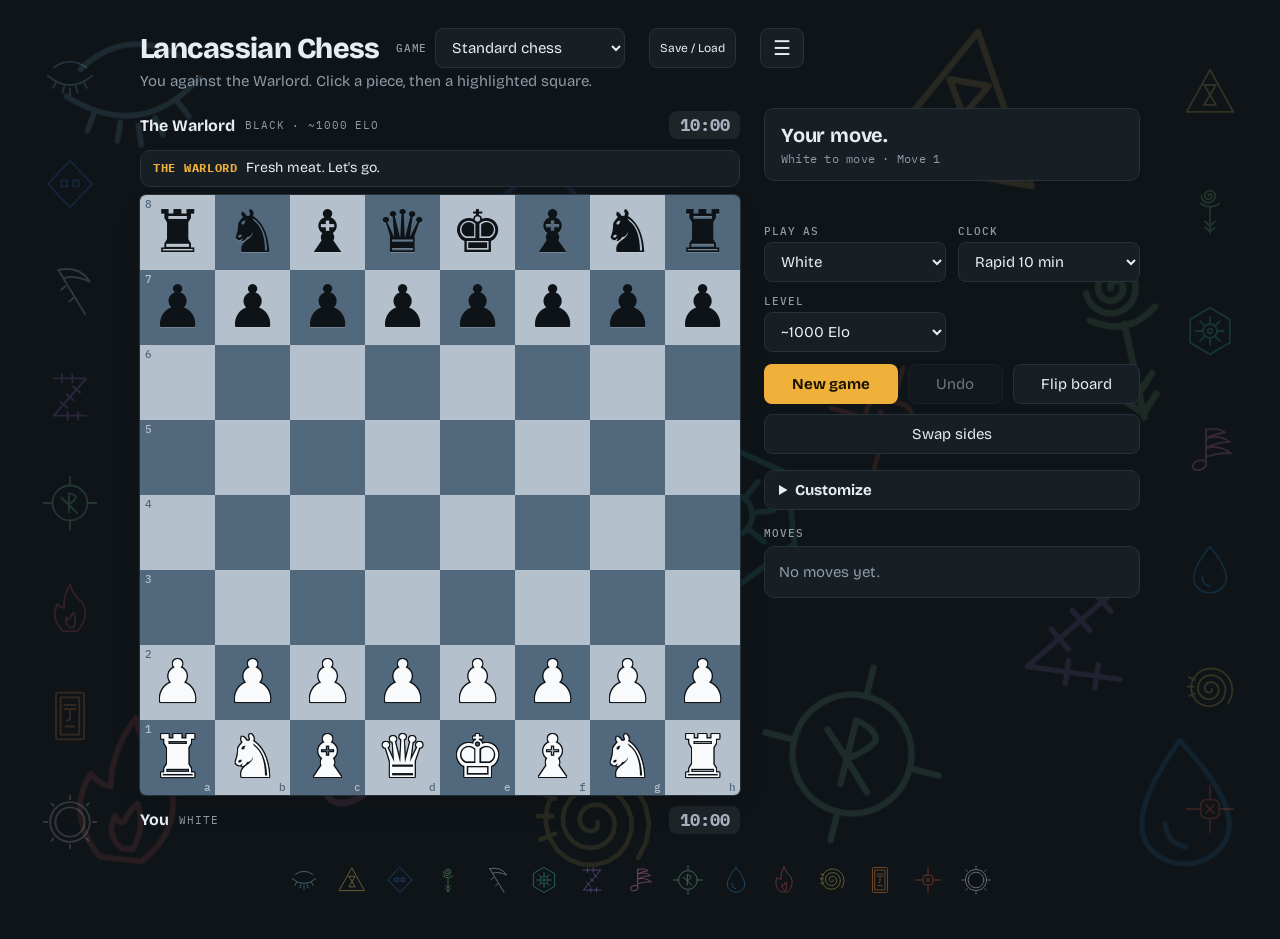
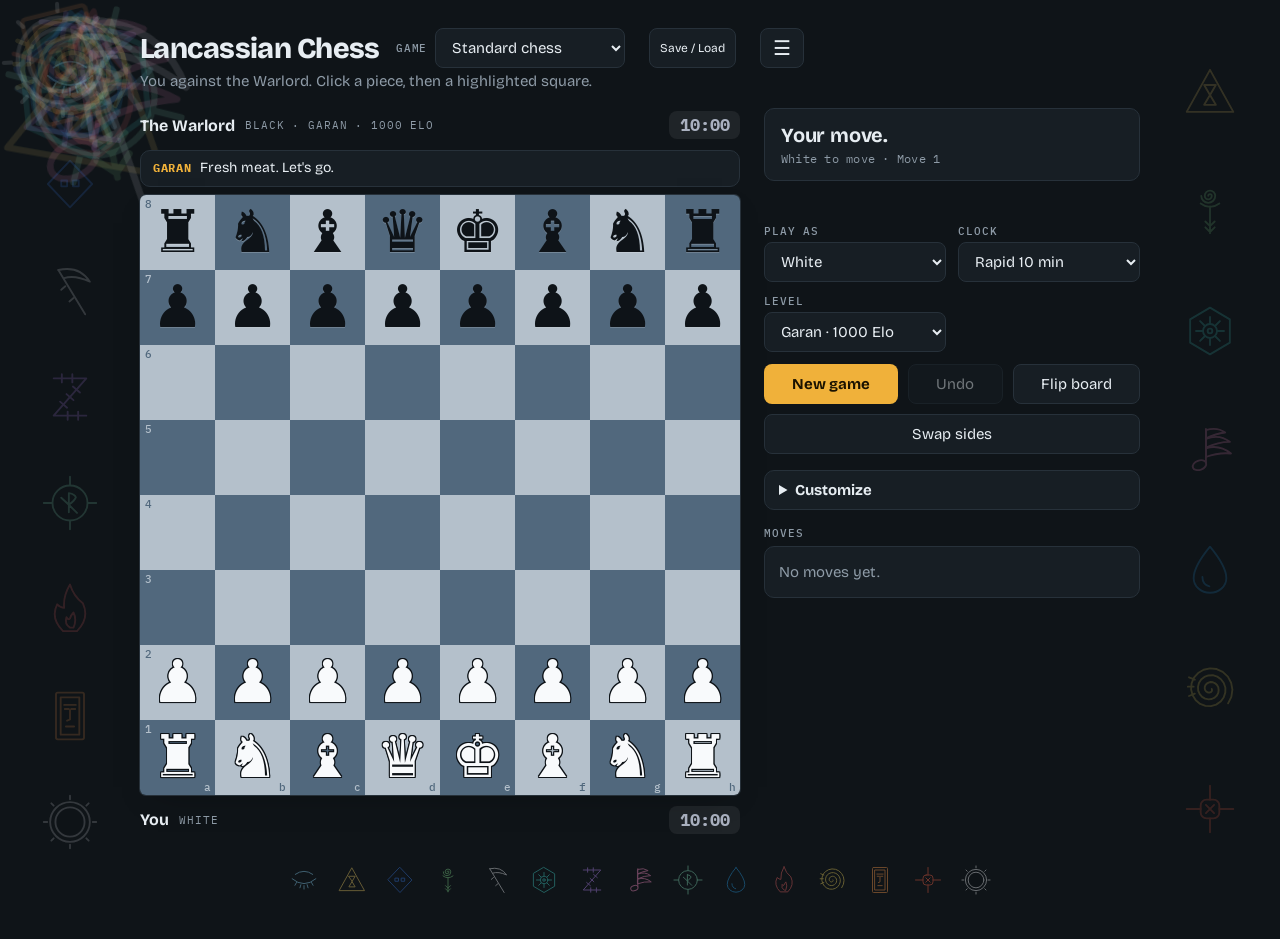
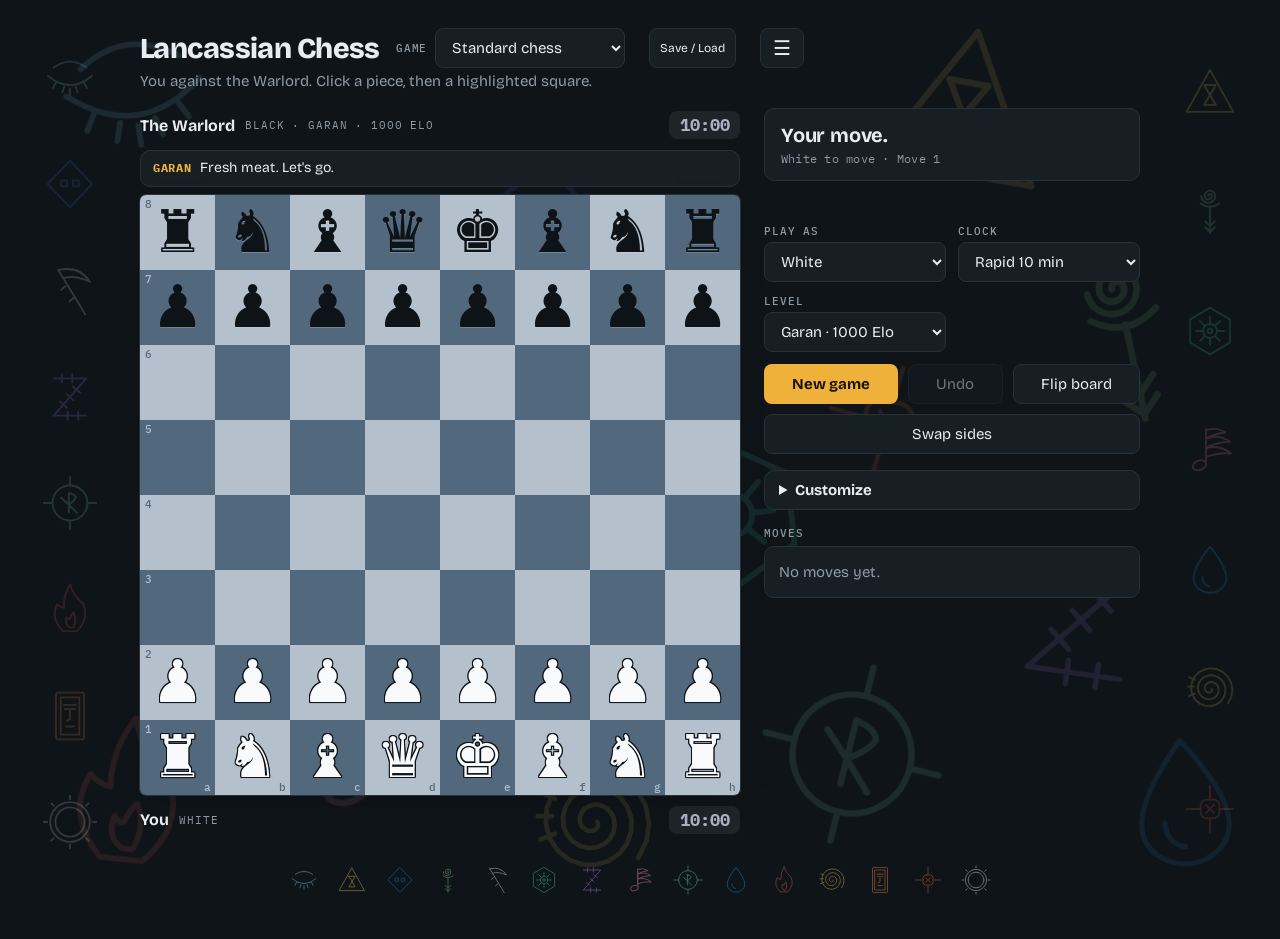
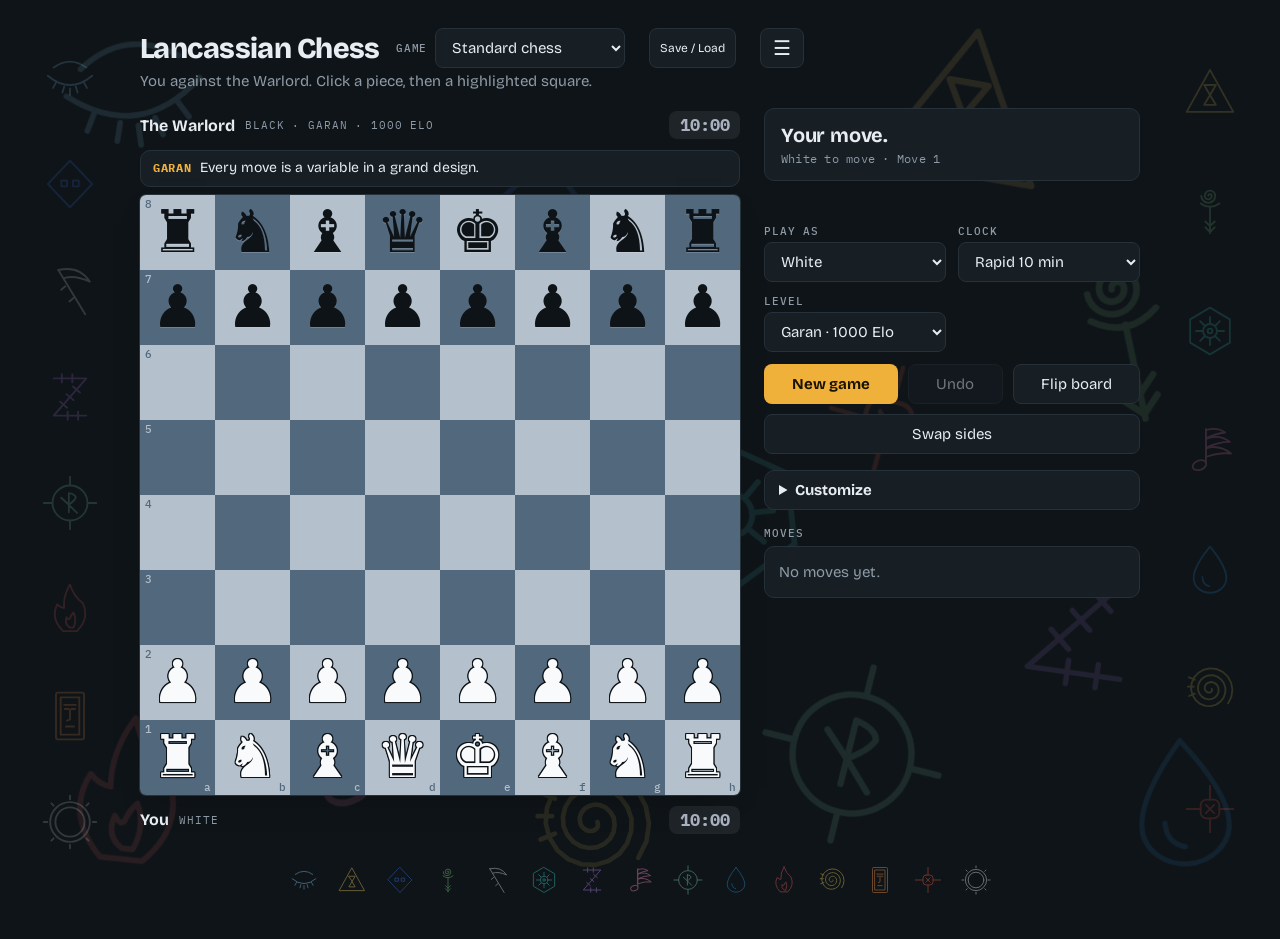
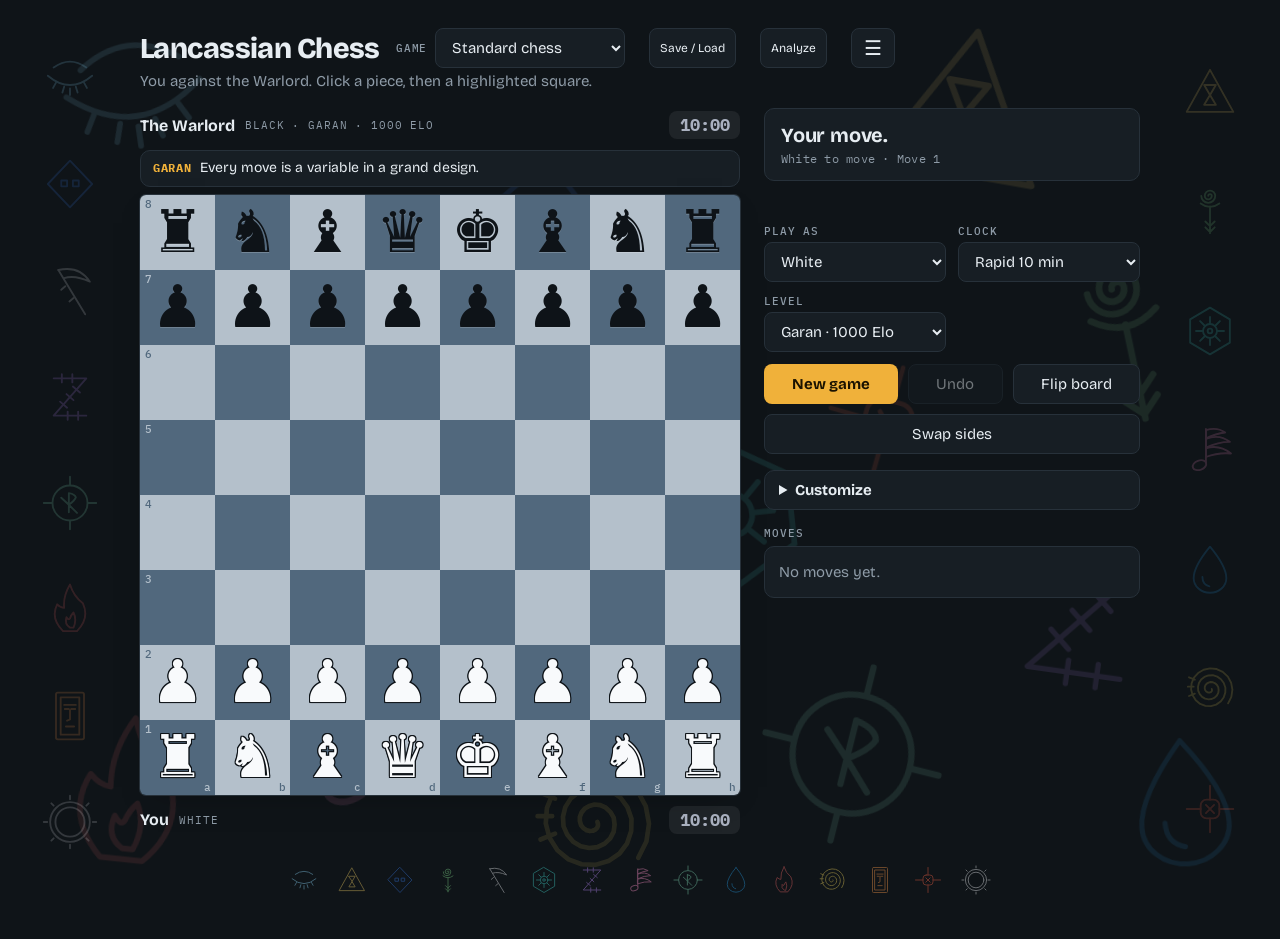
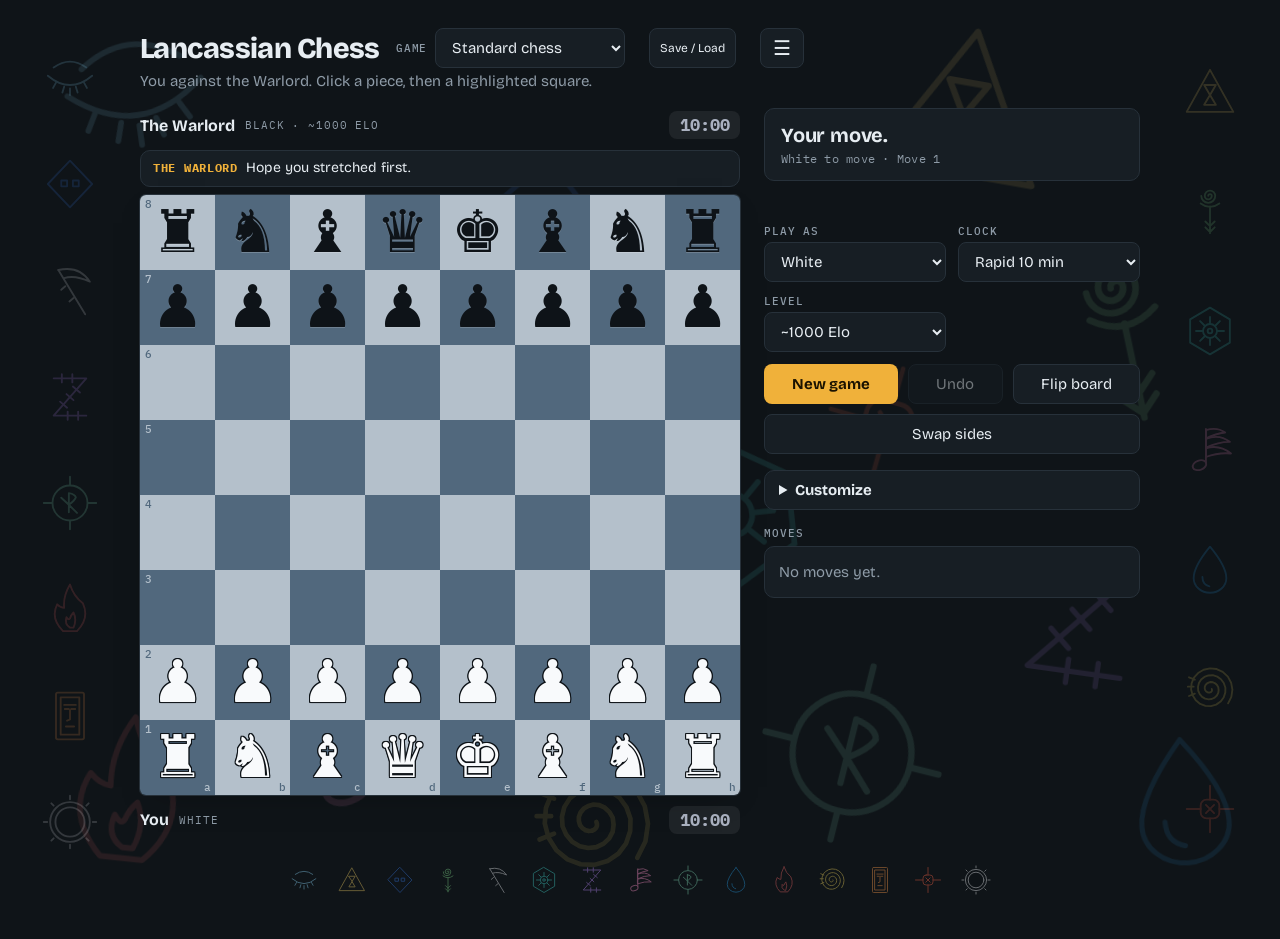
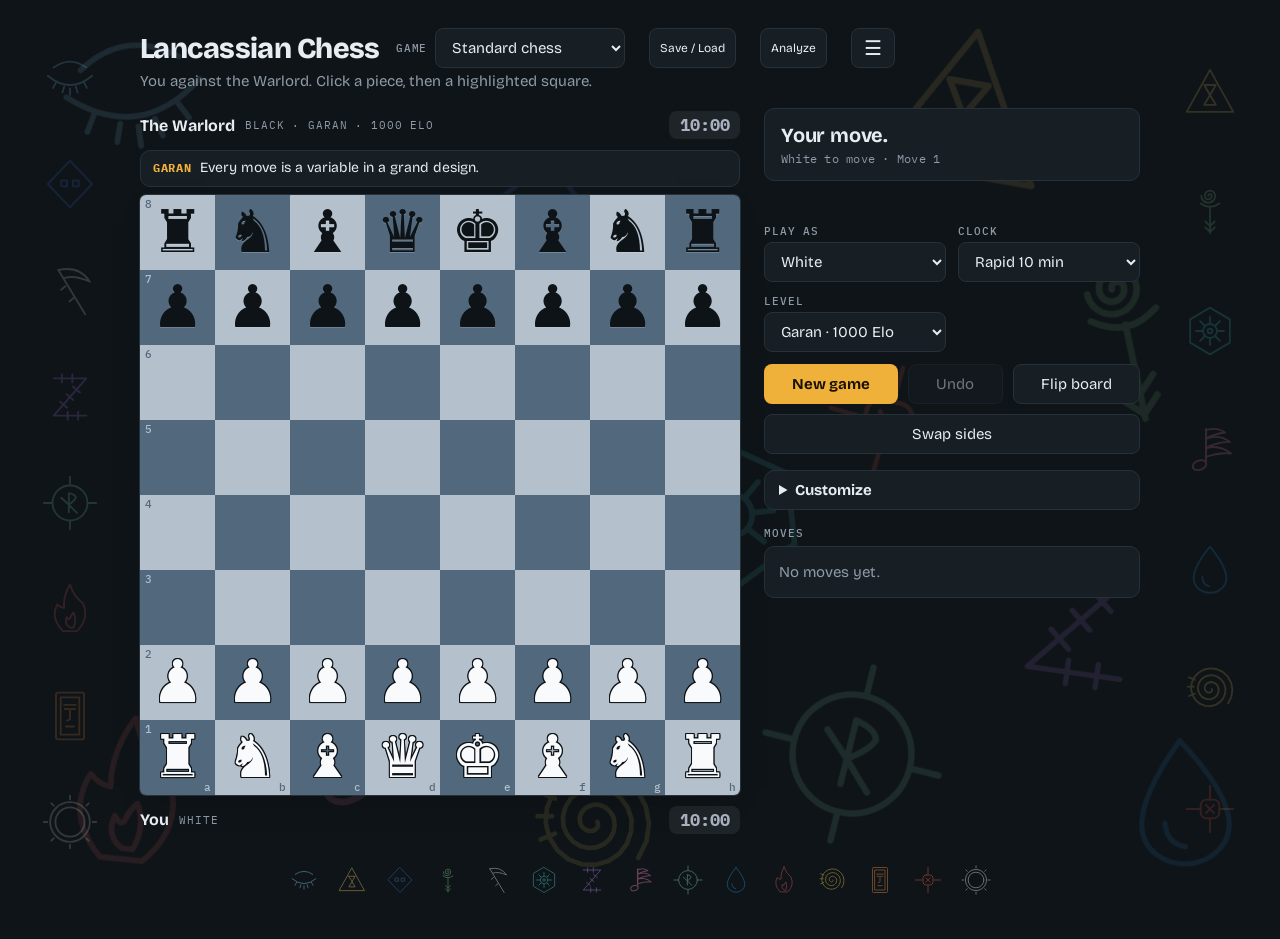
